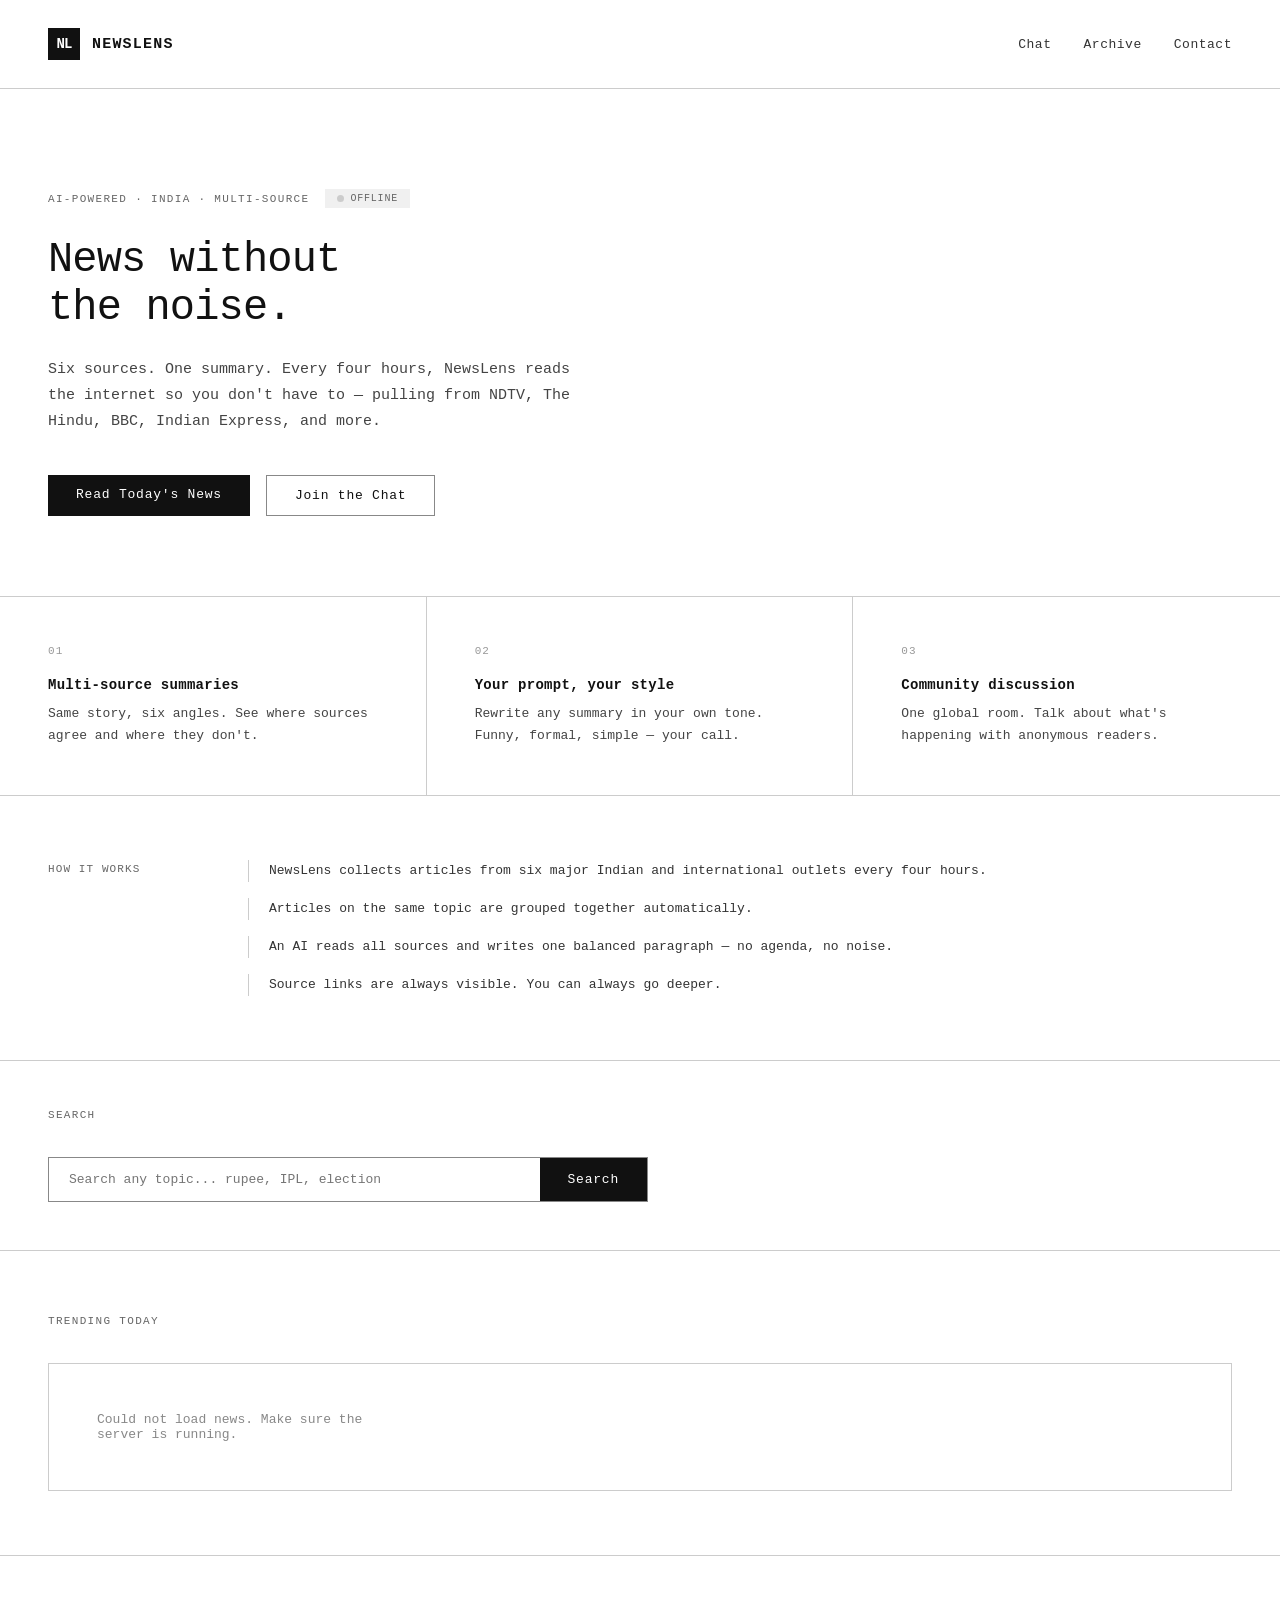
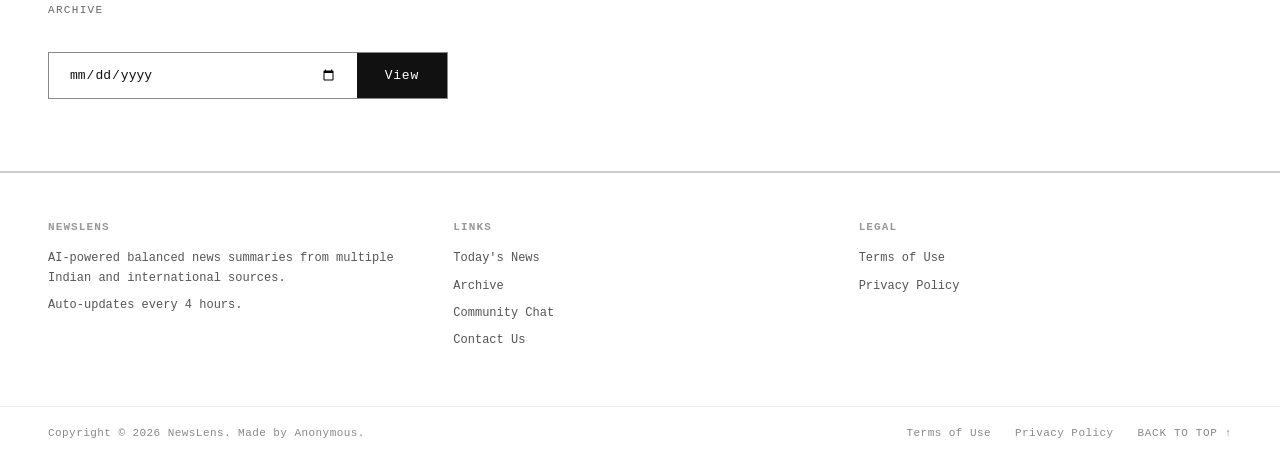
==== frontend/index.html @ 972cac2d "first commit" ====
<!DOCTYPE html>
<html lang="en">
<head>
    <meta charset="UTF-8">
    <meta name="viewport" content="width=device-width, initial-scale=1.0">
    <title>NewsLens</title>
    <style>
        * { margin: 0; padding: 0; box-sizing: border-box; }
        body { font-family: 'Courier New', monospace; background: #fff; color: #111; }
 
        #progressBar {
            position: fixed; top: 0; left: 0;
            height: 2px; background: #111; width: 0%;
            z-index: 9999; transition: width 0.1s linear;
        }
 
        .nav {
            position: sticky; top: 0;
            background: rgba(255,255,255,0.96);
            backdrop-filter: blur(8px);
            display: flex; justify-content: space-between; align-items: center;
            padding: 28px 48px;
            border-bottom: 0.5px solid #ccc;
            z-index: 100;
            transition: padding 0.3s ease;
        }
        .nav.scrolled { padding: 16px 48px; }
        .nav-logo { display: flex; align-items: center; gap: 12px; }
        .logo-mark {
            width: 32px; height: 32px; background: #111;
            display: flex; align-items: center; justify-content: center;
            font-size: 14px; color: #fff; font-weight: 700; letter-spacing: -1px;
            transition: transform 0.2s ease;
        }
        .nav-logo:hover .logo-mark { transform: rotate(6deg); }
        .nav-logo-text { font-size: 15px; letter-spacing: 0.08em; font-weight: 700; }
        .nav-links { display: flex; gap: 32px; align-items: center; }
        .nav-links a {
            font-size: 13px; color: #333; text-decoration: none; letter-spacing: 0.04em;
            position: relative;
        }
        .nav-links a::after {
            content: ''; position: absolute; bottom: -2px; left: 0;
            width: 0; height: 0.5px; background: #111; transition: width 0.2s ease;
        }
        .nav-links a:hover::after { width: 100%; }
        .nav-links a:hover { color: #111; }
 
        .hero { padding: 100px 48px 80px; max-width: 760px; }
        .hero-tag { font-size: 11px; letter-spacing: 0.12em; color: #666; text-transform: uppercase; margin-bottom: 28px; }
        .hero h1 {
            font-size: 42px; font-weight: 400; line-height: 1.15;
            letter-spacing: -0.02em; margin-bottom: 24px; color: #111;
            opacity: 0; transform: translateY(20px);
            animation: fadeUp 0.7s ease forwards 0.1s;
        }
        .hero p {
            font-size: 15px; color: #444; line-height: 1.75;
            max-width: 540px; margin-bottom: 40px;
            opacity: 0; transform: translateY(20px);
            animation: fadeUp 0.7s ease forwards 0.25s;
        }
        .hero-actions {
            display: flex; gap: 16px;
            opacity: 0; transform: translateY(20px);
            animation: fadeUp 0.7s ease forwards 0.4s;
        }
        @keyframes fadeUp { to { opacity: 1; transform: translateY(0); } }
 
        .btn-primary {
            font-family: 'Courier New', monospace; font-size: 13px; padding: 12px 28px;
            background: #111; color: #fff; border: none; cursor: pointer;
            letter-spacing: 0.06em; text-decoration: none; display: inline-block;
            transition: background 0.2s, transform 0.15s;
        }
        .btn-primary:hover { background: #333; transform: translateY(-1px); }
        .btn-primary:active { transform: translateY(0); }
        .btn-secondary {
            font-family: 'Courier New', monospace; font-size: 13px; padding: 12px 28px;
            background: transparent; color: #111; border: 0.5px solid #888; cursor: pointer;
            letter-spacing: 0.06em; text-decoration: none; display: inline-block;
            transition: border-color 0.2s, transform 0.15s;
        }
        .btn-secondary:hover { border-color: #111; transform: translateY(-1px); }
 
        .divider { width: 100%; height: 0.5px; background: #ccc; }
 
        .features { display: grid; grid-template-columns: repeat(3, 1fr); border-bottom: 0.5px solid #ccc; }
        .feature {
            padding: 48px; border-right: 0.5px solid #ccc;
            transition: background 0.2s;
            opacity: 0; transform: translateY(16px);
        }
        .feature.visible { animation: fadeUp 0.5s ease forwards; }
        .feature:nth-child(2).visible { animation-delay: 0.1s; }
        .feature:nth-child(3).visible { animation-delay: 0.2s; }
        .feature:last-child { border-right: none; }
        .feature:hover { background: #fafafa; }
        .feature-num { font-size: 11px; color: #999; letter-spacing: 0.1em; margin-bottom: 20px; }
        .feature h3 { font-size: 14px; font-weight: 700; margin-bottom: 10px; letter-spacing: 0.02em; color: #111; }
        .feature p { font-size: 13px; color: #444; line-height: 1.7; }
 
        .how { padding: 64px 48px; border-bottom: 0.5px solid #ccc; display: flex; gap: 80px; }
        .how-label { font-size: 11px; letter-spacing: 0.1em; color: #666; text-transform: uppercase; min-width: 120px; padding-top: 3px; }
        .how-list { display: flex; flex-direction: column; gap: 16px; }
        .how-item {
            font-size: 13px; color: #333; line-height: 1.7;
            border-left: 1px solid #ccc; padding-left: 20px;
            transition: border-color 0.2s, color 0.2s;
            opacity: 0; transform: translateX(-10px);
        }
        .how-item.visible { animation: fadeRight 0.5s ease forwards; }
        .how-item:nth-child(2).visible { animation-delay: 0.1s; }
        .how-item:nth-child(3).visible { animation-delay: 0.2s; }
        .how-item:nth-child(4).visible { animation-delay: 0.3s; }
        .how-item:hover { border-color: #111; color: #111; }
        @keyframes fadeRight { to { opacity: 1; transform: translateX(0); } }
 
        .search-section { padding: 48px; border-bottom: 0.5px solid #ccc; }
        .search-row {
            display: flex; gap: 0; max-width: 600px; border: 0.5px solid #888;
            transition: border-color 0.2s, box-shadow 0.2s;
        }
        .search-row:focus-within { border-color: #111; box-shadow: 3px 3px 0 #111; }
        .search-row input {
            flex: 1; padding: 14px 20px; border: none; outline: none;
            font-family: 'Courier New', monospace; font-size: 13px; color: #111; background: #fff;
        }
        .search-row button {
            padding: 14px 28px; background: #111; color: #fff; border: none; cursor: pointer;
            font-family: 'Courier New', monospace; font-size: 13px; letter-spacing: 0.06em;
            transition: background 0.2s;
        }
        .search-row button:hover { background: #333; }
 
        .section-label {
            font-size: 11px; letter-spacing: 0.12em; color: #666;
            text-transform: uppercase; margin-bottom: 36px;
            opacity: 0;
        }
        .section-label.visible { animation: fadeUp 0.4s ease forwards; }
 
        .news-section { padding: 64px 48px; border-bottom: 0.5px solid #ccc; }
        .cards-grid { display: grid; grid-template-columns: repeat(auto-fill, minmax(300px, 1fr)); gap: 0; border: 0.5px solid #ccc; }
        .card {
            padding: 32px; border-right: 0.5px solid #ccc; border-bottom: 0.5px solid #ccc;
            cursor: pointer; transition: background 0.15s, transform 0.2s, box-shadow 0.2s;
            opacity: 0; transform: translateY(12px);
        }
        .card.visible { animation: fadeUp 0.4s ease forwards; }
        .card:hover { background: #f9f9f9; transform: translateY(-2px); box-shadow: 0 4px 12px rgba(0,0,0,0.06); z-index: 1; position: relative; }
        .card h3 { font-size: 13px; font-weight: 700; margin-bottom: 12px; line-height: 1.5; color: #111; letter-spacing: 0.01em; }
        .card p { font-size: 12px; color: #444; line-height: 1.7; margin-bottom: 16px; display: -webkit-box; -webkit-line-clamp: 3; -webkit-box-orient: vertical; overflow: hidden; }
        .card-meta { display: flex; justify-content: space-between; }
        .sources-count { font-size: 11px; color: #666; letter-spacing: 0.04em; }
        .card-time { font-size: 11px; color: #888; }
 
        .archive-section { padding: 48px; border-bottom: 0.5px solid #ccc; }
        .archive-row {
            display: flex; gap: 0; max-width: 400px; border: 0.5px solid #888; margin-bottom: 24px;
            transition: border-color 0.2s, box-shadow 0.2s;
        }
        .archive-row:focus-within { border-color: #111; box-shadow: 3px 3px 0 #111; }
        .archive-row input {
            flex: 1; padding: 14px 20px; border: none; outline: none;
            font-family: 'Courier New', monospace; font-size: 13px; color: #111; background: #fff;
        }
        .archive-row button {
            padding: 14px 28px; background: #111; color: #fff; border: none; cursor: pointer;
            font-family: 'Courier New', monospace; font-size: 13px; letter-spacing: 0.06em;
            transition: background 0.2s;
        }
        .archive-row button:hover { background: #333; }
        #archiveResults .cards-grid { margin-top: 20px; }
 
        .modal-overlay {
            display: none; position: fixed; top: 0; left: 0;
            width: 100%; height: 100%; background: rgba(0,0,0,0.5);
            z-index: 1000; justify-content: center; align-items: flex-start;
            padding: 60px 20px; overflow-y: auto;
            opacity: 0; transition: opacity 0.2s;
        }
        .modal-overlay.active { display: flex; opacity: 1; }
        .modal {
            background: #fff; padding: 48px; max-width: 680px; width: 100%;
            position: relative; border: 0.5px solid #ccc;
            transform: translateY(20px); transition: transform 0.25s ease;
        }
        .modal-overlay.active .modal { transform: translateY(0); }
        .modal-close {
            position: absolute; top: 20px; right: 24px; font-size: 18px;
            cursor: pointer; color: #666; font-family: 'Courier New', monospace;
            transition: color 0.15s, transform 0.2s;
        }
        .modal-close:hover { color: #111; transform: rotate(90deg); }
        .modal h2 { font-size: 16px; font-weight: 700; margin-bottom: 20px; line-height: 1.5; padding-right: 30px; color: #111; }
        .modal .summary { font-size: 14px; line-height: 1.85; color: #333; margin-bottom: 32px; }
        .modal-label { font-size: 11px; letter-spacing: 0.1em; color: #666; text-transform: uppercase; margin-bottom: 12px; }
        .source-chips { display: flex; flex-wrap: wrap; gap: 8px; margin-bottom: 24px; }
        .source-chip {
            font-size: 11px; color: #333; border: 0.5px solid #bbb; padding: 5px 14px;
            letter-spacing: 0.04em; transition: border-color 0.15s, color 0.15s; cursor: default;
        }
        .source-chip:hover { border-color: #111; color: #111; }
        .links-list { display: flex; flex-direction: column; gap: 10px; }
        .links-list a { font-size: 13px; color: #111; text-decoration: underline; text-underline-offset: 3px; transition: opacity 0.15s; }
        .links-list a:hover { opacity: 0.6; }
 
        .custom-prompt-box { margin-bottom: 24px; border-top: 0.5px solid #eee; padding-top: 20px; }
        .prompt-toggle-btn {
            font-family: 'Courier New', monospace; font-size: 12px; letter-spacing: 0.06em;
            background: transparent; border: 0.5px solid #bbb; padding: 8px 18px;
            cursor: pointer; color: #333; transition: border-color 0.2s, color 0.2s;
        }
        .prompt-toggle-btn:hover { border-color: #111; color: #111; }
        .prompt-input-area { margin-top: 14px; display: none; }
        .prompt-input-area textarea {
            width: 100%; padding: 12px; font-family: 'Courier New', monospace;
            font-size: 12px; color: #111; border: 0.5px solid #bbb; resize: none;
            height: 70px; outline: none; transition: border-color 0.2s;
        }
        .prompt-input-area textarea:focus { border-color: #111; }
        .prompt-actions { display: flex; justify-content: space-between; align-items: center; margin-top: 8px; }
        .prompt-hint { font-size: 11px; color: #888; }
        .prompt-submit {
            font-family: 'Courier New', monospace; font-size: 12px; letter-spacing: 0.06em;
            background: #111; color: #fff; border: none; padding: 8px 18px; cursor: pointer;
            transition: background 0.2s;
        }
        .prompt-submit:hover { background: #333; }
 
        .footer {
            padding: 48px; border-top: 0.5px solid #ccc;
            display: grid; grid-template-columns: 1fr 1fr 1fr; gap: 32px;
        }
        .footer-col h4 { font-size: 11px; letter-spacing: 0.1em; text-transform: uppercase; color: #999; margin-bottom: 16px; }
        .footer-col a, .footer-col p { font-size: 12px; color: #555; text-decoration: none; display: block; margin-bottom: 8px; line-height: 1.6; transition: color 0.15s; }
        .footer-col a:hover { color: #111; }
        .footer-bottom {
            padding: 20px 48px; border-top: 0.5px solid #eee;
            display: flex; justify-content: space-between; align-items: center;
        }
        .footer-bottom p { font-size: 11px; color: #888; letter-spacing: 0.04em; }
        .footer-bottom a { font-size: 11px; color: #888; text-decoration: none; letter-spacing: 0.04em; transition: color 0.15s; }
        .footer-bottom a:hover { color: #111; }
        .back-to-top {
            font-size: 11px; color: #888; cursor: pointer; letter-spacing: 0.06em;
            text-transform: uppercase; background: none; border: none;
            font-family: 'Courier New', monospace; transition: color 0.15s, transform 0.2s;
        }
        .back-to-top:hover { color: #111; transform: translateY(-2px); }
 
        .loading { padding: 48px; font-size: 13px; color: #666; letter-spacing: 0.04em; display: flex; align-items: center; gap: 10px; }
        .loading-dots { display: flex; gap: 4px; align-items: center; }
        .loading-dots span {
            display: inline-block; width: 6px; height: 6px;
            background: #ccc; border-radius: 50%; 
            animation: dotPulse 1.2s ease-in-out infinite;
        }
        .loading-dots span:nth-child(2) { animation-delay: 0.2s; }
        .loading-dots span:nth-child(3) { animation-delay: 0.4s; }
        @keyframes dotPulse {
            0%,80%,100% { transform: scale(0.6); background: #ccc; }
            40% { transform: scale(1); background: #111; }
        }
        .no-results { padding: 48px; font-size: 13px; color: #888; }
 
        .terms-overlay {
            display: none; position: fixed; top: 0; left: 0;
            width: 100%; height: 100%; background: rgba(0,0,0,0.5);
            z-index: 2000; justify-content: center; align-items: flex-start;
            padding: 60px 20px; overflow-y: auto;
        }
        .terms-overlay.active { display: flex; }
        .terms-modal {
            background: #fff; padding: 48px; max-width: 680px; width: 100%;
            position: relative; border: 0.5px solid #ccc;
        }
        .terms-modal h2 { font-size: 16px; font-weight: 700; margin-bottom: 24px; letter-spacing: 0.04em; }
        .terms-modal h3 { font-size: 13px; font-weight: 700; margin: 20px 0 8px; letter-spacing: 0.04em; }
        .terms-modal p { font-size: 13px; color: #444; line-height: 1.75; margin-bottom: 12px; }
        .terms-close { position: absolute; top: 20px; right: 24px; font-size: 18px; cursor: pointer; color: #666; transition: color 0.15s, transform 0.2s; }
        .terms-close:hover { color: #111; transform: rotate(90deg); }
    </style>
</head>
<body>
 
<div id="progressBar"></div>
 
<nav class="nav" id="mainNav">
    <div class="nav-logo">
        <div class="logo-mark">NL</div>
        <span class="nav-logo-text">NEWSLENS</span>
    </div>
    <div class="nav-links">
        <a href="chat.html">Chat</a>
        <a href="#archive" onclick="document.getElementById('archive').scrollIntoView({behavior:'smooth'});return false;">Archive</a>
        <a href="contact.html">Contact</a>
    </div>
</nav>
 
<div class="hero">
    <div class="hero-tag" style="display:flex;align-items:center;gap:16px;opacity:0;animation:fadeUp 0.5s ease forwards;">
        <span>AI-Powered &middot; India &middot; Multi-Source</span>
        <span id="liveIndicator" style="display:flex;align-items:center;gap:6px;background:#f0f0f0;padding:4px 12px;font-size:10px;letter-spacing:0.08em;">
            <span id="liveDot" style="width:7px;height:7px;background:#ccc;border-radius:50%;display:inline-block;transition:background 0.3s;"></span>
            <span id="liveText">checking...</span>
        </span>
    </div>
    <div id="nextUpdateBar" style="font-size:11px;color:#888;margin-top:10px;letter-spacing:0.04em;display:none;">
        Next update at <strong id="nextUpdateTime"></strong>
    </div>
    <h1>News without<br>the noise.</h1>
    <p>Six sources. One summary. Every four hours, NewsLens reads the internet so you don't have to — pulling from NDTV, The Hindu, BBC, Indian Express, and more.</p>
    <div class="hero-actions">
        <a href="#news" class="btn-primary" onclick="document.getElementById('news').scrollIntoView({behavior:'smooth'});return false;">Read Today's News</a>
        <a href="chat.html" class="btn-secondary">Join the Chat</a>
    </div>
</div>
 
<div class="divider"></div>
 
<div class="features">
    <div class="feature">
        <div class="feature-num">01</div>
        <h3>Multi-source summaries</h3>
        <p>Same story, six angles. See where sources agree and where they don't.</p>
    </div>
    <div class="feature">
        <div class="feature-num">02</div>
        <h3>Your prompt, your style</h3>
        <p>Rewrite any summary in your own tone. Funny, formal, simple — your call.</p>
    </div>
    <div class="feature">
        <div class="feature-num">03</div>
        <h3>Community discussion</h3>
        <p>One global room. Talk about what's happening with anonymous readers.</p>
    </div>
</div>
 
<div class="how">
    <span class="how-label">How it works</span>
    <div class="how-list">
        <div class="how-item">NewsLens collects articles from six major Indian and international outlets every four hours.</div>
        <div class="how-item">Articles on the same topic are grouped together automatically.</div>
        <div class="how-item">An AI reads all sources and writes one balanced paragraph — no agenda, no noise.</div>
        <div class="how-item">Source links are always visible. You can always go deeper.</div>
    </div>
</div>
 
<div class="search-section">
    <div class="section-label">Search</div>
    <div class="search-row">
        <input type="text" id="searchInput" placeholder="Search any topic... rupee, IPL, election" />
        <button onclick="searchNews()">Search</button>
    </div>
</div>
 
<div class="news-section" id="news">
    <div style="display:flex;justify-content:space-between;align-items:center;margin-bottom:36px;">
        <div class="section-label" style="margin-bottom:0;" id="sectionLabel">Trending Today</div>
        <span id="lastUpdatedLabel" style="font-size:11px;color:#888;letter-spacing:0.04em;"></span>
    </div>
    <div id="cardsGrid" class="cards-grid">
        <div class="loading">Loading <div class="loading-dots"><span></span><span></span><span></span></div></div>
    </div>
</div>
 
<div class="archive-section" id="archive">
    <div class="section-label">Archive</div>
    <div class="archive-row">
        <input type="date" id="archiveDate" />
        <button onclick="loadArchive()">View</button>
    </div>
    <div id="archiveResults"></div>
</div>
 
<footer class="footer">
    <div class="footer-col">
        <h4>NewsLens</h4>
        <p>AI-powered balanced news summaries from multiple Indian and international sources.</p>
        <p>Auto-updates every 4 hours.</p>
    </div>
    <div class="footer-col">
        <h4>Links</h4>
        <a href="#news" onclick="document.getElementById('news').scrollIntoView({behavior:'smooth'});return false;">Today's News</a>
        <a href="#archive" onclick="document.getElementById('archive').scrollIntoView({behavior:'smooth'});return false;">Archive</a>
        <a href="chat.html">Community Chat</a>
        <a href="contact.html">Contact Us</a>
    </div>
    <div class="footer-col">
        <h4>Legal</h4>
        <a href="#" onclick="openTerms('terms');return false;">Terms of Use</a>
        <a href="#" onclick="openTerms('privacy');return false;">Privacy Policy</a>
    </div>
</footer>
 
<div class="footer-bottom">
    <p>Copyright &copy; 2026 NewsLens. Made by Anonymous.</p>
    <div style="display:flex;gap:24px;align-items:center;">
        <a href="#" onclick="openTerms('terms');return false;">Terms of Use</a>
        <a href="#" onclick="openTerms('privacy');return false;">Privacy Policy</a>
        <button class="back-to-top" onclick="window.scrollTo({top:0,behavior:'smooth'})">Back to Top ↑</button>
    </div>
</div>
 
<div class="modal-overlay" id="modalOverlay" onclick="closeModal(event)">
    <div class="modal" id="modal">
        <span class="modal-close" onclick="closeModalDirect()">&#x2715;</span>
        <h2 id="modalTopic"></h2>
        <div class="summary" id="modalSummary"></div>
        <div class="custom-prompt-box" id="customPromptBox">
            <button class="prompt-toggle-btn" onclick="togglePromptInput()">Set Your Prompt</button>
            <div class="prompt-input-area" id="promptInputArea">
                <textarea id="customPromptText" maxlength="200" placeholder="e.g. explain like a cricket commentator, summarize like a whatsapp forward..."></textarea>
                <div class="prompt-actions">
                    <span class="prompt-hint">1 free use &middot; resets after</span>
                    <button class="prompt-submit" onclick="applyCustomPrompt()">Apply</button>
                </div>
            </div>
        </div>
        <div class="modal-label">Sources Used</div>
        <div class="source-chips" id="modalSources"></div>
        <div class="modal-label">Original Articles</div>
        <div class="links-list" id="modalLinks"></div>
    </div>
</div>
 
<div class="terms-overlay" id="termsOverlay" onclick="closeTerms(event)">
    <div class="terms-modal" id="termsModal">
        <span class="terms-close" onclick="closeTermsDirect()">&#x2715;</span>
        <h2 id="termsTitle"></h2>
        <div id="termsContent"></div>
    </div>
</div>
 
<script>
    const API = 'http://localhost:5000';
 
    window.addEventListener('scroll', () => {
        const scrollTop = window.scrollY;
        const docHeight = document.body.scrollHeight - window.innerHeight;
        document.getElementById('progressBar').style.width = (scrollTop / docHeight * 100) + '%';
        const nav = document.getElementById('mainNav');
        scrollTop > 50 ? nav.classList.add('scrolled') : nav.classList.remove('scrolled');
    });
 
    const observer = new IntersectionObserver((entries) => {
        entries.forEach(entry => {
            if (entry.isIntersecting) {
                setTimeout(() => entry.target.classList.add('visible'), parseInt(entry.target.dataset.delay) || 0);
                observer.unobserve(entry.target);
            }
        });
    }, { threshold: 0.15 });
 
    document.querySelectorAll('.feature, .how-item, .section-label').forEach((el, i) => {
        el.dataset.delay = i * 80;
        observer.observe(el);
    });
 
    function animateCards(targetId) {
        document.querySelectorAll(`#${targetId} .card`).forEach((card, i) => {
            setTimeout(() => card.classList.add('visible'), i * 60);
        });
    }
 
    const TERMS_CONTENT = {
        terms: {
            title: 'Terms of Use',
            body: `<h3>1. What NewsLens is</h3><p>NewsLens is an AI-powered news aggregator. We collect publicly available news from multiple sources and generate summarized versions using a local AI model. We are not a news publisher.</p><h3>2. Content accuracy</h3><p>Summaries are generated automatically and may contain errors. Always refer to original source links for full reporting.</p><h3>3. Community chat</h3><p>The chat is open and anonymous. You are responsible for what you post. Do not share personal information, hateful content, or misinformation.</p><h3>4. Custom prompts</h3><p>One free use is provided. Misuse to generate harmful content is not permitted.</p><h3>5. No warranties</h3><p>NewsLens is provided as-is with no guarantees about uptime or accuracy.</p>`
        },
        privacy: {
            title: 'Privacy Policy',
            body: `<h3>1. What we collect</h3><p>We do not collect personal information. The chat is fully anonymous.</p><h3>2. IP addresses</h3><p>Your IP is used temporarily for rate limiting chat only. Not stored permanently.</p><h3>3. Local storage</h3><p>Used only to remember if you've used your free custom prompt.</p><h3>4. Third party sources</h3><p>We fetch articles via public RSS feeds and always link back to originals.</p><h3>5. No tracking</h3><p>No analytics, cookies, or tracking tools of any kind.</p>`
        }
    };
 
    function openTerms(type) {
        document.getElementById('termsTitle').textContent = TERMS_CONTENT[type].title;
        document.getElementById('termsContent').innerHTML = TERMS_CONTENT[type].body;
        document.getElementById('termsOverlay').classList.add('active');
    }
    function closeTerms(e) { if (e.target === document.getElementById('termsOverlay')) closeTermsDirect(); }
    function closeTermsDirect() { document.getElementById('termsOverlay').classList.remove('active'); }
 
    async function loadTrending() {
        try {
            const res = await fetch(`${API}/api/trending`);
            const data = await res.json();
            renderCards(data, 'cardsGrid');
            if (data.length > 0) {
                const latest = new Date(data[0].created_at);
                document.getElementById('lastUpdatedLabel').textContent = 'Last updated ' + latest.toLocaleTimeString('en-IN', {hour:'2-digit', minute:'2-digit'});
            }
            setTimeout(() => animateCards('cardsGrid'), 100);
        } catch(e) {
            document.getElementById('cardsGrid').innerHTML = '<div class="no-results">Could not load news. Make sure the server is running.</div>';
        }
    }
 
    async function searchNews() {
        const query = document.getElementById('searchInput').value.trim();
        if (!query) { loadTrending(); return; }
        document.getElementById('sectionLabel').textContent = `Results for "${query}"`;
        document.getElementById('cardsGrid').innerHTML = '<div class="loading">Searching <div class="loading-dots"><span></span><span></span><span></span></div></div>';
        const res = await fetch(`${API}/api/search?q=${encodeURIComponent(query)}`);
        const data = await res.json();
        if (data.length === 0) {
            document.getElementById('cardsGrid').innerHTML = '<div class="no-results">No results found.</div>';
        } else {
            renderCards(data, 'cardsGrid');
            setTimeout(() => animateCards('cardsGrid'), 100);
        }
    }
 
    async function loadArchive() {
        const date = document.getElementById('archiveDate').value;
        if (!date) return;
        document.getElementById('archiveResults').innerHTML = '<div class="loading">Loading <div class="loading-dots"><span></span><span></span><span></span></div></div>';
        const res = await fetch(`${API}/api/archive?date=${date}`);
        const data = await res.json();
        if (data.length === 0) {
            document.getElementById('archiveResults').innerHTML = '<div class="no-results">No summaries found for that date.</div>';
        } else {
            document.getElementById('archiveResults').innerHTML = '<div id="archiveGrid" class="cards-grid"></div>';
            renderCards(data, 'archiveGrid');
            setTimeout(() => animateCards('archiveGrid'), 100);
        }
    }
 
    function renderCards(data, targetId) {
        if (data.length === 0) {
            document.getElementById(targetId).innerHTML = '<div class="no-results">No news available.</div>';
            return;
        }
        document.getElementById(targetId).innerHTML = data.map(item => `
            <div class="card" onclick="openModal(${item.id})">
                <h3>${item.topic}</h3>
                <p>${item.summary}</p>
                <div class="card-meta">
                    <span class="sources-count">${item.sources.length} source${item.sources.length > 1 ? 's' : ''}</span>
                    <span class="card-time">${new Date(item.created_at).toLocaleTimeString('en-IN', {hour:'2-digit', minute:'2-digit'})}</span>
                </div>
            </div>
        `).join('');
    }
 
    async function openModal(id) {
        const overlay = document.getElementById('modalOverlay');
        const res = await fetch(`${API}/api/summary/${id}`);
        const item = await res.json();
        document.getElementById('modal').dataset.summaryId = id;
        document.getElementById('modalTopic').textContent = item.topic;
        document.getElementById('modalSummary').textContent = item.summary;
        document.getElementById('modalSources').innerHTML = item.sources.map(s => `<span class="source-chip">${s}</span>`).join('');
        document.getElementById('modalLinks').innerHTML = item.links.map((l, i) => `<a href="${l}" target="_blank">Article ${i + 1} — ${item.sources[i] || 'Source'}</a>`).join('');
        overlay.style.display = 'flex';
        requestAnimationFrame(() => overlay.classList.add('active'));
    }
 
    function closeModal(e) { if (e.target === document.getElementById('modalOverlay')) closeModalDirect(); }
    function closeModalDirect() {
        const overlay = document.getElementById('modalOverlay');
        overlay.classList.remove('active');
        setTimeout(() => overlay.style.display = 'none', 200);
    }
 
    function togglePromptInput() {
        const area = document.getElementById('promptInputArea');
        area.style.display = area.style.display === 'none' || area.style.display === '' ? 'block' : 'none';
    }
 
    async function applyCustomPrompt() {
        const used = localStorage.getItem('customPromptUsed');
        if (used) { alert('Free usage done. Payment coming soon to unlock more.'); return; }
        const instruction = document.getElementById('customPromptText').value.trim();
        if (!instruction) { alert('Write something first'); return; }
        const summaryId = document.getElementById('modal').dataset.summaryId;
        if (!summaryId) return;
        document.getElementById('modalSummary').innerHTML = 'Generating <span style="display:inline-flex;gap:4px;margin-left:4px;vertical-align:middle;"><span style="width:5px;height:5px;background:#ccc;border-radius:50%;display:inline-block;animation:dotPulse 1.2s infinite;"></span><span style="width:5px;height:5px;background:#ccc;border-radius:50%;display:inline-block;animation:dotPulse 1.2s infinite 0.2s;"></span><span style="width:5px;height:5px;background:#ccc;border-radius:50%;display:inline-block;animation:dotPulse 1.2s infinite 0.4s;"></span></span>';
        const res = await fetch(`${API}/api/summarize/custom`, {
            method: 'POST',
            headers: { 'Content-Type': 'application/json' },
            body: JSON.stringify({ summary_id: parseInt(summaryId), instruction })
        });
        const data = await res.json();
        document.getElementById('modalSummary').textContent = data.summary;
        localStorage.setItem('customPromptUsed', 'true');
        document.getElementById('promptInputArea').style.display = 'none';
    }
 
    document.getElementById('searchInput').addEventListener('keypress', e => { if (e.key === 'Enter') searchNews(); });
 
    async function checkStatus() {
        try {
            const res = await fetch(`${API}/api/status`);
            const data = await res.json();
            const dot = document.getElementById('liveDot');
            const text = document.getElementById('liveText');
            const bar = document.getElementById('nextUpdateBar');
            const nextTime = document.getElementById('nextUpdateTime');
            dot.style.background = '#111';
            dot.style.boxShadow = '0 0 0 2px rgba(0,0,0,0.15)';
            text.textContent = 'LIVE';
            if (data.next_update) { bar.style.display = 'block'; nextTime.textContent = data.next_update; }
        } catch(e) { document.getElementById('liveText').textContent = 'offline'; }
    }
 
    checkStatus();
    loadTrending();
</script>
</body>
</html>
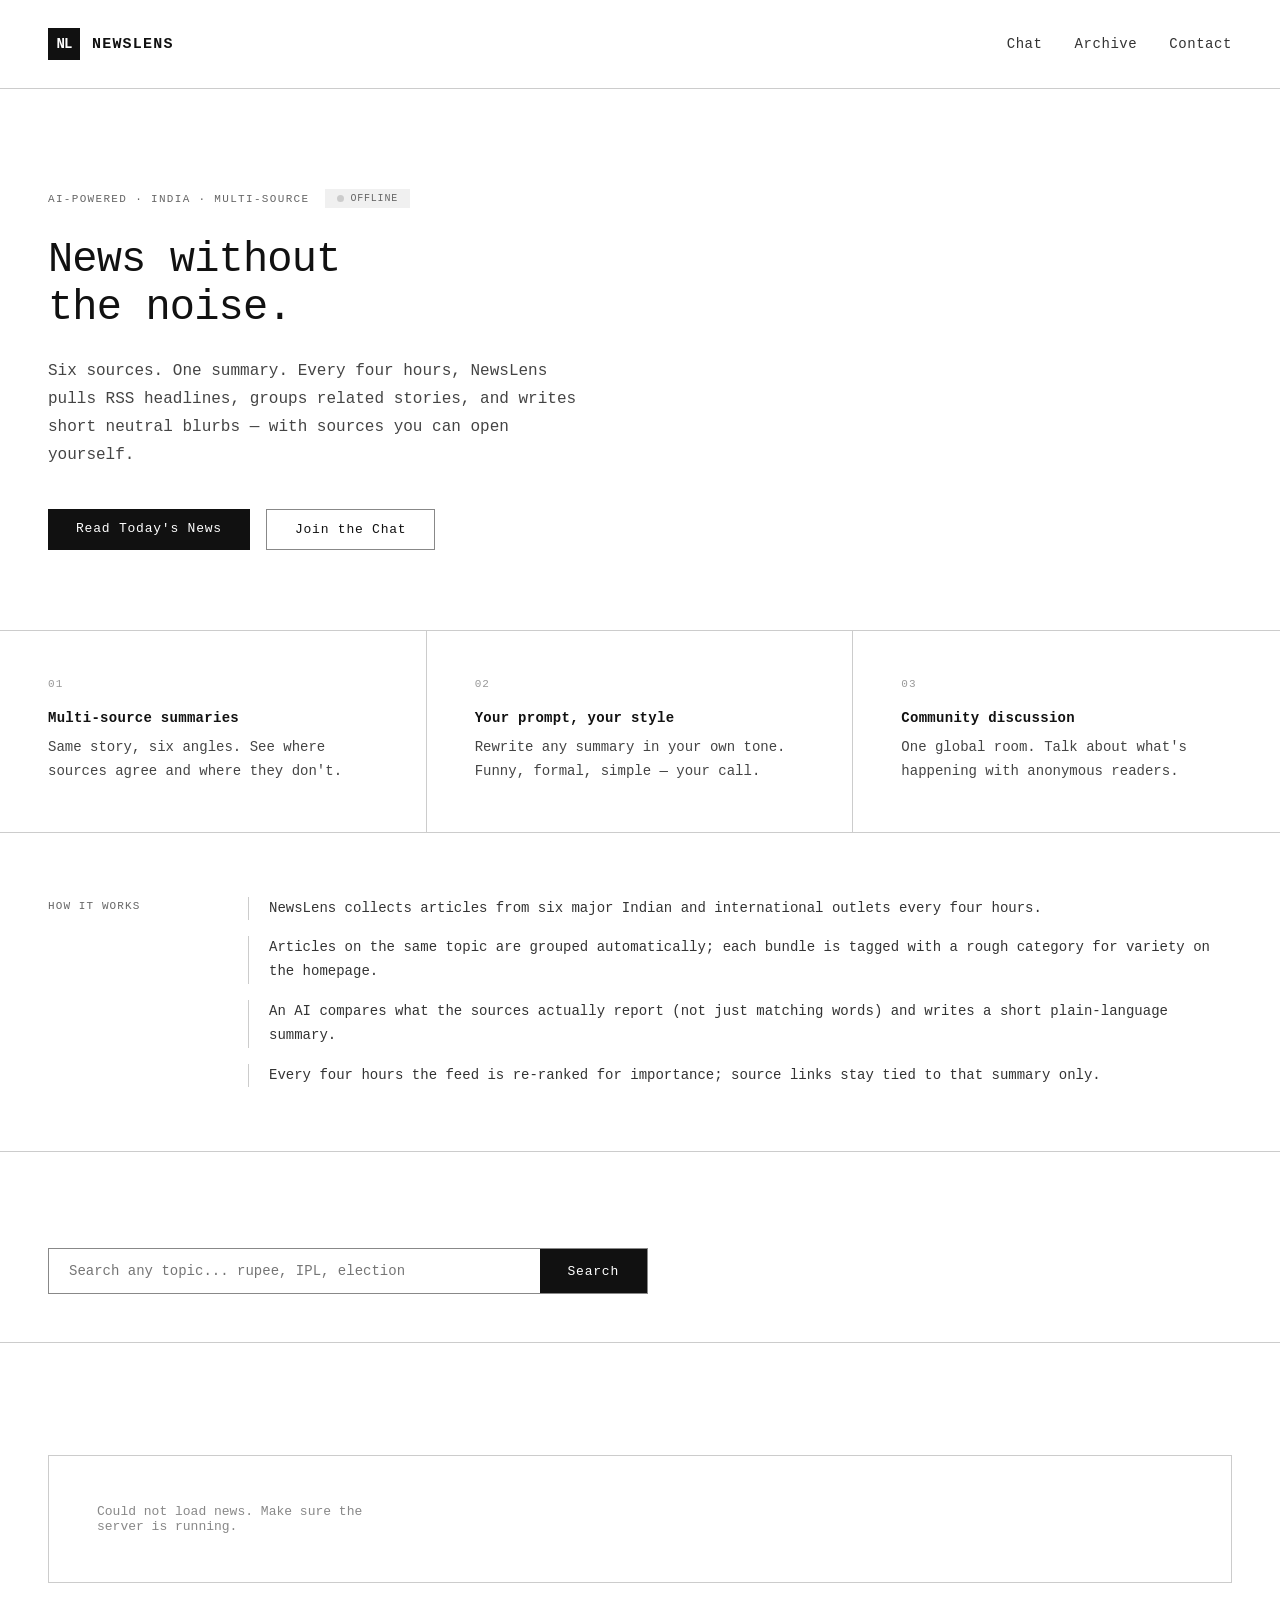
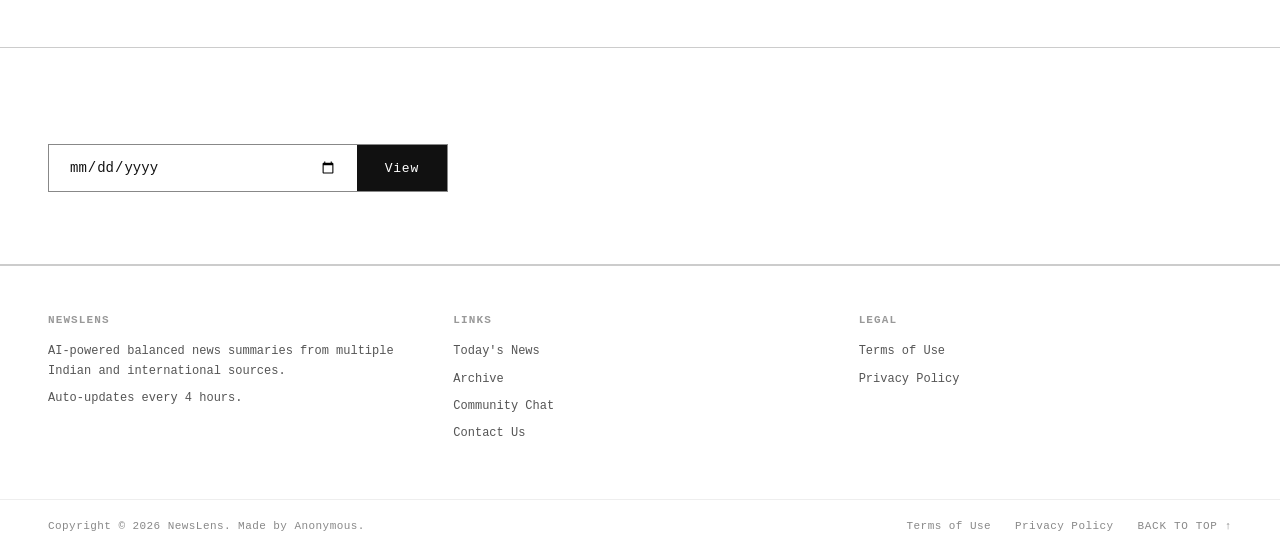
==== commit cb81bdfe: "Pipeline, admin UI, robust text coercion for LLM/RSS outputs Made-with: Cursor" ====
--- a/frontend/index.html
+++ b/frontend/index.html
@@ -6,7 +6,7 @@
     <title>NewsLens</title>
     <style>
         * { margin: 0; padding: 0; box-sizing: border-box; }
-        body { font-family: 'Courier New', monospace; background: #fff; color: #111; }
+        body { font-family: 'Courier New', monospace; background: #fff; color: #111; font-size: 15px; }
  
         #progressBar {
             position: fixed; top: 0; left: 0;
@@ -36,8 +36,43 @@
         .nav-logo-text { font-size: 15px; letter-spacing: 0.08em; font-weight: 700; }
         .nav-links { display: flex; gap: 32px; align-items: center; }
         .nav-links a {
-            font-size: 13px; color: #333; text-decoration: none; letter-spacing: 0.04em;
+            font-size: 14px; color: #333; text-decoration: none; letter-spacing: 0.04em;
             position: relative;
+        }
+        .ticker {
+            position: sticky;
+            top: 74px;
+            z-index: 99;
+            background: #b00020;
+            color: #fff;
+            border-bottom: 0.5px solid rgba(0,0,0,0.15);
+            overflow: hidden;
+        }
+        .ticker-inner {
+            display: flex;
+            align-items: center;
+            gap: 14px;
+            padding: 10px 48px;
+            white-space: nowrap;
+        }
+        .ticker-label {
+            font-size: 11px;
+            letter-spacing: 0.12em;
+            text-transform: uppercase;
+            opacity: 0.9;
+            flex-shrink: 0;
+        }
+        .ticker-track { overflow: hidden; flex: 1; }
+        .ticker-run {
+            display: inline-block;
+            padding-left: 100%;
+            animation: tickerMove 70s linear infinite;
+            font-size: 13px;
+            letter-spacing: 0.02em;
+        }
+        @keyframes tickerMove {
+            0% { transform: translateX(0); }
+            100% { transform: translateX(-100%); }
         }
         .nav-links a::after {
             content: ''; position: absolute; bottom: -2px; left: 0;
@@ -55,7 +90,7 @@
             animation: fadeUp 0.7s ease forwards 0.1s;
         }
         .hero p {
-            font-size: 15px; color: #444; line-height: 1.75;
+            font-size: 16px; color: #444; line-height: 1.75;
             max-width: 540px; margin-bottom: 40px;
             opacity: 0; transform: translateY(20px);
             animation: fadeUp 0.7s ease forwards 0.25s;
@@ -98,13 +133,13 @@
         .feature:hover { background: #fafafa; }
         .feature-num { font-size: 11px; color: #999; letter-spacing: 0.1em; margin-bottom: 20px; }
         .feature h3 { font-size: 14px; font-weight: 700; margin-bottom: 10px; letter-spacing: 0.02em; color: #111; }
-        .feature p { font-size: 13px; color: #444; line-height: 1.7; }
+        .feature p { font-size: 14px; color: #444; line-height: 1.7; }
  
         .how { padding: 64px 48px; border-bottom: 0.5px solid #ccc; display: flex; gap: 80px; }
         .how-label { font-size: 11px; letter-spacing: 0.1em; color: #666; text-transform: uppercase; min-width: 120px; padding-top: 3px; }
         .how-list { display: flex; flex-direction: column; gap: 16px; }
         .how-item {
-            font-size: 13px; color: #333; line-height: 1.7;
+            font-size: 14px; color: #333; line-height: 1.7;
             border-left: 1px solid #ccc; padding-left: 20px;
             transition: border-color 0.2s, color 0.2s;
             opacity: 0; transform: translateX(-10px);
@@ -124,7 +159,7 @@
         .search-row:focus-within { border-color: #111; box-shadow: 3px 3px 0 #111; }
         .search-row input {
             flex: 1; padding: 14px 20px; border: none; outline: none;
-            font-family: 'Courier New', monospace; font-size: 13px; color: #111; background: #fff;
+            font-family: 'Courier New', monospace; font-size: 14px; color: #111; background: #fff;
         }
         .search-row button {
             padding: 14px 28px; background: #111; color: #fff; border: none; cursor: pointer;
@@ -150,7 +185,7 @@
         .card.visible { animation: fadeUp 0.4s ease forwards; }
         .card:hover { background: #f9f9f9; transform: translateY(-2px); box-shadow: 0 4px 12px rgba(0,0,0,0.06); z-index: 1; position: relative; }
         .card h3 { font-size: 13px; font-weight: 700; margin-bottom: 12px; line-height: 1.5; color: #111; letter-spacing: 0.01em; }
-        .card p { font-size: 12px; color: #444; line-height: 1.7; margin-bottom: 16px; display: -webkit-box; -webkit-line-clamp: 3; -webkit-box-orient: vertical; overflow: hidden; }
+        .card p { font-size: 13px; color: #444; line-height: 1.75; margin-bottom: 16px; display: -webkit-box; -webkit-line-clamp: 3; line-clamp: 3; -webkit-box-orient: vertical; overflow: hidden; }
         .card-meta { display: flex; justify-content: space-between; }
         .sources-count { font-size: 11px; color: #666; letter-spacing: 0.04em; }
         .card-time { font-size: 11px; color: #888; }
@@ -163,7 +198,7 @@
         .archive-row:focus-within { border-color: #111; box-shadow: 3px 3px 0 #111; }
         .archive-row input {
             flex: 1; padding: 14px 20px; border: none; outline: none;
-            font-family: 'Courier New', monospace; font-size: 13px; color: #111; background: #fff;
+            font-family: 'Courier New', monospace; font-size: 14px; color: #111; background: #fff;
         }
         .archive-row button {
             padding: 14px 28px; background: #111; color: #fff; border: none; cursor: pointer;
@@ -194,7 +229,7 @@
         }
         .modal-close:hover { color: #111; transform: rotate(90deg); }
         .modal h2 { font-size: 16px; font-weight: 700; margin-bottom: 20px; line-height: 1.5; padding-right: 30px; color: #111; }
-        .modal .summary { font-size: 14px; line-height: 1.85; color: #333; margin-bottom: 32px; }
+        .modal .summary { font-size: 15px; line-height: 1.9; color: #333; margin-bottom: 32px; }
         .modal-label { font-size: 11px; letter-spacing: 0.1em; color: #666; text-transform: uppercase; margin-bottom: 12px; }
         .source-chips { display: flex; flex-wrap: wrap; gap: 8px; margin-bottom: 24px; }
         .source-chip {
@@ -203,7 +238,7 @@
         }
         .source-chip:hover { border-color: #111; color: #111; }
         .links-list { display: flex; flex-direction: column; gap: 10px; }
-        .links-list a { font-size: 13px; color: #111; text-decoration: underline; text-underline-offset: 3px; transition: opacity 0.15s; }
+        .links-list a { font-size: 14px; color: #111; text-decoration: underline; text-underline-offset: 3px; transition: opacity 0.15s; }
         .links-list a:hover { opacity: 0.6; }
  
         .custom-prompt-box { margin-bottom: 24px; border-top: 0.5px solid #eee; padding-top: 20px; }
@@ -298,6 +333,15 @@
         <a href="contact.html">Contact</a>
     </div>
 </nav>
+
+<div class="ticker" id="ticker" style="display:none;">
+    <div class="ticker-inner">
+        <span class="ticker-label">Latest</span>
+        <div class="ticker-track">
+            <div class="ticker-run" id="tickerRun">Loading…</div>
+        </div>
+    </div>
+</div>
  
 <div class="hero">
     <div class="hero-tag" style="display:flex;align-items:center;gap:16px;opacity:0;animation:fadeUp 0.5s ease forwards;">
@@ -311,7 +355,7 @@
         Next update at <strong id="nextUpdateTime"></strong>
     </div>
     <h1>News without<br>the noise.</h1>
-    <p>Six sources. One summary. Every four hours, NewsLens reads the internet so you don't have to — pulling from NDTV, The Hindu, BBC, Indian Express, and more.</p>
+    <p>Six sources. One summary. Every four hours, NewsLens pulls RSS headlines, groups related stories, and writes short neutral blurbs — with sources you can open yourself.</p>
     <div class="hero-actions">
         <a href="#news" class="btn-primary" onclick="document.getElementById('news').scrollIntoView({behavior:'smooth'});return false;">Read Today's News</a>
         <a href="chat.html" class="btn-secondary">Join the Chat</a>
@@ -342,9 +386,9 @@
     <span class="how-label">How it works</span>
     <div class="how-list">
         <div class="how-item">NewsLens collects articles from six major Indian and international outlets every four hours.</div>
-        <div class="how-item">Articles on the same topic are grouped together automatically.</div>
-        <div class="how-item">An AI reads all sources and writes one balanced paragraph — no agenda, no noise.</div>
-        <div class="how-item">Source links are always visible. You can always go deeper.</div>
+        <div class="how-item">Articles on the same topic are grouped automatically; each bundle is tagged with a rough category for variety on the homepage.</div>
+        <div class="how-item">An AI compares what the sources actually report (not just matching words) and writes a short plain-language summary.</div>
+        <div class="how-item">Every four hours the feed is re-ranked for importance; source links stay tied to that summary only.</div>
     </div>
 </div>
  
@@ -435,7 +479,7 @@
 </div>
  
 <script>
-    const API = 'http://localhost:5000';
+    const API = localStorage.getItem('API_BASE') || '';
  
     window.addEventListener('scroll', () => {
         const scrollTop = window.scrollY;
@@ -468,11 +512,11 @@
     const TERMS_CONTENT = {
         terms: {
             title: 'Terms of Use',
-            body: `<h3>1. What NewsLens is</h3><p>NewsLens is an AI-powered news aggregator. We collect publicly available news from multiple sources and generate summarized versions using a local AI model. We are not a news publisher.</p><h3>2. Content accuracy</h3><p>Summaries are generated automatically and may contain errors. Always refer to original source links for full reporting.</p><h3>3. Community chat</h3><p>The chat is open and anonymous. You are responsible for what you post. Do not share personal information, hateful content, or misinformation.</p><h3>4. Custom prompts</h3><p>One free use is provided. Misuse to generate harmful content is not permitted.</p><h3>5. No warranties</h3><p>NewsLens is provided as-is with no guarantees about uptime or accuracy.</p>`
+            body: `<p><em>Last updated: April 2026</em></p><h3>1. Agreement</h3><p>By using NewsLens (the site, APIs, chat, and related pages), you agree to these Terms. If you do not agree, do not use the service.</p><h3>2. What NewsLens is</h3><p>NewsLens aggregates publicly available headlines and descriptions from third-party RSS feeds, groups related items, and uses an external AI provider to generate short summaries and rankings. We are not a news organisation, editor, or broadcaster. Headlines and summaries are automated and informational only.</p><h3>3. Accuracy and reliance</h3><p>Summaries may be incomplete, outdated, or wrong. Stories are ranked automatically and can miss context. Always read the original articles via the provided links before forming conclusions or taking action.</p><h3>4. Third-party content</h3><p>All article text, trademarks, and opinions belong to their respective publishers. Links are provided for reference; we do not control third-party sites or their terms.</p><h3>5. Community chat</h3><p>Chat messages are largely anonymous. You are solely responsible for what you post. No harassment, illegal content, spam, personal data of others, or attempts to compromise the service. We may delete messages or restrict access without notice.</p><h3>6. Custom prompts</h3><p>Regenerated summaries use AI under your short instruction, subject to daily limits. You must not use this to produce unlawful, abusive, or misleading content. We may refuse or throttle usage.</p><h3>7. Admin tools</h3><p>Server operators may use password-protected admin features (export, purge, manual pipeline runs). Those actions affect stored data on that deployment only.</p><h3>8. Acceptable use</h3><p>Do not scrape or overload the service, probe for vulnerabilities, or use NewsLens in violation of applicable law.</p><h3>9. Disclaimer of warranties</h3><p>The service is provided “as is” without warranties of any kind, including merchantability, fitness for a purpose, or non-infringement.</p><h3>10. Limitation of liability</h3><p>To the fullest extent permitted by law, NewsLens and its operators are not liable for indirect, incidental, or consequential damages, or for losses arising from reliance on summaries or third-party content.</p><h3>11. Changes</h3><p>We may update these Terms by posting a revised version on the site. Continued use after changes means you accept the update.</p><h3>12. Contact</h3><p>For questions, use the Contact page linked in the site footer.</p>`
         },
         privacy: {
             title: 'Privacy Policy',
-            body: `<h3>1. What we collect</h3><p>We do not collect personal information. The chat is fully anonymous.</p><h3>2. IP addresses</h3><p>Your IP is used temporarily for rate limiting chat only. Not stored permanently.</p><h3>3. Local storage</h3><p>Used only to remember if you've used your free custom prompt.</p><h3>4. Third party sources</h3><p>We fetch articles via public RSS feeds and always link back to originals.</p><h3>5. No tracking</h3><p>No analytics, cookies, or tracking tools of any kind.</p>`
+            body: `<p><em>Last updated: April 2026</em></p><h3>1. Overview</h3><p>This policy describes how NewsLens handles information in connection with the public site, APIs, chat, optional admin sign-in, and AI-powered summarisation.</p><h3>2. What we process</h3><p><strong>RSS and summaries:</strong> We fetch publicly available feed entries and store derived summaries, source lists, and URLs needed to show the product.</p><p><strong>Chat:</strong> Messages you send are stored so the shared chat works. They are not tied to a named account.</p><p><strong>Custom prompt feature:</strong> We store a daily usage flag per approximate client identifier so the free limit can be enforced.</p><p><strong>Optional admin session:</strong> If enabled, a signed session cookie may be set after you enter a server secret so admin pages can call protected APIs. It is not used for normal reading.</p><p><strong>Browser storage:</strong> The frontend may store an optional API base URL in <code>localStorage</code> for development; we do not require accounts.</p><h3>3. AI providers</h3><p>Summaries, rankings, and optional custom rewrites are generated using third-party AI APIs (e.g. Groq). Prompts include article text or existing summaries from our database. Do not paste sensitive personal data into the chat or custom prompt fields.</p><h3>4. Logs and security</h3><p>Server operators may keep standard technical logs (e.g. IP, timestamps, errors) for security and debugging. Retention depends on hosting configuration.</p><h3>5. Cookies and similar technologies</h3><p>We do not use advertising or analytics cookies on the public reader experience. A session cookie may be used only for admin login where configured.</p><h3>6. Retention and deletion</h3><p>Operators can purge stored articles, summaries, and chat via admin tools. There is no guarantee of indefinite retention.</p><h3>7. Children</h3><p>NewsLens is not directed at children under 13, and we do not knowingly collect personal information from them.</p><h3>8. International users</h3><p>Data may be processed wherever the server and AI providers are located. By using the service you understand your information may cross borders.</p><h3>9. Your choices</h3><p>Avoid submitting personal data in chat or prompts. You can clear <code>localStorage</code> in your browser. Admin users can log out to clear the session cookie.</p><h3>10. Changes</h3><p>We may update this policy from time to time. The “Last updated” date will change when we do.</p><h3>11. Contact</h3><p>Questions about privacy can be sent via the Contact page.</p>`
         }
     };
  
@@ -494,14 +538,36 @@
                 document.getElementById('lastUpdatedLabel').textContent = 'Last updated ' + latest.toLocaleTimeString('en-IN', {hour:'2-digit', minute:'2-digit'});
             }
             setTimeout(() => animateCards('cardsGrid'), 100);
+            // Keep ticker in sync with newest summaries
+            loadTicker();
         } catch(e) {
             document.getElementById('cardsGrid').innerHTML = '<div class="no-results">Could not load news. Make sure the server is running.</div>';
         }
     }
+
+    async function loadTicker() {
+        try {
+            const res = await fetch(`${API}/api/titles`);
+            const data = await res.json();
+            if (!data || !data.length) return;
+            const titles = data.map(x => (x.headline || x.topic)).filter(Boolean).slice(0, 10);
+            if (!titles.length) return;
+            const run = document.getElementById('tickerRun');
+            const text = titles.join('  •  ');
+            run.textContent = `${text}  •  ${text}`;
+            document.getElementById('ticker').style.display = 'block';
+        } catch (e) {
+            // silent
+        }
+    }
  
     async function searchNews() {
         const query = document.getElementById('searchInput').value.trim();
-        if (!query) { loadTrending(); return; }
+        if (!query) {
+            document.getElementById('sectionLabel').textContent = 'Trending Today';
+            loadTrending();
+            return;
+        }
         document.getElementById('sectionLabel').textContent = `Results for "${query}"`;
         document.getElementById('cardsGrid').innerHTML = '<div class="loading">Searching <div class="loading-dots"><span></span><span></span><span></span></div></div>';
         const res = await fetch(`${API}/api/search?q=${encodeURIComponent(query)}`);
@@ -530,20 +596,43 @@
     }
  
     function renderCards(data, targetId) {
-        if (data.length === 0) {
-            document.getElementById(targetId).innerHTML = '<div class="no-results">No news available.</div>';
+        const target = document.getElementById(targetId);
+        if (!data || data.length === 0) {
+            target.innerHTML = '<div class="no-results">No news available.</div>';
             return;
         }
-        document.getElementById(targetId).innerHTML = data.map(item => `
-            <div class="card" onclick="openModal(${item.id})">
-                <h3>${item.topic}</h3>
-                <p>${item.summary}</p>
-                <div class="card-meta">
-                    <span class="sources-count">${item.sources.length} source${item.sources.length > 1 ? 's' : ''}</span>
-                    <span class="card-time">${new Date(item.created_at).toLocaleTimeString('en-IN', {hour:'2-digit', minute:'2-digit'})}</span>
-                </div>
-            </div>
-        `).join('');
+        target.innerHTML = '';
+        data.forEach(item => {
+            const card = document.createElement('div');
+            card.className = 'card';
+            card.onclick = () => openModal(item.id);
+
+            const h3 = document.createElement('h3');
+            h3.textContent = item.headline || item.topic || '';
+
+            const p = document.createElement('p');
+            p.textContent = item.summary || '';
+
+            const meta = document.createElement('div');
+            meta.className = 'card-meta';
+
+            const sourcesCount = document.createElement('span');
+            sourcesCount.className = 'sources-count';
+            const sc = (item.sources || []).length;
+            sourcesCount.textContent = `${sc} source${sc === 1 ? '' : 's'}`;
+
+            const time = document.createElement('span');
+            time.className = 'card-time';
+            time.textContent = new Date(item.created_at).toLocaleTimeString('en-IN', {hour:'2-digit', minute:'2-digit'});
+
+            meta.appendChild(sourcesCount);
+            meta.appendChild(time);
+
+            card.appendChild(h3);
+            card.appendChild(p);
+            card.appendChild(meta);
+            target.appendChild(card);
+        });
     }
  
     async function openModal(id) {
@@ -551,10 +640,36 @@
         const res = await fetch(`${API}/api/summary/${id}`);
         const item = await res.json();
         document.getElementById('modal').dataset.summaryId = id;
-        document.getElementById('modalTopic').textContent = item.topic;
+        document.getElementById('modalTopic').textContent = item.headline || item.topic;
         document.getElementById('modalSummary').textContent = item.summary;
-        document.getElementById('modalSources').innerHTML = item.sources.map(s => `<span class="source-chip">${s}</span>`).join('');
-        document.getElementById('modalLinks').innerHTML = item.links.map((l, i) => `<a href="${l}" target="_blank">Article ${i + 1} — ${item.sources[i] || 'Source'}</a>`).join('');
+
+        const sourcesEl = document.getElementById('modalSources');
+        sourcesEl.innerHTML = '';
+        (item.sources || []).forEach(s => {
+            const chip = document.createElement('span');
+            chip.className = 'source-chip';
+            chip.textContent = s;
+            sourcesEl.appendChild(chip);
+        });
+
+        const linksEl = document.getElementById('modalLinks');
+        linksEl.innerHTML = '';
+        (item.links || []).forEach((entry, i) => {
+            const url = typeof entry === 'string' ? entry : (entry && entry.link);
+            if (!url) return;
+            const a = document.createElement('a');
+            a.href = url;
+            a.target = '_blank';
+            a.rel = 'noopener noreferrer';
+            let src = 'Source';
+            if (entry && typeof entry === 'object' && entry.source) {
+                src = entry.source;
+            } else if (item.sources && item.sources[i]) {
+                src = item.sources[i];
+            }
+            a.textContent = `Article ${i + 1} — ${src}`;
+            linksEl.appendChild(a);
+        });
         overlay.style.display = 'flex';
         requestAnimationFrame(() => overlay.classList.add('active'));
     }
@@ -608,7 +723,13 @@
     }
  
     checkStatus();
+    loadTicker();
     loadTrending();
+    // Refresh headline tape and trending cards periodically
+    setInterval(loadTicker, 5 * 60 * 1000);
+    setInterval(loadTrending, 5 * 60 * 1000);
+    // Keep “next update” in sync with fixed 4-hour slots (server clock)
+    setInterval(checkStatus, 60 * 1000);
 </script>
 </body>
 </html>
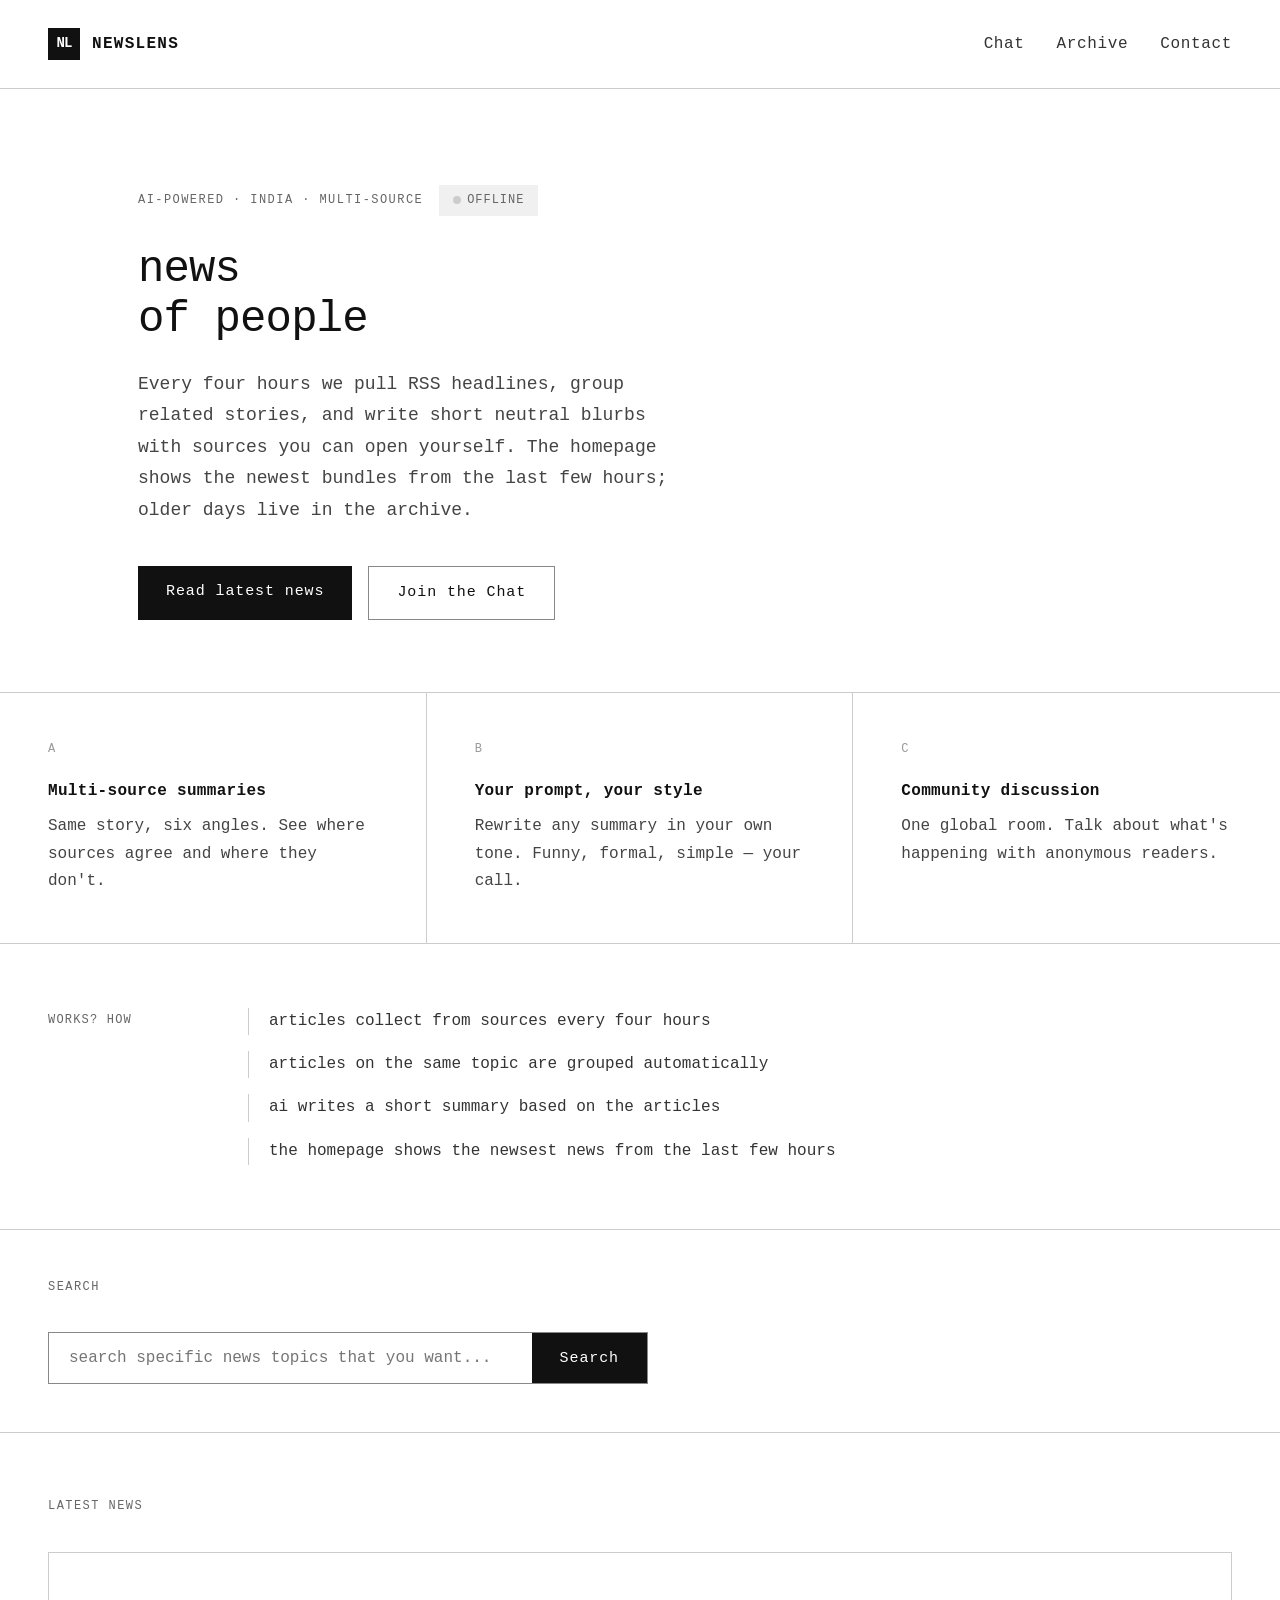
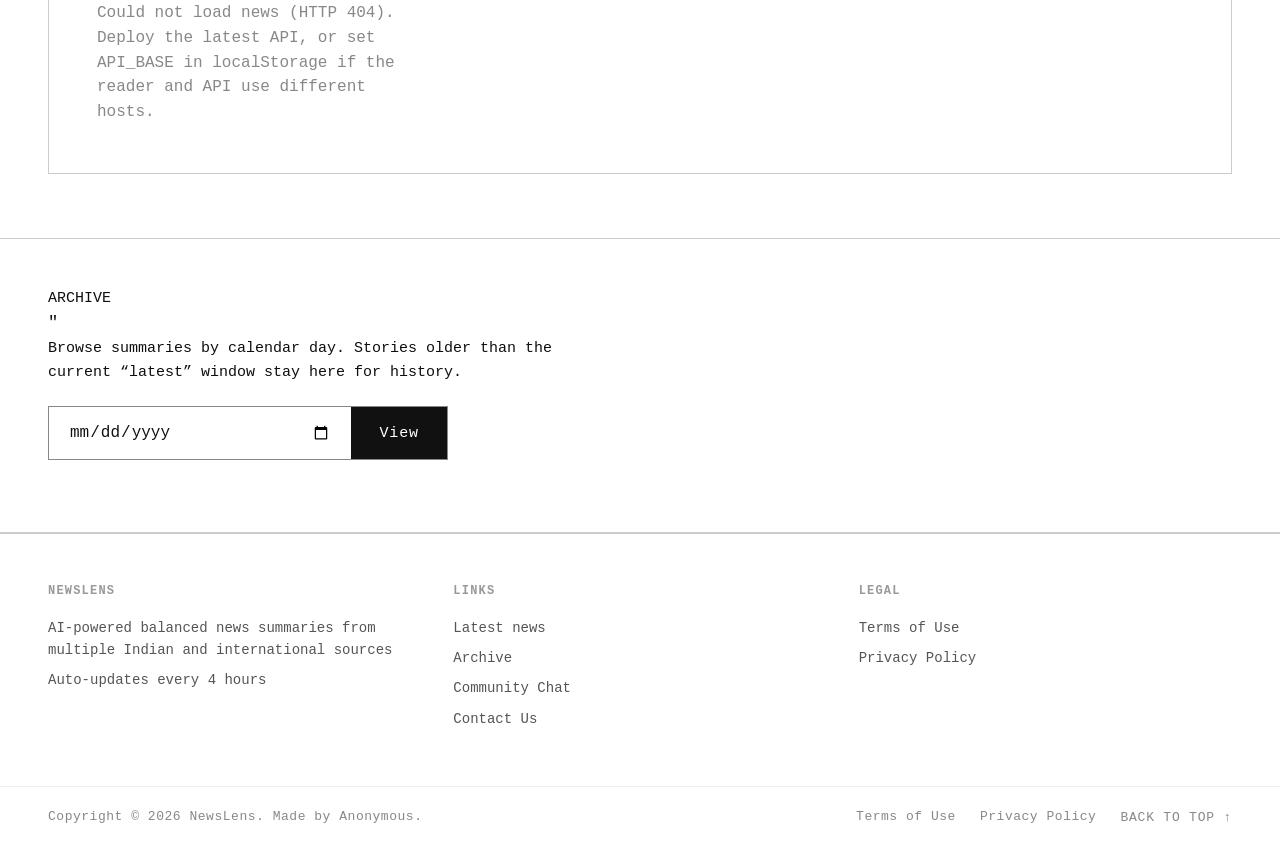
==== commit 5792236f: "your commit message" ====
--- a/frontend/index.html
+++ b/frontend/index.html
@@ -6,7 +6,7 @@
     <title>NewsLens</title>
     <style>
         * { margin: 0; padding: 0; box-sizing: border-box; }
-        body { font-family: 'Courier New', monospace; background: #fff; color: #111; font-size: 15px; }
+        body { font-family: 'Courier New', monospace; background: #fff; color: #111; font-size: 17px; line-height: 1.55; }
  
         #progressBar {
             position: fixed; top: 0; left: 0;
@@ -33,10 +33,10 @@
             transition: transform 0.2s ease;
         }
         .nav-logo:hover .logo-mark { transform: rotate(6deg); }
-        .nav-logo-text { font-size: 15px; letter-spacing: 0.08em; font-weight: 700; }
+        .nav-logo-text { font-size: 16px; letter-spacing: 0.08em; font-weight: 700; }
         .nav-links { display: flex; gap: 32px; align-items: center; }
         .nav-links a {
-            font-size: 14px; color: #333; text-decoration: none; letter-spacing: 0.04em;
+            font-size: 16px; color: #333; text-decoration: none; letter-spacing: 0.04em;
             position: relative;
         }
         .ticker {
@@ -67,7 +67,7 @@
             display: inline-block;
             padding-left: 100%;
             animation: tickerMove 70s linear infinite;
-            font-size: 13px;
+            font-size: 15px;
             letter-spacing: 0.02em;
         }
         @keyframes tickerMove {
@@ -81,29 +81,50 @@
         .nav-links a:hover::after { width: 100%; }
         .nav-links a:hover { color: #111; }
  
-        .hero { padding: 100px 48px 80px; max-width: 760px; }
-        .hero-tag { font-size: 11px; letter-spacing: 0.12em; color: #666; text-transform: uppercase; margin-bottom: 28px; }
-        .hero h1 {
-            font-size: 42px; font-weight: 400; line-height: 1.15;
+        .hero-row {
+            display: grid;
+            grid-template-columns: 1fr minmax(260px, 340px);
+            gap: 56px;
+            align-items: center;
+            max-width: 1100px;
+            margin: 0 auto;
+            padding: 96px 48px 72px;
+        }
+        .hero-copy { max-width: 620px; }
+        .hero-tag { font-size: 12px; letter-spacing: 0.12em; color: #666; text-transform: uppercase; margin-bottom: 28px; }
+        .hero-row h1 {
+            font-size: clamp(28px, 4vw, 44px); font-weight: 400; line-height: 1.15;
             letter-spacing: -0.02em; margin-bottom: 24px; color: #111;
             opacity: 0; transform: translateY(20px);
             animation: fadeUp 0.7s ease forwards 0.1s;
         }
-        .hero p {
-            font-size: 16px; color: #444; line-height: 1.75;
-            max-width: 540px; margin-bottom: 40px;
+        .hero-row p {
+            font-size: 18px; color: #444; line-height: 1.75;
+            max-width: 560px; margin-bottom: 40px;
             opacity: 0; transform: translateY(20px);
             animation: fadeUp 0.7s ease forwards 0.25s;
         }
         .hero-actions {
-            display: flex; gap: 16px;
+            display: flex; gap: 16px; flex-wrap: wrap;
             opacity: 0; transform: translateY(20px);
             animation: fadeUp 0.7s ease forwards 0.4s;
         }
+        .hero-art {
+            width: 100%;
+            max-width: 340px;
+            margin: 0 auto;
+            opacity: 0;
+            animation: fadeUp 0.8s ease forwards 0.35s;
+        }
+        .hero-art svg { width: 100%; height: auto; display: block; }
+        @media (max-width: 900px) {
+            .hero-row { grid-template-columns: 1fr; padding: 80px 32px 56px; gap: 40px; }
+            .hero-art { order: -1; max-width: 280px; }
+        }
         @keyframes fadeUp { to { opacity: 1; transform: translateY(0); } }
  
         .btn-primary {
-            font-family: 'Courier New', monospace; font-size: 13px; padding: 12px 28px;
+            font-family: 'Courier New', monospace; font-size: 15px; padding: 14px 28px;
             background: #111; color: #fff; border: none; cursor: pointer;
             letter-spacing: 0.06em; text-decoration: none; display: inline-block;
             transition: background 0.2s, transform 0.15s;
@@ -111,7 +132,7 @@
         .btn-primary:hover { background: #333; transform: translateY(-1px); }
         .btn-primary:active { transform: translateY(0); }
         .btn-secondary {
-            font-family: 'Courier New', monospace; font-size: 13px; padding: 12px 28px;
+            font-family: 'Courier New', monospace; font-size: 15px; padding: 14px 28px;
             background: transparent; color: #111; border: 0.5px solid #888; cursor: pointer;
             letter-spacing: 0.06em; text-decoration: none; display: inline-block;
             transition: border-color 0.2s, transform 0.15s;
@@ -131,15 +152,15 @@
         .feature:nth-child(3).visible { animation-delay: 0.2s; }
         .feature:last-child { border-right: none; }
         .feature:hover { background: #fafafa; }
-        .feature-num { font-size: 11px; color: #999; letter-spacing: 0.1em; margin-bottom: 20px; }
-        .feature h3 { font-size: 14px; font-weight: 700; margin-bottom: 10px; letter-spacing: 0.02em; color: #111; }
-        .feature p { font-size: 14px; color: #444; line-height: 1.7; }
+        .feature-num { font-size: 12px; color: #999; letter-spacing: 0.1em; margin-bottom: 20px; }
+        .feature h3 { font-size: 16px; font-weight: 700; margin-bottom: 10px; letter-spacing: 0.02em; color: #111; }
+        .feature p { font-size: 16px; color: #444; line-height: 1.7; }
  
         .how { padding: 64px 48px; border-bottom: 0.5px solid #ccc; display: flex; gap: 80px; }
-        .how-label { font-size: 11px; letter-spacing: 0.1em; color: #666; text-transform: uppercase; min-width: 120px; padding-top: 3px; }
+        .how-label { font-size: 12px; letter-spacing: 0.1em; color: #666; text-transform: uppercase; min-width: 120px; padding-top: 3px; }
         .how-list { display: flex; flex-direction: column; gap: 16px; }
         .how-item {
-            font-size: 14px; color: #333; line-height: 1.7;
+            font-size: 16px; color: #333; line-height: 1.7;
             border-left: 1px solid #ccc; padding-left: 20px;
             transition: border-color 0.2s, color 0.2s;
             opacity: 0; transform: translateX(-10px);
@@ -158,18 +179,18 @@
         }
         .search-row:focus-within { border-color: #111; box-shadow: 3px 3px 0 #111; }
         .search-row input {
-            flex: 1; padding: 14px 20px; border: none; outline: none;
-            font-family: 'Courier New', monospace; font-size: 14px; color: #111; background: #fff;
+            flex: 1; padding: 16px 20px; border: none; outline: none;
+            font-family: 'Courier New', monospace; font-size: 16px; color: #111; background: #fff;
         }
         .search-row button {
-            padding: 14px 28px; background: #111; color: #fff; border: none; cursor: pointer;
-            font-family: 'Courier New', monospace; font-size: 13px; letter-spacing: 0.06em;
+            padding: 16px 28px; background: #111; color: #fff; border: none; cursor: pointer;
+            font-family: 'Courier New', monospace; font-size: 15px; letter-spacing: 0.06em;
             transition: background 0.2s;
         }
         .search-row button:hover { background: #333; }
  
         .section-label {
-            font-size: 11px; letter-spacing: 0.12em; color: #666;
+            font-size: 12px; letter-spacing: 0.12em; color: #666;
             text-transform: uppercase; margin-bottom: 36px;
             opacity: 0;
         }
@@ -184,11 +205,22 @@
         }
         .card.visible { animation: fadeUp 0.4s ease forwards; }
         .card:hover { background: #f9f9f9; transform: translateY(-2px); box-shadow: 0 4px 12px rgba(0,0,0,0.06); z-index: 1; position: relative; }
-        .card h3 { font-size: 13px; font-weight: 700; margin-bottom: 12px; line-height: 1.5; color: #111; letter-spacing: 0.01em; }
-        .card p { font-size: 13px; color: #444; line-height: 1.75; margin-bottom: 16px; display: -webkit-box; -webkit-line-clamp: 3; line-clamp: 3; -webkit-box-orient: vertical; overflow: hidden; }
+        .card h3 { font-size: 17px; font-weight: 700; margin-bottom: 12px; line-height: 1.45; color: #111; letter-spacing: 0.01em; }
+        .card p { font-size: 16px; color: #444; line-height: 1.75; margin-bottom: 16px; display: -webkit-box; -webkit-line-clamp: 4; line-clamp: 4; -webkit-box-orient: vertical; overflow: hidden; }
         .card-meta { display: flex; justify-content: space-between; }
-        .sources-count { font-size: 11px; color: #666; letter-spacing: 0.04em; }
-        .card-time { font-size: 11px; color: #888; }
+        .sources-count { font-size: 13px; color: #666; letter-spacing: 0.04em; }
+        .card-time { font-size: 13px; color: #888; }
+
+        .articles-section { padding: 48px 48px 64px; border-bottom: 0.5px solid #ccc; }
+        .articles-feed { border: 0.5px solid #ccc; background: #fff; }
+        .article-row {
+            display: block; padding: 16px 20px; border-bottom: 0.5px solid #eee;
+            text-decoration: none; color: inherit; transition: background 0.15s;
+        }
+        .article-row:hover { background: #fafafa; }
+        .article-row:last-child { border-bottom: none; }
+        .article-title { font-size: 16px; font-weight: 700; line-height: 1.45; margin-bottom: 8px; color: #111; }
+        .article-meta { font-size: 15px; color: #666; letter-spacing: 0.02em; }
  
         .archive-section { padding: 48px; border-bottom: 0.5px solid #ccc; }
         .archive-row {
@@ -197,12 +229,12 @@
         }
         .archive-row:focus-within { border-color: #111; box-shadow: 3px 3px 0 #111; }
         .archive-row input {
-            flex: 1; padding: 14px 20px; border: none; outline: none;
-            font-family: 'Courier New', monospace; font-size: 14px; color: #111; background: #fff;
+            flex: 1; padding: 16px 20px; border: none; outline: none;
+            font-family: 'Courier New', monospace; font-size: 16px; color: #111; background: #fff;
         }
         .archive-row button {
-            padding: 14px 28px; background: #111; color: #fff; border: none; cursor: pointer;
-            font-family: 'Courier New', monospace; font-size: 13px; letter-spacing: 0.06em;
+            padding: 16px 28px; background: #111; color: #fff; border: none; cursor: pointer;
+            font-family: 'Courier New', monospace; font-size: 15px; letter-spacing: 0.06em;
             transition: background 0.2s;
         }
         .archive-row button:hover { background: #333; }
@@ -228,17 +260,17 @@
             transition: color 0.15s, transform 0.2s;
         }
         .modal-close:hover { color: #111; transform: rotate(90deg); }
-        .modal h2 { font-size: 16px; font-weight: 700; margin-bottom: 20px; line-height: 1.5; padding-right: 30px; color: #111; }
-        .modal .summary { font-size: 15px; line-height: 1.9; color: #333; margin-bottom: 32px; }
-        .modal-label { font-size: 11px; letter-spacing: 0.1em; color: #666; text-transform: uppercase; margin-bottom: 12px; }
+        .modal h2 { font-size: 19px; font-weight: 700; margin-bottom: 20px; line-height: 1.45; padding-right: 30px; color: #111; }
+        .modal .summary { font-size: 17px; line-height: 1.9; color: #333; margin-bottom: 32px; }
+        .modal-label { font-size: 12px; letter-spacing: 0.1em; color: #666; text-transform: uppercase; margin-bottom: 12px; }
         .source-chips { display: flex; flex-wrap: wrap; gap: 8px; margin-bottom: 24px; }
         .source-chip {
-            font-size: 11px; color: #333; border: 0.5px solid #bbb; padding: 5px 14px;
+            font-size: 13px; color: #333; border: 0.5px solid #bbb; padding: 6px 14px;
             letter-spacing: 0.04em; transition: border-color 0.15s, color 0.15s; cursor: default;
         }
         .source-chip:hover { border-color: #111; color: #111; }
         .links-list { display: flex; flex-direction: column; gap: 10px; }
-        .links-list a { font-size: 14px; color: #111; text-decoration: underline; text-underline-offset: 3px; transition: opacity 0.15s; }
+        .links-list a { font-size: 16px; color: #111; text-decoration: underline; text-underline-offset: 3px; transition: opacity 0.15s; }
         .links-list a:hover { opacity: 0.6; }
  
         .custom-prompt-box { margin-bottom: 24px; border-top: 0.5px solid #eee; padding-top: 20px; }
@@ -268,24 +300,24 @@
             padding: 48px; border-top: 0.5px solid #ccc;
             display: grid; grid-template-columns: 1fr 1fr 1fr; gap: 32px;
         }
-        .footer-col h4 { font-size: 11px; letter-spacing: 0.1em; text-transform: uppercase; color: #999; margin-bottom: 16px; }
-        .footer-col a, .footer-col p { font-size: 12px; color: #555; text-decoration: none; display: block; margin-bottom: 8px; line-height: 1.6; transition: color 0.15s; }
+        .footer-col h4 { font-size: 12px; letter-spacing: 0.1em; text-transform: uppercase; color: #999; margin-bottom: 16px; }
+        .footer-col a, .footer-col p { font-size: 14px; color: #555; text-decoration: none; display: block; margin-bottom: 8px; line-height: 1.6; transition: color 0.15s; }
         .footer-col a:hover { color: #111; }
         .footer-bottom {
             padding: 20px 48px; border-top: 0.5px solid #eee;
             display: flex; justify-content: space-between; align-items: center;
         }
-        .footer-bottom p { font-size: 11px; color: #888; letter-spacing: 0.04em; }
-        .footer-bottom a { font-size: 11px; color: #888; text-decoration: none; letter-spacing: 0.04em; transition: color 0.15s; }
+        .footer-bottom p { font-size: 13px; color: #888; letter-spacing: 0.04em; }
+        .footer-bottom a { font-size: 13px; color: #888; text-decoration: none; letter-spacing: 0.04em; transition: color 0.15s; }
         .footer-bottom a:hover { color: #111; }
         .back-to-top {
-            font-size: 11px; color: #888; cursor: pointer; letter-spacing: 0.06em;
+            font-size: 13px; color: #888; cursor: pointer; letter-spacing: 0.06em;
             text-transform: uppercase; background: none; border: none;
             font-family: 'Courier New', monospace; transition: color 0.15s, transform 0.2s;
         }
         .back-to-top:hover { color: #111; transform: translateY(-2px); }
  
-        .loading { padding: 48px; font-size: 13px; color: #666; letter-spacing: 0.04em; display: flex; align-items: center; gap: 10px; }
+        .loading { padding: 48px; font-size: 16px; color: #666; letter-spacing: 0.04em; display: flex; align-items: center; gap: 10px; }
         .loading-dots { display: flex; gap: 4px; align-items: center; }
         .loading-dots span {
             display: inline-block; width: 6px; height: 6px;
@@ -298,7 +330,7 @@
             0%,80%,100% { transform: scale(0.6); background: #ccc; }
             40% { transform: scale(1); background: #111; }
         }
-        .no-results { padding: 48px; font-size: 13px; color: #888; }
+        .no-results { padding: 48px; font-size: 16px; color: #888; }
  
         .terms-overlay {
             display: none; position: fixed; top: 0; left: 0;
@@ -311,9 +343,9 @@
             background: #fff; padding: 48px; max-width: 680px; width: 100%;
             position: relative; border: 0.5px solid #ccc;
         }
-        .terms-modal h2 { font-size: 16px; font-weight: 700; margin-bottom: 24px; letter-spacing: 0.04em; }
-        .terms-modal h3 { font-size: 13px; font-weight: 700; margin: 20px 0 8px; letter-spacing: 0.04em; }
-        .terms-modal p { font-size: 13px; color: #444; line-height: 1.75; margin-bottom: 12px; }
+        .terms-modal h2 { font-size: 19px; font-weight: 700; margin-bottom: 24px; letter-spacing: 0.04em; }
+        .terms-modal h3 { font-size: 15px; font-weight: 700; margin: 20px 0 8px; letter-spacing: 0.04em; }
+        .terms-modal p { font-size: 16px; color: #444; line-height: 1.75; margin-bottom: 12px; }
         .terms-close { position: absolute; top: 20px; right: 24px; font-size: 18px; cursor: pointer; color: #666; transition: color 0.15s, transform 0.2s; }
         .terms-close:hover { color: #111; transform: rotate(90deg); }
     </style>
@@ -343,67 +375,70 @@
     </div>
 </div>
  
-<div class="hero">
-    <div class="hero-tag" style="display:flex;align-items:center;gap:16px;opacity:0;animation:fadeUp 0.5s ease forwards;">
-        <span>AI-Powered &middot; India &middot; Multi-Source</span>
-        <span id="liveIndicator" style="display:flex;align-items:center;gap:6px;background:#f0f0f0;padding:4px 12px;font-size:10px;letter-spacing:0.08em;">
-            <span id="liveDot" style="width:7px;height:7px;background:#ccc;border-radius:50%;display:inline-block;transition:background 0.3s;"></span>
-            <span id="liveText">checking...</span>
-        </span>
-    </div>
-    <div id="nextUpdateBar" style="font-size:11px;color:#888;margin-top:10px;letter-spacing:0.04em;display:none;">
-        Next update at <strong id="nextUpdateTime"></strong>
-    </div>
-    <h1>News without<br>the noise.</h1>
-    <p>Six sources. One summary. Every four hours, NewsLens pulls RSS headlines, groups related stories, and writes short neutral blurbs — with sources you can open yourself.</p>
-    <div class="hero-actions">
-        <a href="#news" class="btn-primary" onclick="document.getElementById('news').scrollIntoView({behavior:'smooth'});return false;">Read Today's News</a>
-        <a href="chat.html" class="btn-secondary">Join the Chat</a>
-    </div>
+<div class="hero-row">
+    <div class="hero-copy">
+        <div class="hero-tag" style="display:flex;align-items:center;gap:16px;opacity:0;animation:fadeUp 0.5s ease forwards;">
+            <span>AI-Powered &middot; India &middot; Multi-Source</span>
+            <span id="liveIndicator" style="display:flex;align-items:center;gap:6px;background:#f0f0f0;padding:6px 14px;font-size:12px;letter-spacing:0.08em;">
+                <span id="liveDot" style="width:8px;height:8px;background:#ccc;border-radius:50%;display:inline-block;transition:background 0.3s;"></span>
+                <span id="liveText">checking...</span>
+            </span>
+        </div>
+        <div id="nextUpdateBar" style="font-size:13px;color:#888;margin-top:10px;letter-spacing:0.04em;display:none;">
+            Next news at <strong id="nextUpdateTime"></strong>
+        </div>
+        <h1>news <br>of people</h1>
+        <p>Every four hours we pull RSS headlines, group related stories, and write short neutral blurbs with sources you can open yourself. The homepage shows the newest bundles from the last few hours; older days live in the archive.</p>
+        <div class="hero-actions">
+            <a href="#news" class="btn-primary" onclick="document.getElementById('news').scrollIntoView({behavior:'smooth'});return false;">Read latest news</a>
+            <a href="chat.html" class="btn-secondary">Join the Chat</a>
+        </div>
+    </div>
+    
 </div>
  
 <div class="divider"></div>
  
 <div class="features">
     <div class="feature">
-        <div class="feature-num">01</div>
+        <div class="feature-num">A</div>
         <h3>Multi-source summaries</h3>
         <p>Same story, six angles. See where sources agree and where they don't.</p>
     </div>
     <div class="feature">
-        <div class="feature-num">02</div>
+        <div class="feature-num">B</div>
         <h3>Your prompt, your style</h3>
         <p>Rewrite any summary in your own tone. Funny, formal, simple — your call.</p>
     </div>
     <div class="feature">
-        <div class="feature-num">03</div>
+        <div class="feature-num">C</div>
         <h3>Community discussion</h3>
         <p>One global room. Talk about what's happening with anonymous readers.</p>
     </div>
 </div>
  
 <div class="how">
-    <span class="how-label">How it works</span>
+    <span class="how-label">works? how</span>
     <div class="how-list">
-        <div class="how-item">NewsLens collects articles from six major Indian and international outlets every four hours.</div>
-        <div class="how-item">Articles on the same topic are grouped automatically; each bundle is tagged with a rough category for variety on the homepage.</div>
-        <div class="how-item">An AI compares what the sources actually report (not just matching words) and writes a short plain-language summary.</div>
-        <div class="how-item">Every four hours the feed is re-ranked for importance; source links stay tied to that summary only.</div>
+        <div class="how-item">articles collect from sources every four hours</div>
+        <div class="how-item">articles on the same topic are grouped automatically</div>
+        <div class="how-item">ai writes a short summary based on the articles</div>
+        <div class="how-item">the homepage shows the newsest news from the last few hours</div>
     </div>
 </div>
  
 <div class="search-section">
     <div class="section-label">Search</div>
     <div class="search-row">
-        <input type="text" id="searchInput" placeholder="Search any topic... rupee, IPL, election" />
+        <input type="text" id="searchInput" placeholder="search specific news topics that you want..." />
         <button onclick="searchNews()">Search</button>
     </div>
 </div>
  
 <div class="news-section" id="news">
     <div style="display:flex;justify-content:space-between;align-items:center;margin-bottom:36px;">
-        <div class="section-label" style="margin-bottom:0;" id="sectionLabel">Trending Today</div>
-        <span id="lastUpdatedLabel" style="font-size:11px;color:#888;letter-spacing:0.04em;"></span>
+        <div class="section-label" style="margin-bottom:0;" id="sectionLabel">Latest news</div>
+        <span id="lastUpdatedLabel" style="font-size:13px;color:#888;letter-spacing:0.04em;"></span>
     </div>
     <div id="cardsGrid" class="cards-grid">
         <div class="loading">Loading <div class="loading-dots"><span></span><span></span><span></span></div></div>
@@ -411,7 +446,9 @@
 </div>
  
 <div class="archive-section" id="archive">
-    <div class="section-label">Archive</div>
+    <p style="font-size:15px;color:#0f0f0f;">ARCHIVE</p>"
+    
+    <p style="font-size:15px;color:#0f0f0f;margin-bottom:20px;max-width:520px;line-height:1.65;">Browse summaries by calendar day. Stories older than the current “latest” window stay here for history.</p>
     <div class="archive-row">
         <input type="date" id="archiveDate" />
         <button onclick="loadArchive()">View</button>
@@ -422,12 +459,12 @@
 <footer class="footer">
     <div class="footer-col">
         <h4>NewsLens</h4>
-        <p>AI-powered balanced news summaries from multiple Indian and international sources.</p>
-        <p>Auto-updates every 4 hours.</p>
+        <p>AI-powered balanced news summaries from multiple Indian and international sources</p>
+        <p>Auto-updates every 4 hours</p>
     </div>
     <div class="footer-col">
         <h4>Links</h4>
-        <a href="#news" onclick="document.getElementById('news').scrollIntoView({behavior:'smooth'});return false;">Today's News</a>
+        <a href="#news" onclick="document.getElementById('news').scrollIntoView({behavior:'smooth'});return false;">Latest news</a>
         <a href="#archive" onclick="document.getElementById('archive').scrollIntoView({behavior:'smooth'});return false;">Archive</a>
         <a href="chat.html">Community Chat</a>
         <a href="contact.html">Contact Us</a>
@@ -479,7 +516,11 @@
 </div>
  
 <script>
-    const API = localStorage.getItem('API_BASE') || '';
+    function apiUrl(path) {
+        const base = (localStorage.getItem('API_BASE') || '').trim().replace(/\/$/, '');
+        if (!path.startsWith('/')) path = '/' + path;
+        return base ? base + path : path;
+    }
  
     window.addEventListener('scroll', () => {
         const scrollTop = window.scrollY;
@@ -512,11 +553,11 @@
     const TERMS_CONTENT = {
         terms: {
             title: 'Terms of Use',
-            body: `<p><em>Last updated: April 2026</em></p><h3>1. Agreement</h3><p>By using NewsLens (the site, APIs, chat, and related pages), you agree to these Terms. If you do not agree, do not use the service.</p><h3>2. What NewsLens is</h3><p>NewsLens aggregates publicly available headlines and descriptions from third-party RSS feeds, groups related items, and uses an external AI provider to generate short summaries and rankings. We are not a news organisation, editor, or broadcaster. Headlines and summaries are automated and informational only.</p><h3>3. Accuracy and reliance</h3><p>Summaries may be incomplete, outdated, or wrong. Stories are ranked automatically and can miss context. Always read the original articles via the provided links before forming conclusions or taking action.</p><h3>4. Third-party content</h3><p>All article text, trademarks, and opinions belong to their respective publishers. Links are provided for reference; we do not control third-party sites or their terms.</p><h3>5. Community chat</h3><p>Chat messages are largely anonymous. You are solely responsible for what you post. No harassment, illegal content, spam, personal data of others, or attempts to compromise the service. We may delete messages or restrict access without notice.</p><h3>6. Custom prompts</h3><p>Regenerated summaries use AI under your short instruction, subject to daily limits. You must not use this to produce unlawful, abusive, or misleading content. We may refuse or throttle usage.</p><h3>7. Admin tools</h3><p>Server operators may use password-protected admin features (export, purge, manual pipeline runs). Those actions affect stored data on that deployment only.</p><h3>8. Acceptable use</h3><p>Do not scrape or overload the service, probe for vulnerabilities, or use NewsLens in violation of applicable law.</p><h3>9. Disclaimer of warranties</h3><p>The service is provided “as is” without warranties of any kind, including merchantability, fitness for a purpose, or non-infringement.</p><h3>10. Limitation of liability</h3><p>To the fullest extent permitted by law, NewsLens and its operators are not liable for indirect, incidental, or consequential damages, or for losses arising from reliance on summaries or third-party content.</p><h3>11. Changes</h3><p>We may update these Terms by posting a revised version on the site. Continued use after changes means you accept the update.</p><h3>12. Contact</h3><p>For questions, use the Contact page linked in the site footer.</p>`
+            body: `<p><em>Last updated: April 2026</em></p><h3>1. Agreement</h3><p>By using NewsLens (the site, APIs, chat, and related pages), you agree to these Terms. If you do not agree, do not use the service.</p><h3>2. What NewsLens is</h3><p>NewsLens aggregates publicly available headlines and descriptions from third-party RSS feeds, groups related items, and uses an external AI provider to generate short summaries. We are not a news organisation, editor, or broadcaster. Headlines and summaries are automated and informational only.</p><h3>3. Accuracy and reliance</h3><p>Summaries may be incomplete, outdated, or wrong. The homepage shows the newest bundles first; context can still be missing. Always read the original articles via the provided links before forming conclusions or taking action.</p><h3>4. Third-party content</h3><p>All article text, trademarks, and opinions belong to their respective publishers. Links are provided for reference; we do not control third-party sites or their terms.</p><h3>5. Community chat</h3><p>Chat messages are largely anonymous. You are solely responsible for what you post. No harassment, illegal content, spam, personal data of others, or attempts to compromise the service. We may delete messages or restrict access without notice.</p><h3>6. Custom prompts</h3><p>Regenerated summaries use AI under your short instruction, subject to daily limits. You must not use this to produce unlawful, abusive, or misleading content. We may refuse or throttle usage.</p><h3>7. Admin tools</h3><p>Server operators may use password-protected admin features (export, purge, manual pipeline runs). Those actions affect stored data on that deployment only.</p><h3>8. Acceptable use</h3><p>Do not scrape or overload the service, probe for vulnerabilities, or use NewsLens in violation of applicable law.</p><h3>9. Disclaimer of warranties</h3><p>The service is provided “as is” without warranties of any kind, including merchantability, fitness for a purpose, or non-infringement.</p><h3>10. Limitation of liability</h3><p>To the fullest extent permitted by law, NewsLens and its operators are not liable for indirect, incidental, or consequential damages, or for losses arising from reliance on summaries or third-party content.</p><h3>11. Changes</h3><p>We may update these Terms by posting a revised version on the site. Continued use after changes means you accept the update.</p><h3>12. Contact</h3><p>For questions, use the Contact page linked in the site footer.</p>`
         },
         privacy: {
             title: 'Privacy Policy',
-            body: `<p><em>Last updated: April 2026</em></p><h3>1. Overview</h3><p>This policy describes how NewsLens handles information in connection with the public site, APIs, chat, optional admin sign-in, and AI-powered summarisation.</p><h3>2. What we process</h3><p><strong>RSS and summaries:</strong> We fetch publicly available feed entries and store derived summaries, source lists, and URLs needed to show the product.</p><p><strong>Chat:</strong> Messages you send are stored so the shared chat works. They are not tied to a named account.</p><p><strong>Custom prompt feature:</strong> We store a daily usage flag per approximate client identifier so the free limit can be enforced.</p><p><strong>Optional admin session:</strong> If enabled, a signed session cookie may be set after you enter a server secret so admin pages can call protected APIs. It is not used for normal reading.</p><p><strong>Browser storage:</strong> The frontend may store an optional API base URL in <code>localStorage</code> for development; we do not require accounts.</p><h3>3. AI providers</h3><p>Summaries, rankings, and optional custom rewrites are generated using third-party AI APIs (e.g. Groq). Prompts include article text or existing summaries from our database. Do not paste sensitive personal data into the chat or custom prompt fields.</p><h3>4. Logs and security</h3><p>Server operators may keep standard technical logs (e.g. IP, timestamps, errors) for security and debugging. Retention depends on hosting configuration.</p><h3>5. Cookies and similar technologies</h3><p>We do not use advertising or analytics cookies on the public reader experience. A session cookie may be used only for admin login where configured.</p><h3>6. Retention and deletion</h3><p>Operators can purge stored articles, summaries, and chat via admin tools. There is no guarantee of indefinite retention.</p><h3>7. Children</h3><p>NewsLens is not directed at children under 13, and we do not knowingly collect personal information from them.</p><h3>8. International users</h3><p>Data may be processed wherever the server and AI providers are located. By using the service you understand your information may cross borders.</p><h3>9. Your choices</h3><p>Avoid submitting personal data in chat or prompts. You can clear <code>localStorage</code> in your browser. Admin users can log out to clear the session cookie.</p><h3>10. Changes</h3><p>We may update this policy from time to time. The “Last updated” date will change when we do.</p><h3>11. Contact</h3><p>Questions about privacy can be sent via the Contact page.</p>`
+            body: `<p><em>Last updated: April 2026</em></p><h3>1. Overview</h3><p>This policy describes how NewsLens handles information in connection with the public site, APIs, chat, optional admin sign-in, and AI-powered summarisation.</p><h3>2. What we process</h3><p><strong>RSS and summaries:</strong> We fetch publicly available feed entries and store derived summaries, source lists, and URLs needed to show the product. The reader lists the newest bundles first; older material is available in the archive.</p><p><strong>Chat:</strong> Messages you send are stored so the shared chat works. They are not tied to a named account.</p><p><strong>Custom prompt feature:</strong> We store a daily usage flag per approximate client identifier so the free limit can be enforced.</p><p><strong>Optional admin session:</strong> If enabled, a signed session cookie may be set after you enter a server secret so admin pages can call protected APIs. It is not used for normal reading.</p><p><strong>Browser storage:</strong> The frontend may store an optional API base URL in <code>localStorage</code> for development; we do not require accounts.</p><h3>3. AI providers</h3><p>Summaries and optional custom rewrites are generated using third-party AI APIs (e.g. Groq). Prompts include article text or existing summaries from our database. Do not paste sensitive personal data into the chat or custom prompt fields.</p><h3>4. Logs and security</h3><p>Server operators may keep standard technical logs (e.g. IP, timestamps, errors) for security and debugging. Retention depends on hosting configuration.</p><h3>5. Cookies and similar technologies</h3><p>We do not use advertising or analytics cookies on the public reader experience. A session cookie may be used only for admin login where configured.</p><h3>6. Retention and deletion</h3><p>Operators can purge stored articles, summaries, and chat via admin tools. There is no guarantee of indefinite retention.</p><h3>7. Children</h3><p>NewsLens is not directed at children under 13, and we do not knowingly collect personal information from them.</p><h3>8. International users</h3><p>Data may be processed wherever the server and AI providers are located. By using the service you understand your information may cross borders.</p><h3>9. Your choices</h3><p>Avoid submitting personal data in chat or prompts. You can clear <code>localStorage</code> in your browser. Admin users can log out to clear the session cookie.</p><h3>10. Changes</h3><p>We may update this policy from time to time. The “Last updated” date will change when we do.</p><h3>11. Contact</h3><p>Questions about privacy can be sent via the Contact page.</p>`
         }
     };
  
@@ -528,26 +569,47 @@
     function closeTerms(e) { if (e.target === document.getElementById('termsOverlay')) closeTermsDirect(); }
     function closeTermsDirect() { document.getElementById('termsOverlay').classList.remove('active'); }
  
+    function formatArticleTime(published, fetched) {
+        const raw = published || fetched || '';
+        let d = Date.parse(raw);
+        if (Number.isNaN(d) && fetched) {
+            d = Date.parse(String(fetched).replace(/^(\d{4}-\d{2}-\d{2}) /, '$1T'));
+        }
+        if (!Number.isNaN(d)) {
+            return new Date(d).toLocaleString('en-IN', { day: '2-digit', month: 'short', hour: '2-digit', minute: '2-digit' });
+        }
+        return (fetched || '').replace('T', ' ').slice(0, 16) || '—';
+    }
+
     async function loadTrending() {
         try {
-            const res = await fetch(`${API}/api/trending`);
+            const res = await fetch(apiUrl('/api/trending'));
+            if (!res.ok) {
+                document.getElementById('cardsGrid').innerHTML = '<div class="no-results">Could not load news (HTTP ' + res.status + '). Deploy the latest API, or set <code>API_BASE</code> in localStorage if the reader and API use different hosts.</div>';
+                return;
+            }
             const data = await res.json();
+            if (!Array.isArray(data)) {
+                document.getElementById('cardsGrid').innerHTML = '<div class="no-results">Unexpected response from the server.</div>';
+                return;
+            }
             renderCards(data, 'cardsGrid');
             if (data.length > 0) {
                 const latest = new Date(data[0].created_at);
                 document.getElementById('lastUpdatedLabel').textContent = 'Last updated ' + latest.toLocaleTimeString('en-IN', {hour:'2-digit', minute:'2-digit'});
+            } else {
+                document.getElementById('lastUpdatedLabel').textContent = '';
             }
             setTimeout(() => animateCards('cardsGrid'), 100);
-            // Keep ticker in sync with newest summaries
             loadTicker();
         } catch(e) {
-            document.getElementById('cardsGrid').innerHTML = '<div class="no-results">Could not load news. Make sure the server is running.</div>';
+            document.getElementById('cardsGrid').innerHTML = '<div class="no-results">Could not load news. Check network, API URL, and that the server is running.</div>';
         }
     }
 
     async function loadTicker() {
         try {
-            const res = await fetch(`${API}/api/titles`);
+            const res = await fetch(apiUrl('/api/titles'));
             const data = await res.json();
             if (!data || !data.length) return;
             const titles = data.map(x => (x.headline || x.topic)).filter(Boolean).slice(0, 10);
@@ -564,13 +626,13 @@
     async function searchNews() {
         const query = document.getElementById('searchInput').value.trim();
         if (!query) {
-            document.getElementById('sectionLabel').textContent = 'Trending Today';
+            document.getElementById('sectionLabel').textContent = 'Latest news';
             loadTrending();
             return;
         }
         document.getElementById('sectionLabel').textContent = `Results for "${query}"`;
         document.getElementById('cardsGrid').innerHTML = '<div class="loading">Searching <div class="loading-dots"><span></span><span></span><span></span></div></div>';
-        const res = await fetch(`${API}/api/search?q=${encodeURIComponent(query)}`);
+        const res = await fetch(apiUrl('/api/search?q=' + encodeURIComponent(query)));
         const data = await res.json();
         if (data.length === 0) {
             document.getElementById('cardsGrid').innerHTML = '<div class="no-results">No results found.</div>';
@@ -584,7 +646,7 @@
         const date = document.getElementById('archiveDate').value;
         if (!date) return;
         document.getElementById('archiveResults').innerHTML = '<div class="loading">Loading <div class="loading-dots"><span></span><span></span><span></span></div></div>';
-        const res = await fetch(`${API}/api/archive?date=${date}`);
+        const res = await fetch(apiUrl('/api/archive?date=' + encodeURIComponent(date)));
         const data = await res.json();
         if (data.length === 0) {
             document.getElementById('archiveResults').innerHTML = '<div class="no-results">No summaries found for that date.</div>';
@@ -637,7 +699,7 @@
  
     async function openModal(id) {
         const overlay = document.getElementById('modalOverlay');
-        const res = await fetch(`${API}/api/summary/${id}`);
+        const res = await fetch(apiUrl('/api/summary/' + id));
         const item = await res.json();
         document.getElementById('modal').dataset.summaryId = id;
         document.getElementById('modalTopic').textContent = item.headline || item.topic;
@@ -694,7 +756,7 @@
         const summaryId = document.getElementById('modal').dataset.summaryId;
         if (!summaryId) return;
         document.getElementById('modalSummary').innerHTML = 'Generating <span style="display:inline-flex;gap:4px;margin-left:4px;vertical-align:middle;"><span style="width:5px;height:5px;background:#ccc;border-radius:50%;display:inline-block;animation:dotPulse 1.2s infinite;"></span><span style="width:5px;height:5px;background:#ccc;border-radius:50%;display:inline-block;animation:dotPulse 1.2s infinite 0.2s;"></span><span style="width:5px;height:5px;background:#ccc;border-radius:50%;display:inline-block;animation:dotPulse 1.2s infinite 0.4s;"></span></span>';
-        const res = await fetch(`${API}/api/summarize/custom`, {
+        const res = await fetch(apiUrl('/api/summarize/custom'), {
             method: 'POST',
             headers: { 'Content-Type': 'application/json' },
             body: JSON.stringify({ summary_id: parseInt(summaryId), instruction })
@@ -709,7 +771,7 @@
  
     async function checkStatus() {
         try {
-            const res = await fetch(`${API}/api/status`);
+            const res = await fetch(apiUrl('/api/status'));
             const data = await res.json();
             const dot = document.getElementById('liveDot');
             const text = document.getElementById('liveText');
@@ -725,9 +787,10 @@
     checkStatus();
     loadTicker();
     loadTrending();
-    // Refresh headline tape and trending cards periodically
+    loadRecentArticles();
     setInterval(loadTicker, 5 * 60 * 1000);
     setInterval(loadTrending, 5 * 60 * 1000);
+    setInterval(loadRecentArticles, 5 * 60 * 1000);
     // Keep “next update” in sync with fixed 4-hour slots (server clock)
     setInterval(checkStatus, 60 * 1000);
 </script>
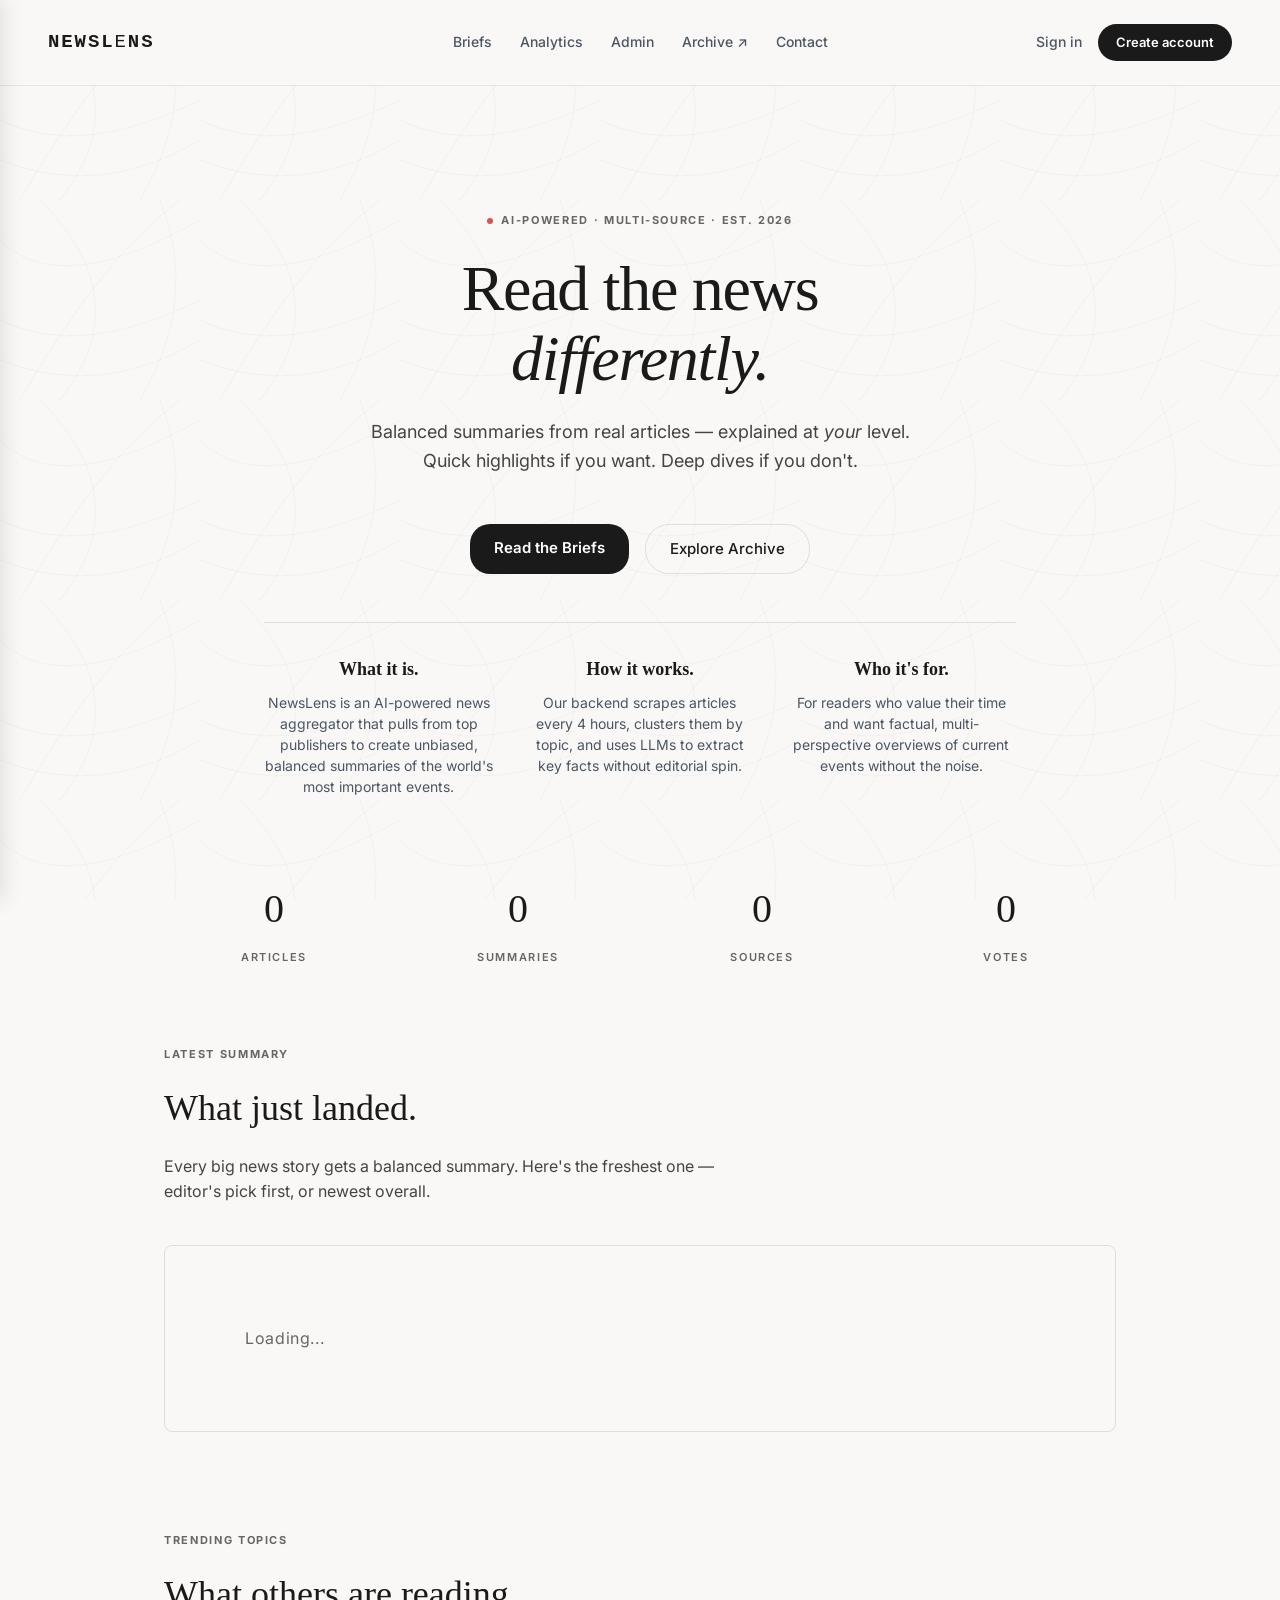
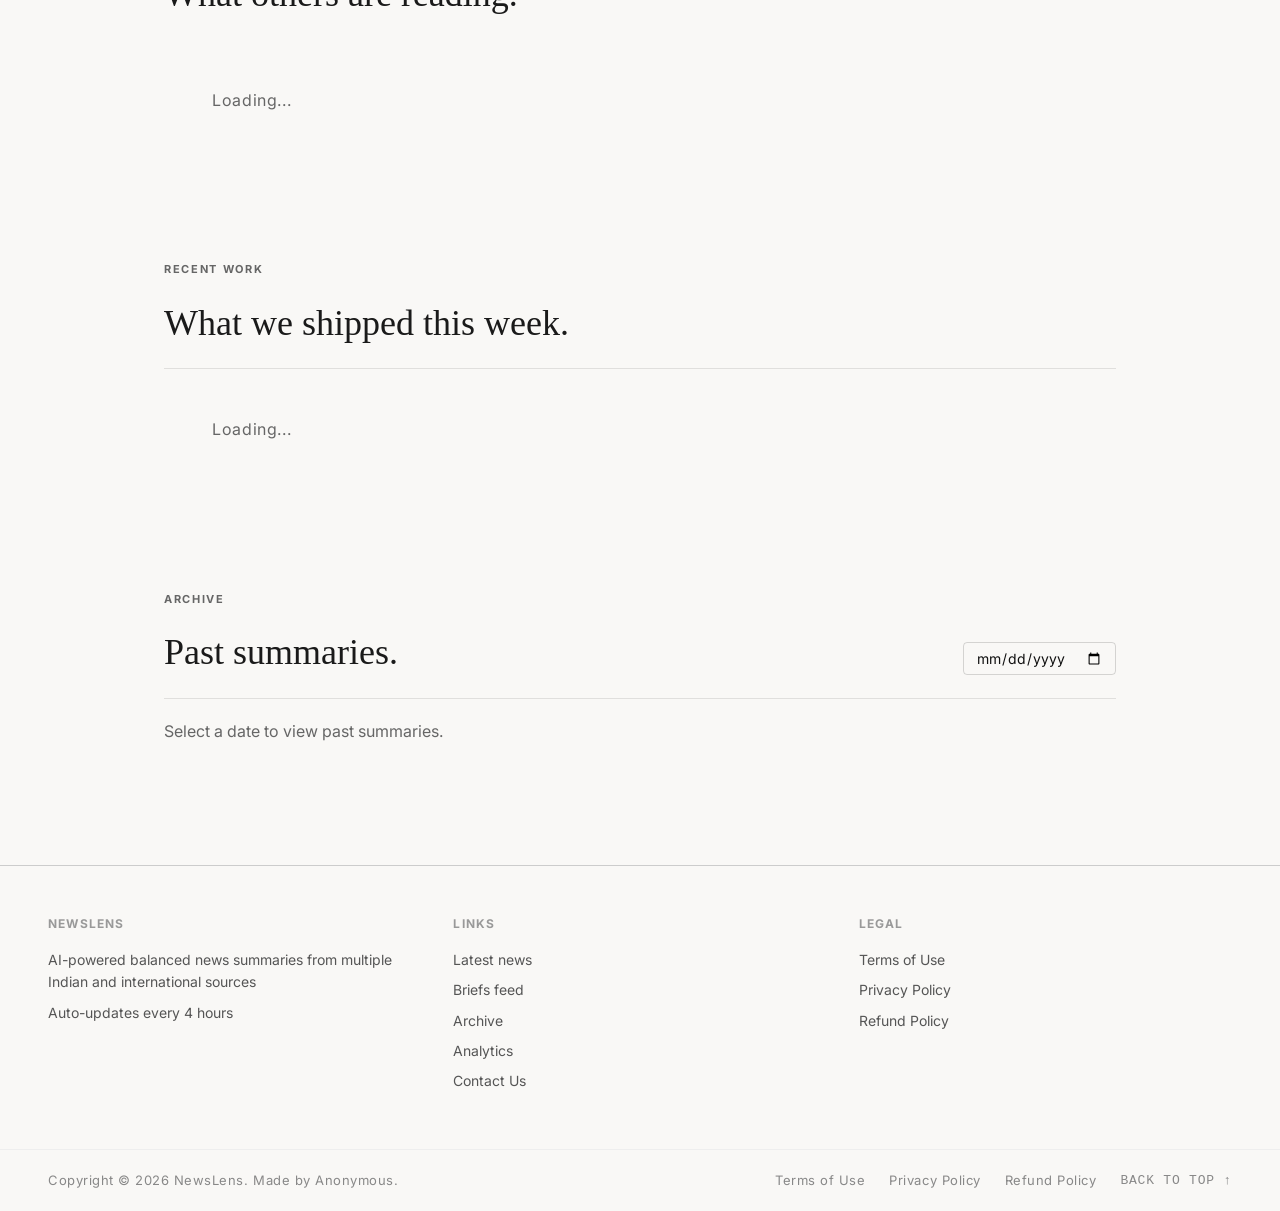
==== commit 9d958a72: "replace project files" ====
--- a/frontend/index.html
+++ b/frontend/index.html
@@ -5,47 +5,126 @@
     <meta name="viewport" content="width=device-width, initial-scale=1.0">
     <title>NewsLens</title>
     <style>
+        @import url('https://fonts.googleapis.com/css2?family=Inter:wght@400;500;600;700;800&display=swap');
         * { margin: 0; padding: 0; box-sizing: border-box; }
-        body { font-family: 'Courier New', monospace; background: #fff; color: #111; font-size: 17px; line-height: 1.55; }
+        body { 
+            font-family: 'Inter', sans-serif; background-color: #f9f8f6; color: #1a1a1a; font-size: 16px; line-height: 1.6; 
+            background-image: url("data:image/svg+xml,%3Csvg xmlns='http://www.w3.org/2000/svg' width='200' height='200' viewBox='0 0 100 100'%3E%3Cg stroke='rgba(0,0,0,0.04)' stroke-width='0.4' fill='none'%3E%3Cpath d='M0 20 Q 30 50, 100 10' /%3E%3Cpath d='M10 100 Q 50 30, 90 0' /%3E%3Cpath d='M0 60 Q 40 80, 100 50' /%3E%3Cpath d='M20 0 Q 70 50, 30 100' /%3E%3Cpath d='M0 80 Q 50 100, 100 70' /%3E%3Cpath d='M80 0 Q 100 50, 70 100' /%3E%3C/g%3E%3C/svg%3E");
+            background-attachment: fixed;
+            animation: bgDrift 60s linear infinite;
+        }
+        @keyframes bgDrift {
+            0% { background-position: 0 0; }
+            100% { background-position: -400px 400px; }
+        }
  
         #progressBar {
             position: fixed; top: 0; left: 0;
-            height: 2px; background: #111; width: 0%;
+            height: 3px; background: #1a1a1a; width: 0%;
             z-index: 9999; transition: width 0.1s linear;
         }
  
         .nav {
             position: sticky; top: 0;
-            background: rgba(255,255,255,0.96);
-            backdrop-filter: blur(8px);
+            background: #f9f8f6;
             display: flex; justify-content: space-between; align-items: center;
-            padding: 28px 48px;
-            border-bottom: 0.5px solid #ccc;
+            padding: 24px 48px;
+            border-bottom: 1px solid rgba(0,0,0,0.08);
             z-index: 100;
             transition: padding 0.3s ease;
         }
         .nav.scrolled { padding: 16px 48px; }
-        .nav-logo { display: flex; align-items: center; gap: 12px; }
-        .logo-mark {
-            width: 32px; height: 32px; background: #111;
-            display: flex; align-items: center; justify-content: center;
-            font-size: 14px; color: #fff; font-weight: 700; letter-spacing: -1px;
-            transition: transform 0.2s ease;
-        }
-        .nav-logo:hover .logo-mark { transform: rotate(6deg); }
-        .nav-logo-text { font-size: 16px; letter-spacing: 0.08em; font-weight: 700; }
-        .nav-links { display: flex; gap: 32px; align-items: center; }
+        .nav-logo { display: flex; align-items: center; gap: 8px; text-decoration: none; }
+        .nav-logo-text { 
+            font-size: 19px; letter-spacing: 0.1em; font-weight: 700; color: #1a1a1a; 
+            font-family: monospace; text-transform: uppercase;
+        }
+        .nav-logo-text span { font-weight: 400; }
+        
+        .nav-links { display: flex; gap: 28px; align-items: center; position: absolute; left: 50%; transform: translateX(-50%); }
         .nav-links a {
-            font-size: 16px; color: #333; text-decoration: none; letter-spacing: 0.04em;
-            position: relative;
-        }
+            font-size: 14px; font-weight: 500; color: #4b5563; text-decoration: none; 
+            transition: color 0.2s;
+        }
+        .nav-links a:hover { color: #1a1a1a; }
+        
+        .nav-right { display: flex; align-items: center; gap: 16px; }
+        .btn-signin { font-size: 14px; font-weight: 500; color: #4b5563; text-decoration: none; transition: color 0.2s; }
+        .btn-signin:hover { color: #1a1a1a; }
+        .btn-create-account {
+            background: #1a1a1a; color: #fff; border: none; border-radius: 20px;
+            padding: 8px 18px; font-size: 13px; font-weight: 600; cursor: pointer; transition: background 0.2s;
+            text-decoration: none;
+        }
+        .btn-create-account:hover { background: #333; }
+
+        /* Burger Menu & Mobile Nav Drawer */
+        .burger-btn { 
+            display: flex; flex-direction: column; justify-content: center; align-items: center; gap: 5px;
+            width: 32px; height: 32px; background: none; border: none; cursor: pointer; z-index: 1001; 
+        }
+        .burger-btn span {
+            display: block; width: 24px; height: 2px; background: #111; border-radius: 2px;
+            transition: transform 0.3s ease, opacity 0.3s ease;
+        }
+        .burger-btn.open span:nth-child(1) { transform: translateY(7px) rotate(45deg); }
+        .burger-btn.open span:nth-child(2) { opacity: 0; }
+        .burger-btn.open span:nth-child(3) { transform: translateY(-7px) rotate(-45deg); }
+        .mobile-nav-overlay {
+            position: fixed; top: 0; left: 0; right: 0; bottom: 0;
+            background: rgba(0,0,0,0.5); z-index: 999;
+            opacity: 0; pointer-events: none; transition: opacity 0.3s ease;
+        }
+        .mobile-nav-overlay.open { opacity: 1; pointer-events: auto; }
+        
+        .mobile-nav { 
+            position: fixed; top: 0; left: -280px; bottom: 0; width: 280px;
+            background: #fff; padding: 30px 24px; z-index: 1000;
+            display: flex; flex-direction: column; gap: 24px;
+            box-shadow: 4px 0 20px rgba(0,0,0,0.1);
+            transition: left 0.3s ease;
+            overflow-y: auto;
+        }
+        .mobile-nav.open { left: 0; }
+        .mobile-nav .nav-brand { font-size: 20px; font-weight: 800; color: #111; margin-bottom: 12px; }
+        .mobile-nav .close-btn { position: absolute; top: 20px; right: 20px; font-size: 28px; background: none; border: none; cursor: pointer; color: #6b7280; }
+        .mobile-nav a { font-size: 16px; font-weight: 600; color: #374151; text-decoration: none; padding: 8px 0; border-bottom: 1px solid #f3f4f6; }
+        .mobile-nav a:hover { color: #111; }
+        
+        .ag-date-picker {
+            font-family: 'Inter', sans-serif; font-size: 14px; padding: 6px 12px;
+            border: 1px solid rgba(0,0,0,0.15); border-radius: 4px;
+            background: transparent; color: #111; outline: none; cursor: pointer;
+        }
+        .ag-date-picker:focus { border-color: #111; }
+        
+        /* User Profile Dropdown */
+        .user-profile { position: relative; display: flex; align-items: center; gap: 10px; cursor: pointer; }
+        .user-avatar { width: 36px; height: 36px; border-radius: 50%; object-fit: cover; border: 1px solid #e5e7eb; }
+        .user-dropdown {
+            position: absolute; top: 120%; right: 0; background: #fff; border: 1px solid #e5e7eb;
+            border-radius: 12px; padding: 16px; box-shadow: 0 10px 25px rgba(0,0,0,0.1);
+            min-width: 200px; display: none; flex-direction: column; gap: 12px; z-index: 200;
+        }
+        .user-dropdown.open { display: flex; }
+        .user-dropdown-name { font-size: 14px; font-weight: 700; color: #111; }
+        .user-dropdown-email { font-size: 12px; color: #6b7280; margin-bottom: 8px; }
+        .user-dropdown hr { border: none; border-top: 1px solid #f3f4f6; margin: 4px 0; }
+        .btn-logout { background: #fef2f2; color: #ef4444; border: 1px solid #fee2e2; padding: 8px 12px; border-radius: 6px; font-size: 13px; font-weight: 600; cursor: pointer; text-align: center; transition: background 0.2s; }
+        .btn-logout:hover { background: #fee2e2; }
+
+        .burger-btn { display: none; }
+        @media (max-width: 900px) {
+            .nav-links { display: none; }
+            .burger-btn { display: flex; }
+        }
+
         .ticker {
             position: sticky;
             top: 74px;
             z-index: 99;
-            background: #b00020;
+            background: linear-gradient(90deg, #ef4444 0%, #991b1b 100%);
             color: #fff;
-            border-bottom: 0.5px solid rgba(0,0,0,0.15);
             overflow: hidden;
         }
         .ticker-inner {
@@ -56,10 +135,10 @@
             white-space: nowrap;
         }
         .ticker-label {
-            font-size: 11px;
-            letter-spacing: 0.12em;
+            font-size: 12px;
+            letter-spacing: 0.1em;
             text-transform: uppercase;
-            opacity: 0.9;
+            font-weight: 700;
             flex-shrink: 0;
         }
         .ticker-track { overflow: hidden; flex: 1; }
@@ -67,18 +146,13 @@
             display: inline-block;
             padding-left: 100%;
             animation: tickerMove 70s linear infinite;
-            font-size: 15px;
-            letter-spacing: 0.02em;
+            font-size: 14px;
+            font-weight: 500;
         }
         @keyframes tickerMove {
             0% { transform: translateX(0); }
             100% { transform: translateX(-100%); }
         }
-        .nav-links a::after {
-            content: ''; position: absolute; bottom: -2px; left: 0;
-            width: 0; height: 0.5px; background: #111; transition: width 0.2s ease;
-        }
-        .nav-links a:hover::after { width: 100%; }
         .nav-links a:hover { color: #111; }
  
         .hero-row {
@@ -91,15 +165,15 @@
             padding: 96px 48px 72px;
         }
         .hero-copy { max-width: 620px; }
-        .hero-tag { font-size: 12px; letter-spacing: 0.12em; color: #666; text-transform: uppercase; margin-bottom: 28px; }
+        .hero-tag { font-size: 13px; font-weight: 600; letter-spacing: 0.1em; color: #2563eb; text-transform: uppercase; margin-bottom: 24px; }
         .hero-row h1 {
-            font-size: clamp(28px, 4vw, 44px); font-weight: 400; line-height: 1.15;
-            letter-spacing: -0.02em; margin-bottom: 24px; color: #111;
+            font-size: clamp(36px, 4vw, 56px); font-weight: 800; line-height: 1.05;
+            letter-spacing: -0.03em; margin-bottom: 24px; color: #111;
             opacity: 0; transform: translateY(20px);
             animation: fadeUp 0.7s ease forwards 0.1s;
         }
         .hero-row p {
-            font-size: 18px; color: #444; line-height: 1.75;
+            font-size: 19px; color: #4b5563; line-height: 1.6;
             max-width: 560px; margin-bottom: 40px;
             opacity: 0; transform: translateY(20px);
             animation: fadeUp 0.7s ease forwards 0.25s;
@@ -124,20 +198,22 @@
         @keyframes fadeUp { to { opacity: 1; transform: translateY(0); } }
  
         .btn-primary {
-            font-family: 'Courier New', monospace; font-size: 15px; padding: 14px 28px;
-            background: #111; color: #fff; border: none; cursor: pointer;
-            letter-spacing: 0.06em; text-decoration: none; display: inline-block;
-            transition: background 0.2s, transform 0.15s;
-        }
-        .btn-primary:hover { background: #333; transform: translateY(-1px); }
+            font-family: 'Inter', sans-serif; font-size: 15px; font-weight: 600; padding: 14px 28px;
+            background: #111; color: #fff; border: none; cursor: pointer; border-radius: 8px;
+            letter-spacing: 0.02em; text-decoration: none; display: inline-block;
+            transition: background 0.2s, transform 0.15s, box-shadow 0.2s;
+            box-shadow: 0 4px 14px rgba(0,0,0,0.1);
+        }
+        .btn-primary:hover { background: #2563eb; transform: translateY(-2px); box-shadow: 0 6px 20px rgba(37,99,235,0.2); }
         .btn-primary:active { transform: translateY(0); }
         .btn-secondary {
-            font-family: 'Courier New', monospace; font-size: 15px; padding: 14px 28px;
-            background: transparent; color: #111; border: 0.5px solid #888; cursor: pointer;
-            letter-spacing: 0.06em; text-decoration: none; display: inline-block;
-            transition: border-color 0.2s, transform 0.15s;
-        }
-        .btn-secondary:hover { border-color: #111; transform: translateY(-1px); }
+            font-family: 'Inter', sans-serif; font-size: 15px; font-weight: 600; padding: 14px 28px;
+            background: #fff; color: #111; border: 1px solid #d1d5db; cursor: pointer; border-radius: 8px;
+            letter-spacing: 0.02em; text-decoration: none; display: inline-block;
+            transition: border-color 0.2s, transform 0.15s, background 0.2s;
+        }
+        .btn-secondary:hover { border-color: #111; background: #f9fafb; transform: translateY(-2px); }
+
  
         .divider { width: 100%; height: 0.5px; background: #ccc; }
  
@@ -172,72 +248,73 @@
         .how-item:hover { border-color: #111; color: #111; }
         @keyframes fadeRight { to { opacity: 1; transform: translateX(0); } }
  
-        .search-section { padding: 48px; border-bottom: 0.5px solid #ccc; }
+        .search-section { padding: 64px 48px; border-bottom: 1px solid #e5e7eb; background: #fff; }
         .search-row {
-            display: flex; gap: 0; max-width: 600px; border: 0.5px solid #888;
+            display: flex; gap: 0; max-width: 600px; border: 1px solid #d1d5db; border-radius: 8px; overflow: hidden;
             transition: border-color 0.2s, box-shadow 0.2s;
         }
-        .search-row:focus-within { border-color: #111; box-shadow: 3px 3px 0 #111; }
+        .search-row:focus-within { border-color: #2563eb; box-shadow: 0 0 0 3px rgba(37,99,235,0.1); }
         .search-row input {
             flex: 1; padding: 16px 20px; border: none; outline: none;
-            font-family: 'Courier New', monospace; font-size: 16px; color: #111; background: #fff;
+            font-family: 'Inter', sans-serif; font-size: 16px; color: #111; background: #fff;
         }
         .search-row button {
             padding: 16px 28px; background: #111; color: #fff; border: none; cursor: pointer;
-            font-family: 'Courier New', monospace; font-size: 15px; letter-spacing: 0.06em;
+            font-family: 'Inter', sans-serif; font-size: 15px; font-weight: 600; letter-spacing: 0.02em;
             transition: background 0.2s;
         }
-        .search-row button:hover { background: #333; }
+        .search-row button:hover { background: #2563eb; }
  
         .section-label {
-            font-size: 12px; letter-spacing: 0.12em; color: #666;
+            font-size: 13px; font-weight: 700; letter-spacing: 0.1em; color: #6b7280;
             text-transform: uppercase; margin-bottom: 36px;
             opacity: 0;
         }
         .section-label.visible { animation: fadeUp 0.4s ease forwards; }
  
-        .news-section { padding: 64px 48px; border-bottom: 0.5px solid #ccc; }
-        .cards-grid { display: grid; grid-template-columns: repeat(auto-fill, minmax(300px, 1fr)); gap: 0; border: 0.5px solid #ccc; }
+        .news-section { padding: 80px 48px; }
+        .cards-grid { display: grid; grid-template-columns: repeat(auto-fill, minmax(320px, 1fr)); gap: 24px; }
         .card {
-            padding: 32px; border-right: 0.5px solid #ccc; border-bottom: 0.5px solid #ccc;
-            cursor: pointer; transition: background 0.15s, transform 0.2s, box-shadow 0.2s;
-            opacity: 0; transform: translateY(12px);
+            padding: 32px; border: 1px solid #e5e7eb; border-radius: 12px; background: #fff;
+            cursor: pointer; transition: transform 0.2s, box-shadow 0.2s, border-color 0.2s;
+            opacity: 0; transform: translateY(16px);
+            box-shadow: 0 4px 6px rgba(0,0,0,0.02);
+            display: flex; flex-direction: column;
         }
         .card.visible { animation: fadeUp 0.4s ease forwards; }
-        .card:hover { background: #f9f9f9; transform: translateY(-2px); box-shadow: 0 4px 12px rgba(0,0,0,0.06); z-index: 1; position: relative; }
-        .card h3 { font-size: 17px; font-weight: 700; margin-bottom: 12px; line-height: 1.45; color: #111; letter-spacing: 0.01em; }
-        .card p { font-size: 16px; color: #444; line-height: 1.75; margin-bottom: 16px; display: -webkit-box; -webkit-line-clamp: 4; line-clamp: 4; -webkit-box-orient: vertical; overflow: hidden; }
-        .card-meta { display: flex; justify-content: space-between; }
-        .sources-count { font-size: 13px; color: #666; letter-spacing: 0.04em; }
-        .card-time { font-size: 13px; color: #888; }
-
-        .articles-section { padding: 48px 48px 64px; border-bottom: 0.5px solid #ccc; }
-        .articles-feed { border: 0.5px solid #ccc; background: #fff; }
-        .article-row {
-            display: block; padding: 16px 20px; border-bottom: 0.5px solid #eee;
-            text-decoration: none; color: inherit; transition: background 0.15s;
-        }
-        .article-row:hover { background: #fafafa; }
-        .article-row:last-child { border-bottom: none; }
-        .article-title { font-size: 16px; font-weight: 700; line-height: 1.45; margin-bottom: 8px; color: #111; }
-        .article-meta { font-size: 15px; color: #666; letter-spacing: 0.02em; }
- 
-        .archive-section { padding: 48px; border-bottom: 0.5px solid #ccc; }
+        .card:hover { transform: translateY(-4px); box-shadow: 0 12px 24px rgba(0,0,0,0.06); border-color: #d1d5db; z-index: 1; }
+        .card h3 { font-size: 20px; font-weight: 700; margin-bottom: 14px; line-height: 1.4; color: #111; letter-spacing: -0.01em; }
+        .card p { font-size: 16px; color: #4b5563; line-height: 1.6; margin-bottom: 24px; display: -webkit-box; -webkit-line-clamp: 4; line-clamp: 4; -webkit-box-orient: vertical; overflow: hidden; flex: 1; }
+        .card-meta { display: flex; justify-content: space-between; align-items: center; }
+        .card-top { display: flex; justify-content: space-between; align-items: center; margin-bottom: 16px; gap: 8px; }
+        .cat-pill { font-size: 12px; font-weight: 600; letter-spacing: 0.05em; text-transform: uppercase; border: 1px solid #e5e7eb; color: #2563eb; padding: 4px 10px; border-radius: 6px; }
+        .read-pill { font-size: 12px; font-weight: 500; letter-spacing: 0.02em; color: #15803d; background: #dcfce7; padding: 4px 10px; border-radius: 6px; }
+        .vote-strip { display: flex; gap: 8px; align-items: center; margin-top: 20px; padding-top: 16px; border-top: 1px solid #f3f4f6; }
+        .vote-btn {
+            border: 1px solid #d1d5db; background: #fff; padding: 6px 12px; cursor: pointer; border-radius: 6px;
+            font-family: 'Inter', sans-serif; font-size: 13px; font-weight: 500; color: #4b5563; transition: all 0.2s;
+        }
+        .vote-btn:hover { background: #f3f4f6; color: #111; }
+        .vote-btn.active { border-color: #2563eb; background: #2563eb; color: #fff; }
+        .sources-count { font-size: 13px; font-weight: 500; color: #6b7280; }
+        .card-time { font-size: 13px; color: #9ca3af; }
+
+        .archive-section { padding: 64px 48px; border-top: 1px solid #e5e7eb; background: #fff; }
         .archive-row {
-            display: flex; gap: 0; max-width: 400px; border: 0.5px solid #888; margin-bottom: 24px;
+            display: flex; gap: 0; max-width: 400px; border: 1px solid #d1d5db; margin-bottom: 32px; border-radius: 8px; overflow: hidden;
             transition: border-color 0.2s, box-shadow 0.2s;
         }
-        .archive-row:focus-within { border-color: #111; box-shadow: 3px 3px 0 #111; }
+        .archive-row:focus-within { border-color: #2563eb; box-shadow: 0 0 0 3px rgba(37,99,235,0.1); }
         .archive-row input {
             flex: 1; padding: 16px 20px; border: none; outline: none;
-            font-family: 'Courier New', monospace; font-size: 16px; color: #111; background: #fff;
+            font-family: 'Inter', sans-serif; font-size: 16px; color: #111; background: #fff;
         }
         .archive-row button {
             padding: 16px 28px; background: #111; color: #fff; border: none; cursor: pointer;
-            font-family: 'Courier New', monospace; font-size: 15px; letter-spacing: 0.06em;
+            font-family: 'Inter', sans-serif; font-size: 15px; font-weight: 600; letter-spacing: 0.02em;
             transition: background 0.2s;
         }
-        .archive-row button:hover { background: #333; }
+        .archive-row button:hover { background: #2563eb; }
         #archiveResults .cards-grid { margin-top: 20px; }
  
         .modal-overlay {
@@ -273,28 +350,29 @@
         .links-list a { font-size: 16px; color: #111; text-decoration: underline; text-underline-offset: 3px; transition: opacity 0.15s; }
         .links-list a:hover { opacity: 0.6; }
  
-        .custom-prompt-box { margin-bottom: 24px; border-top: 0.5px solid #eee; padding-top: 20px; }
+        .custom-prompt-box { margin-bottom: 24px; border-top: 1px solid #f3f4f6; padding-top: 20px; }
         .prompt-toggle-btn {
-            font-family: 'Courier New', monospace; font-size: 12px; letter-spacing: 0.06em;
-            background: transparent; border: 0.5px solid #bbb; padding: 8px 18px;
-            cursor: pointer; color: #333; transition: border-color 0.2s, color 0.2s;
-        }
-        .prompt-toggle-btn:hover { border-color: #111; color: #111; }
-        .prompt-input-area { margin-top: 14px; display: none; }
+            background: rgba(37, 99, 235, 0.05); border: 1px solid rgba(37, 99, 235, 0.15); border-radius: 12px; 
+            padding: 14px 16px; width: 100%; display: flex; justify-content: space-between; align-items: center;
+            font-size: 14px; font-weight: 600; color: #2563eb; cursor: pointer; transition: all 0.2s;
+        }
+        .prompt-toggle-btn::after { content: "✨"; font-size: 16px; }
+        .prompt-toggle-btn:hover { background: rgba(37, 99, 235, 0.1); transform: translateY(-1px); }
+        .prompt-input-area { margin-top: 12px; display: none; background: #fff; padding: 16px; border-radius: 12px; box-shadow: 0 4px 20px rgba(0,0,0,0.05); border: 1px solid #f3f4f6; }
         .prompt-input-area textarea {
-            width: 100%; padding: 12px; font-family: 'Courier New', monospace;
-            font-size: 12px; color: #111; border: 0.5px solid #bbb; resize: none;
-            height: 70px; outline: none; transition: border-color 0.2s;
-        }
-        .prompt-input-area textarea:focus { border-color: #111; }
-        .prompt-actions { display: flex; justify-content: space-between; align-items: center; margin-top: 8px; }
-        .prompt-hint { font-size: 11px; color: #888; }
+            width: 100%; height: 70px; resize: none; border: 1px solid #e5e7eb; border-radius: 8px;
+            padding: 10px; font-family: inherit; font-size: 13px; color: #111; background: #f9fafb;
+            transition: border 0.2s; outline: none;
+        }
+        .prompt-input-area textarea:focus { border-color: #2563eb; background: #fff; box-shadow: 0 0 0 3px rgba(37,99,235,0.1); }
+        .prompt-actions { display: flex; justify-content: space-between; align-items: center; margin-top: 12px; }
+        .prompt-hint { font-size: 12px; color: #6b7280; font-weight: 500; }
         .prompt-submit {
-            font-family: 'Courier New', monospace; font-size: 12px; letter-spacing: 0.06em;
-            background: #111; color: #fff; border: none; padding: 8px 18px; cursor: pointer;
-            transition: background 0.2s;
-        }
-        .prompt-submit:hover { background: #333; }
+            background: #2563eb; color: #fff; border: none; padding: 8px 16px; border-radius: 8px;
+            font-size: 13px; font-weight: 700; cursor: pointer; transition: background 0.2s, transform 0.2s;
+            box-shadow: 0 4px 12px rgba(37,99,235,0.2);
+        }
+        .prompt-submit:hover { background: #1d4ed8; transform: translateY(-1px); }
  
         .footer {
             padding: 48px; border-top: 0.5px solid #ccc;
@@ -348,6 +426,127 @@
         .terms-modal p { font-size: 16px; color: #444; line-height: 1.75; margin-bottom: 12px; }
         .terms-close { position: absolute; top: 20px; right: 24px; font-size: 18px; cursor: pointer; color: #666; transition: color 0.15s, transform 0.2s; }
         .terms-close:hover { color: #111; transform: rotate(90deg); }
+        /* AG Hero */
+        .ag-hero {
+            max-width: 800px; margin: 0 auto; padding: 120px 24px 80px; text-align: center;
+        }
+        .ag-hero-badge {
+            display: inline-flex; align-items: center; gap: 8px; font-size: 11px;
+            font-weight: 700; letter-spacing: 0.15em; color: #666; margin-bottom: 24px;
+        }
+        .ag-dot { width: 6px; height: 6px; background: #d9534f; border-radius: 50%; }
+        .ag-hero-title {
+            font-size: clamp(48px, 6vw, 64px); font-weight: 400; font-family: 'Times New Roman', serif;
+            letter-spacing: -0.02em; color: #1a1a1a; margin-bottom: 24px; line-height: 1.1;
+        }
+        .ag-hero-title em { font-style: italic; }
+        .ag-hero-subtitle {
+            font-size: 18px; color: #444; line-height: 1.6; max-width: 600px; margin: 0 auto 48px;
+        }
+        .ag-search-container { max-width: 640px; margin: 0 auto; position: relative; }
+        .ag-search-box {
+            display: flex; align-items: center; background: transparent; border: 1px solid rgba(0,0,0,0.15);
+            border-radius: 40px; padding: 6px 6px 6px 20px; transition: border-color 0.2s;
+        }
+        .ag-search-box:focus-within { border-color: #1a1a1a; }
+        .ag-search-icon { color: #888; margin-right: 12px; }
+        .ag-search-box input {
+            flex: 1; border: none; background: transparent; font-family: 'Inter', sans-serif;
+            font-size: 16px; color: #1a1a1a; outline: none; padding: 8px 0;
+        }
+        .ag-ask-btn {
+            background: #888; color: #fff; border: none; border-radius: 30px;
+            padding: 10px 24px; font-size: 14px; font-weight: 600; cursor: pointer; transition: background 0.2s;
+        }
+        .ag-ask-btn:hover { background: #666; }
+        .ag-level-toggle {
+            display: flex; justify-content: center; align-items: center; gap: 8px; margin-top: 24px;
+        }
+        .ag-level-label { font-size: 10px; font-weight: 700; letter-spacing: 0.15em; color: #888; margin-right: 8px; }
+        .ag-level-btn {
+            background: transparent; border: 1px solid rgba(0,0,0,0.1); border-radius: 20px;
+            padding: 6px 16px; font-size: 12px; font-weight: 500; color: #666; cursor: pointer; transition: all 0.2s;
+        }
+        .ag-level-btn:hover { border-color: #1a1a1a; color: #1a1a1a; }
+        .ag-level-btn.active { background: #1a1a1a; color: #fff; border-color: #1a1a1a; }
+        .ag-free-plan {
+            display: inline-block; margin-top: 24px; font-size: 10px; font-weight: 700;
+            letter-spacing: 0.1em; color: #888; border: 1px solid rgba(0,0,0,0.1);
+            border-radius: 20px; padding: 8px 20px;
+        }
+
+        /* AG Stats */
+        .ag-stats-container {
+            display: grid; grid-template-columns: repeat(4, 1fr); max-width: 1000px; margin: 0 auto 80px;
+            text-align: center; gap: 24px; padding: 0 24px;
+        }
+        .ag-stat-num { font-size: 40px; font-weight: 400; font-family: 'Times New Roman', serif; color: #1a1a1a; margin-bottom: 8px; }
+        .ag-stat-label { font-size: 11px; font-weight: 600; letter-spacing: 0.15em; color: #666; text-transform: uppercase; }
+        @media(max-width: 768px) { .ag-stats-container { grid-template-columns: repeat(2, 1fr); gap: 40px; } }
+
+        /* AG Sections */
+        .ag-section {
+            max-width: 1000px; margin: 0 auto 100px; padding: 0 24px;
+        }
+        .ag-section-header {
+            font-size: 11px; font-weight: 700; letter-spacing: 0.15em; color: #666; margin-bottom: 16px;
+        }
+        .ag-section-title {
+            font-size: 36px; font-weight: 400; font-family: 'Times New Roman', serif; color: #1a1a1a; margin-bottom: 16px;
+        }
+        .ag-section-desc {
+            font-size: 16px; color: #444; line-height: 1.6; max-width: 600px; margin-bottom: 40px;
+        }
+        .ag-link-arrow {
+            font-size: 13px; font-family: monospace; color: #1a1a1a; text-decoration: none; display: inline-flex; align-items: center; gap: 4px;
+        }
+        .ag-link-arrow:hover { text-decoration: underline; }
+
+        /* Featured Card */
+        .ag-featured-card {
+            background: transparent; border: 1px solid rgba(0,0,0,0.1); border-radius: 8px; padding: 32px;
+        }
+        .ag-cat-dot { display: inline-flex; align-items: center; gap: 8px; font-size: 11px; font-weight: 700; letter-spacing: 0.1em; color: #1a1a1a; margin-bottom: 16px; }
+        .ag-cat-dot::before { content: ""; display: block; width: 6px; height: 6px; background: #d9534f; border-radius: 50%; }
+        .ag-feat-title { font-size: 28px; font-weight: 700; color: #1a1a1a; margin-bottom: 12px; }
+        .ag-feat-authors { font-size: 14px; color: #666; margin-bottom: 24px; }
+        .ag-feat-highlights {
+            background: rgba(217, 83, 79, 0.05); border: 1px solid rgba(217, 83, 79, 0.2); border-radius: 8px; padding: 24px;
+        }
+        .ag-feat-highlights-label {
+            font-size: 10px; font-weight: 700; letter-spacing: 0.15em; color: #1a1a1a; margin-bottom: 12px; display: block;
+        }
+        .ag-feat-highlights-text { font-size: 15px; color: #333; line-height: 1.7; }
+        .ag-feat-footer { display: flex; justify-content: space-between; margin-top: 24px; font-size: 12px; font-family: monospace; color: #888; }
+
+        /* Trending Grid */
+        .ag-trending-grid {
+            display: grid; grid-template-columns: 1fr 1fr; gap: 24px;
+        }
+        @media(max-width: 768px) { .ag-trending-grid { grid-template-columns: 1fr; } }
+        .ag-trending-card {
+            background: transparent; border: 1px solid rgba(0,0,0,0.1); border-radius: 8px; padding: 24px;
+            display: flex; flex-direction: column; justify-content: space-between; min-height: 160px;
+            transition: background 0.2s; cursor: pointer; text-decoration: none;
+        }
+        .ag-trending-card:hover { background: rgba(0,0,0,0.02); }
+        .ag-trending-title { font-size: 18px; font-weight: 400; font-family: 'Times New Roman', serif; color: #1a1a1a; line-height: 1.4; margin-bottom: 24px; }
+        .ag-trending-footer {
+            display: flex; justify-content: space-between; align-items: center; border-top: 1px solid rgba(0,0,0,0.1); padding-top: 16px;
+        }
+        .ag-trending-views { font-size: 11px; font-family: monospace; color: #888; letter-spacing: 0.05em; }
+        .ag-trending-link { font-size: 12px; font-family: monospace; color: #444; }
+
+        /* Recent List */
+        .ag-recent-list { border-top: 1px solid rgba(0,0,0,0.1); }
+        .ag-recent-item {
+            padding: 24px 0; border-bottom: 1px solid rgba(0,0,0,0.1); display: flex; justify-content: space-between; align-items: center; cursor: pointer; transition: background 0.2s; text-decoration: none;
+        }
+        .ag-recent-item:hover { background: rgba(0,0,0,0.02); }
+        .ag-recent-meta { font-size: 12px; font-family: monospace; color: #888; margin-bottom: 8px; }
+        .ag-recent-title { font-size: 18px; font-weight: 600; color: #1a1a1a; margin-bottom: 8px; }
+        .ag-recent-authors { font-size: 13px; color: #666; }
+        .ag-recent-arrow { color: #888; font-size: 18px; }
     </style>
 </head>
 <body>
@@ -355,16 +554,47 @@
 <div id="progressBar"></div>
  
 <nav class="nav" id="mainNav">
-    <div class="nav-logo">
-        <div class="logo-mark">NL</div>
-        <span class="nav-logo-text">NEWSLENS</span>
-    </div>
+    <a href="/" class="nav-logo">
+        <span class="nav-logo-text">NEWSL<span>E</span>NS</span>
+    </a>
     <div class="nav-links">
-        <a href="chat.html">Chat</a>
-        <a href="#archive" onclick="document.getElementById('archive').scrollIntoView({behavior:'smooth'});return false;">Archive</a>
-        <a href="contact.html">Contact</a>
+        <a href="/briefs">Briefs</a>
+        <a href="/analytics">Analytics</a>
+        <a href="/overlord">Admin</a>
+        <a href="#archive" onclick="document.getElementById('archive').scrollIntoView({behavior:'smooth'}); return false;">Archive ↗</a>
+        <a href="/contact">Contact</a>
+    </div>
+    <div class="nav-right">
+        <a href="#" id="authBtn" class="btn-signin" onclick="startGoogleLogin();return false;">Sign in</a>
+        <a href="#" class="btn-create-account" onclick="startGoogleLogin();return false;" id="createAccBtn">Create account</a>
+        
+        <div class="user-profile" id="userProfile" style="display:none;" onclick="toggleUserMenu()">
+            <img class="user-avatar" id="userAvatar" src="" alt="User" />
+            <div class="user-dropdown" id="userDropdown">
+                <div class="user-dropdown-name" id="userName"></div>
+                <div class="user-dropdown-email" id="userEmail"></div>
+                <hr>
+                <div class="btn-logout" onclick="logoutUser(event)">Sign Out</div>
+            </div>
+        </div>
+        <button class="burger-btn" id="burgerBtn" onclick="toggleMobileMenu()">
+            <span></span>
+            <span></span>
+            <span></span>
+        </button>
     </div>
 </nav>
+
+<div class="mobile-nav-overlay" id="mobileNavOverlay" onclick="toggleMobileMenu()"></div>
+<div class="mobile-nav" id="mobileNav">
+    <button class="close-btn" onclick="toggleMobileMenu()">&times;</button>
+    <div class="nav-brand">Menu</div>
+    <a href="/briefs">Briefs</a>
+    <a href="/analytics">Analytics</a>
+    <a href="/overlord">Admin</a>
+    <a href="#archive" onclick="document.getElementById('archive').scrollIntoView({behavior:'smooth'}); toggleMobileMenu(); return false;">Archive</a>
+    <a href="/contact">Contact</a>
+</div>
 
 <div class="ticker" id="ticker" style="display:none;">
     <div class="ticker-inner">
@@ -375,85 +605,76 @@
     </div>
 </div>
  
-<div class="hero-row">
-    <div class="hero-copy">
-        <div class="hero-tag" style="display:flex;align-items:center;gap:16px;opacity:0;animation:fadeUp 0.5s ease forwards;">
-            <span>AI-Powered &middot; India &middot; Multi-Source</span>
-            <span id="liveIndicator" style="display:flex;align-items:center;gap:6px;background:#f0f0f0;padding:6px 14px;font-size:12px;letter-spacing:0.08em;">
-                <span id="liveDot" style="width:8px;height:8px;background:#ccc;border-radius:50%;display:inline-block;transition:background 0.3s;"></span>
-                <span id="liveText">checking...</span>
-            </span>
+<div class="ag-hero">
+    <div class="ag-hero-badge"><span class="ag-dot"></span> AI-POWERED &middot; MULTI-SOURCE &middot; EST. 2026</div>
+    <h1 class="ag-hero-title">Read the news<br><em>differently.</em></h1>
+    <p class="ag-hero-subtitle">Balanced summaries from real articles &mdash; explained at <em>your</em> level.<br>Quick highlights if you want. Deep dives if you don't.</p>
+    <div style="margin-top: 32px; display: flex; justify-content: center; gap: 16px;">
+        <a href="/briefs" class="btn-create-account" style="padding: 12px 24px; font-size: 15px;">Read the Briefs</a>
+        <a href="#archive" onclick="document.getElementById('archive').scrollIntoView({behavior:'smooth'}); return false;" class="btn-signin" style="border: 1px solid rgba(0,0,0,0.1); padding: 12px 24px; border-radius: 24px; font-size: 15px; display: flex; align-items: center; justify-content: center; color: #1a1a1a;">Explore Archive</a>
+    </div>
+    <div class="ag-info-grid" style="margin-top: 48px; display: grid; grid-template-columns: repeat(auto-fit, minmax(200px, 1fr)); gap: 32px; border-top: 1px solid rgba(0,0,0,0.1); padding-top: 32px;">
+        <div>
+            <h3 style="font-family: 'Times New Roman', serif; font-size: 18px; margin-bottom: 8px;">What it is.</h3>
+            <p style="font-size: 14px; color: #4b5563; line-height: 1.5;">NewsLens is an AI-powered news aggregator that pulls from top publishers to create unbiased, balanced summaries of the world's most important events.</p>
         </div>
-        <div id="nextUpdateBar" style="font-size:13px;color:#888;margin-top:10px;letter-spacing:0.04em;display:none;">
-            Next news at <strong id="nextUpdateTime"></strong>
+        <div>
+            <h3 style="font-family: 'Times New Roman', serif; font-size: 18px; margin-bottom: 8px;">How it works.</h3>
+            <p style="font-size: 14px; color: #4b5563; line-height: 1.5;">Our backend scrapes articles every 4 hours, clusters them by topic, and uses LLMs to extract key facts without editorial spin.</p>
         </div>
-        <h1>news <br>of people</h1>
-        <p>Every four hours we pull RSS headlines, group related stories, and write short neutral blurbs with sources you can open yourself. The homepage shows the newest bundles from the last few hours; older days live in the archive.</p>
-        <div class="hero-actions">
-            <a href="#news" class="btn-primary" onclick="document.getElementById('news').scrollIntoView({behavior:'smooth'});return false;">Read latest news</a>
-            <a href="chat.html" class="btn-secondary">Join the Chat</a>
+        <div>
+            <h3 style="font-family: 'Times New Roman', serif; font-size: 18px; margin-bottom: 8px;">Who it's for.</h3>
+            <p style="font-size: 14px; color: #4b5563; line-height: 1.5;">For readers who value their time and want factual, multi-perspective overviews of current events without the noise.</p>
         </div>
     </div>
+</div>
+
+<div class="ag-stats-container" id="agStats">
+    <div class="ag-stat"><div class="ag-stat-num" id="statArticles">0</div><div class="ag-stat-label">ARTICLES</div></div>
+    <div class="ag-stat"><div class="ag-stat-num" id="statSummaries">0</div><div class="ag-stat-label">SUMMARIES</div></div>
+    <div class="ag-stat"><div class="ag-stat-num" id="statSources">0</div><div class="ag-stat-label">SOURCES</div></div>
+    <div class="ag-stat"><div class="ag-stat-num" id="statVotes">0</div><div class="ag-stat-label">VOTES</div></div>
+</div>
+
+<div id="news" class="ag-section ag-latest">
+    <div class="ag-section-header">LATEST SUMMARY</div>
+    <h2 class="ag-section-title">What just landed.</h2>
+    <p class="ag-section-desc">Every big news story gets a balanced summary. Here's the freshest one &mdash; editor's pick first, or newest overall.</p>
     
+    <div class="ag-featured-card" id="agFeaturedCard">
+        <div class="loading">Loading...</div>
+    </div>
 </div>
- 
-<div class="divider"></div>
- 
-<div class="features">
-    <div class="feature">
-        <div class="feature-num">A</div>
-        <h3>Multi-source summaries</h3>
-        <p>Same story, six angles. See where sources agree and where they don't.</p>
-    </div>
-    <div class="feature">
-        <div class="feature-num">B</div>
-        <h3>Your prompt, your style</h3>
-        <p>Rewrite any summary in your own tone. Funny, formal, simple — your call.</p>
-    </div>
-    <div class="feature">
-        <div class="feature-num">C</div>
-        <h3>Community discussion</h3>
-        <p>One global room. Talk about what's happening with anonymous readers.</p>
+
+<div class="ag-section ag-trending">
+    <div class="ag-section-header">TRENDING TOPICS</div>
+    <div style="display:flex; justify-content:space-between; align-items:baseline;">
+        <h2 class="ag-section-title">What others are reading.</h2>
+    </div>
+    <div class="ag-trending-grid" id="agTrendingGrid">
+        <div class="loading">Loading...</div>
     </div>
 </div>
- 
-<div class="how">
-    <span class="how-label">works? how</span>
-    <div class="how-list">
-        <div class="how-item">articles collect from sources every four hours</div>
-        <div class="how-item">articles on the same topic are grouped automatically</div>
-        <div class="how-item">ai writes a short summary based on the articles</div>
-        <div class="how-item">the homepage shows the newsest news from the last few hours</div>
+
+<div class="ag-section ag-recent">
+    <div class="ag-section-header">RECENT WORK</div>
+    <div style="display:flex; justify-content:space-between; align-items:baseline;">
+        <h2 class="ag-section-title">What we shipped this week.</h2>
+    </div>
+    <div class="ag-recent-list" id="agRecentList">
+        <div class="loading">Loading...</div>
     </div>
 </div>
- 
-<div class="search-section">
-    <div class="section-label">Search</div>
-    <div class="search-row">
-        <input type="text" id="searchInput" placeholder="search specific news topics that you want..." />
-        <button onclick="searchNews()">Search</button>
-    </div>
-</div>
- 
-<div class="news-section" id="news">
-    <div style="display:flex;justify-content:space-between;align-items:center;margin-bottom:36px;">
-        <div class="section-label" style="margin-bottom:0;" id="sectionLabel">Latest news</div>
-        <span id="lastUpdatedLabel" style="font-size:13px;color:#888;letter-spacing:0.04em;"></span>
-    </div>
-    <div id="cardsGrid" class="cards-grid">
-        <div class="loading">Loading <div class="loading-dots"><span></span><span></span><span></span></div></div>
-    </div>
-</div>
- 
-<div class="archive-section" id="archive">
-    <p style="font-size:15px;color:#0f0f0f;">ARCHIVE</p>"
-    
-    <p style="font-size:15px;color:#0f0f0f;margin-bottom:20px;max-width:520px;line-height:1.65;">Browse summaries by calendar day. Stories older than the current “latest” window stay here for history.</p>
-    <div class="archive-row">
-        <input type="date" id="archiveDate" />
-        <button onclick="loadArchive()">View</button>
-    </div>
-    <div id="archiveResults"></div>
+
+<div id="archive" class="ag-section ag-recent">
+    <div class="ag-section-header">ARCHIVE</div>
+    <div style="display:flex; justify-content:space-between; align-items:baseline;">
+        <h2 class="ag-section-title">Past summaries.</h2>
+        <input type="date" id="archiveDate" class="ag-date-picker" onchange="loadArchive(this.value)" />
+    </div>
+    <div class="ag-recent-list" id="agArchiveList">
+        <div class="no-results" style="padding: 20px 0; color: #666;">Select a date to view past summaries.</div>
+    </div>
 </div>
  
 <footer class="footer">
@@ -465,14 +686,16 @@
     <div class="footer-col">
         <h4>Links</h4>
         <a href="#news" onclick="document.getElementById('news').scrollIntoView({behavior:'smooth'});return false;">Latest news</a>
+        <a href="/briefs">Briefs feed</a>
         <a href="#archive" onclick="document.getElementById('archive').scrollIntoView({behavior:'smooth'});return false;">Archive</a>
-        <a href="chat.html">Community Chat</a>
-        <a href="contact.html">Contact Us</a>
+        <a href="/analytics">Analytics</a>
+        <a href="/contact">Contact Us</a>
     </div>
     <div class="footer-col">
         <h4>Legal</h4>
         <a href="#" onclick="openTerms('terms');return false;">Terms of Use</a>
         <a href="#" onclick="openTerms('privacy');return false;">Privacy Policy</a>
+        <a href="#" onclick="openTerms('refund');return false;">Refund Policy</a>
     </div>
 </footer>
  
@@ -481,6 +704,7 @@
     <div style="display:flex;gap:24px;align-items:center;">
         <a href="#" onclick="openTerms('terms');return false;">Terms of Use</a>
         <a href="#" onclick="openTerms('privacy');return false;">Privacy Policy</a>
+        <a href="#" onclick="openTerms('refund');return false;">Refund Policy</a>
         <button class="back-to-top" onclick="window.scrollTo({top:0,behavior:'smooth'})">Back to Top ↑</button>
     </div>
 </div>
@@ -500,6 +724,10 @@
                 </div>
             </div>
         </div>
+        <div class="vote-strip">
+            <button class="vote-btn" onclick="sendVote(document.getElementById('modal').dataset.summaryId, 1)">&#x25B2; Upvote</button>
+            <button class="vote-btn" onclick="sendVote(document.getElementById('modal').dataset.summaryId, -1)">&#x25BC; Downvote</button>
+        </div>
         <div class="modal-label">Sources Used</div>
         <div class="source-chips" id="modalSources"></div>
         <div class="modal-label">Original Articles</div>
@@ -516,10 +744,119 @@
 </div>
  
 <script>
+    let currentUser = null;
+    let googleClientId = '';
+
     function apiUrl(path) {
         const base = (localStorage.getItem('API_BASE') || '').trim().replace(/\/$/, '');
         if (!path.startsWith('/')) path = '/' + path;
         return base ? base + path : path;
+    }
+
+    function toggleMobileMenu() {
+        const menu = document.getElementById('mobileNav');
+        const overlay = document.getElementById('mobileNavOverlay');
+        const btn = document.getElementById('burgerBtn');
+        menu.classList.toggle('open');
+        if(overlay) overlay.classList.toggle('open');
+        if(btn) btn.classList.toggle('open');
+    }
+
+    function toggleUserMenu() {
+        const dropdown = document.getElementById('userDropdown');
+        dropdown.classList.toggle('open');
+    }
+
+    async function logoutUser(e) {
+        if(e) e.stopPropagation();
+        try {
+            await fetch(apiUrl('/api/auth/logout'), { method: 'POST', credentials: 'same-origin' });
+        } catch(e) {}
+        currentUser = null;
+        if(document.getElementById('userDropdown')) document.getElementById('userDropdown').classList.remove('open');
+        await loadMe();
+    }
+
+    async function loadMe() {
+        try {
+            const res = await fetch(apiUrl('/api/auth/me'), { credentials: 'same-origin' });
+            const data = await res.json();
+            currentUser = data.user || null;
+            
+            const authBtn = document.getElementById('authBtn');
+            const userProfile = document.getElementById('userProfile');
+            
+            if (currentUser) {
+                if(authBtn) authBtn.style.display = 'none';
+                
+                if(userProfile) {
+                    userProfile.style.display = 'flex';
+                    document.getElementById('userAvatar').src = currentUser.avatar_url || 'https://via.placeholder.com/150';
+                    document.getElementById('userName').textContent = currentUser.name || 'User';
+                    document.getElementById('userEmail').textContent = currentUser.email || '';
+                }
+            } else {
+                if(authBtn) authBtn.style.display = 'block';
+                if(userProfile) userProfile.style.display = 'none';
+            }
+        } catch (e) {}
+    }
+
+    async function loadPublicConfig() {
+        try {
+            const res = await fetch(apiUrl('/api/config'));
+            const data = await res.json();
+            googleClientId = (data.google_client_id || '').trim();
+        } catch (e) {
+            googleClientId = '';
+        }
+    }
+
+    async function startGoogleLogin() {
+        if (!googleClientId) {
+            await loadPublicConfig();
+        }
+        const clientId = googleClientId;
+        if (!clientId) {
+            alert('Google login is not configured yet. Set GOOGLE_CLIENT_ID in backend env.');
+            return;
+        }
+        const isLocalhost = location.hostname === 'localhost' || location.hostname === '127.0.0.1';
+        if (!isLocalhost && location.protocol !== 'https:') {
+            alert('Google login requires HTTPS (except localhost). Open this app on https:// or localhost.');
+            return;
+        }
+        if (!window.google || !google.accounts || !google.accounts.id) {
+            alert('Google identity script not loaded.');
+            return;
+        }
+        google.accounts.id.initialize({
+            client_id: clientId,
+            callback: async (response) => {
+                const res = await fetch(apiUrl('/api/auth/google'), {
+                    method: 'POST',
+                    credentials: 'same-origin',
+                    headers: { 'Content-Type': 'application/json' },
+                    body: JSON.stringify({ credential: response.credential })
+                });
+                const data = await res.json();
+                if (!res.ok) {
+                    alert(data.error || 'Login failed');
+                    return;
+                }
+                await loadMe();
+                await loadTrending();
+            }
+        });
+        google.accounts.id.prompt((notification) => {
+            if (notification && notification.isNotDisplayed && notification.isNotDisplayed()) {
+                alert('Google login prompt not displayed: ' + (notification.getNotDisplayedReason?.() || 'unknown reason'));
+                return;
+            }
+            if (notification && notification.isSkippedMoment && notification.isSkippedMoment()) {
+                alert('Google login prompt was skipped: ' + (notification.getSkippedReason?.() || 'unknown reason'));
+            }
+        });
     }
  
     window.addEventListener('scroll', () => {
@@ -553,11 +890,15 @@
     const TERMS_CONTENT = {
         terms: {
             title: 'Terms of Use',
-            body: `<p><em>Last updated: April 2026</em></p><h3>1. Agreement</h3><p>By using NewsLens (the site, APIs, chat, and related pages), you agree to these Terms. If you do not agree, do not use the service.</p><h3>2. What NewsLens is</h3><p>NewsLens aggregates publicly available headlines and descriptions from third-party RSS feeds, groups related items, and uses an external AI provider to generate short summaries. We are not a news organisation, editor, or broadcaster. Headlines and summaries are automated and informational only.</p><h3>3. Accuracy and reliance</h3><p>Summaries may be incomplete, outdated, or wrong. The homepage shows the newest bundles first; context can still be missing. Always read the original articles via the provided links before forming conclusions or taking action.</p><h3>4. Third-party content</h3><p>All article text, trademarks, and opinions belong to their respective publishers. Links are provided for reference; we do not control third-party sites or their terms.</p><h3>5. Community chat</h3><p>Chat messages are largely anonymous. You are solely responsible for what you post. No harassment, illegal content, spam, personal data of others, or attempts to compromise the service. We may delete messages or restrict access without notice.</p><h3>6. Custom prompts</h3><p>Regenerated summaries use AI under your short instruction, subject to daily limits. You must not use this to produce unlawful, abusive, or misleading content. We may refuse or throttle usage.</p><h3>7. Admin tools</h3><p>Server operators may use password-protected admin features (export, purge, manual pipeline runs). Those actions affect stored data on that deployment only.</p><h3>8. Acceptable use</h3><p>Do not scrape or overload the service, probe for vulnerabilities, or use NewsLens in violation of applicable law.</p><h3>9. Disclaimer of warranties</h3><p>The service is provided “as is” without warranties of any kind, including merchantability, fitness for a purpose, or non-infringement.</p><h3>10. Limitation of liability</h3><p>To the fullest extent permitted by law, NewsLens and its operators are not liable for indirect, incidental, or consequential damages, or for losses arising from reliance on summaries or third-party content.</p><h3>11. Changes</h3><p>We may update these Terms by posting a revised version on the site. Continued use after changes means you accept the update.</p><h3>12. Contact</h3><p>For questions, use the Contact page linked in the site footer.</p>`
+            body: `<p><em>Last updated: April 2026</em></p><h3>1. Agreement</h3><p>By using NewsLens (site, APIs, and related pages), you agree to these Terms. If you do not agree, do not use the service.</p><h3>2. What NewsLens does</h3><p>NewsLens fetches public RSS headlines, groups related stories, and generates short summaries. NewsLens is an informational aggregator, not a publisher of original reporting.</p><h3>3. Freshness and coverage</h3><p>The pipeline targets recent stories (primarily same-day items). Availability depends on feed publishers and API services. Missing stories or delays can occur.</p><h3>4. User accounts and actions</h3><p>Users may sign in with Google and can vote or comment on stories. You are responsible for your activity. Abuse, spam, harassment, or unlawful use is prohibited.</p><h3>5. Content ownership</h3><p>Original articles, trademarks, and media belong to their respective publishers. NewsLens provides links for reference; users should verify details at the source.</p><h3>6. AI summaries</h3><p>Summaries are machine-generated and may contain errors. Do not rely on summaries alone for legal, medical, financial, or safety decisions.</p><h3>7. Admin and moderation</h3><p>Operators may run maintenance actions, exports, backups, or data purges. Misuse of admin routes is prohibited.</p><h3>8. Disclaimer</h3><p>The service is provided "as is" without warranties of any kind.</p><h3>9. Limitation of liability</h3><p>To the maximum extent allowed by law, NewsLens and its operators are not liable for indirect or consequential losses from use of the service.</p><h3>10. Changes</h3><p>These Terms may be updated by posting a revised version. Continued use means acceptance of the updated Terms.</p><h3>11. Contact</h3><p>Questions about these Terms can be sent via the Contact page.</p>`
         },
         privacy: {
             title: 'Privacy Policy',
-            body: `<p><em>Last updated: April 2026</em></p><h3>1. Overview</h3><p>This policy describes how NewsLens handles information in connection with the public site, APIs, chat, optional admin sign-in, and AI-powered summarisation.</p><h3>2. What we process</h3><p><strong>RSS and summaries:</strong> We fetch publicly available feed entries and store derived summaries, source lists, and URLs needed to show the product. The reader lists the newest bundles first; older material is available in the archive.</p><p><strong>Chat:</strong> Messages you send are stored so the shared chat works. They are not tied to a named account.</p><p><strong>Custom prompt feature:</strong> We store a daily usage flag per approximate client identifier so the free limit can be enforced.</p><p><strong>Optional admin session:</strong> If enabled, a signed session cookie may be set after you enter a server secret so admin pages can call protected APIs. It is not used for normal reading.</p><p><strong>Browser storage:</strong> The frontend may store an optional API base URL in <code>localStorage</code> for development; we do not require accounts.</p><h3>3. AI providers</h3><p>Summaries and optional custom rewrites are generated using third-party AI APIs (e.g. Groq). Prompts include article text or existing summaries from our database. Do not paste sensitive personal data into the chat or custom prompt fields.</p><h3>4. Logs and security</h3><p>Server operators may keep standard technical logs (e.g. IP, timestamps, errors) for security and debugging. Retention depends on hosting configuration.</p><h3>5. Cookies and similar technologies</h3><p>We do not use advertising or analytics cookies on the public reader experience. A session cookie may be used only for admin login where configured.</p><h3>6. Retention and deletion</h3><p>Operators can purge stored articles, summaries, and chat via admin tools. There is no guarantee of indefinite retention.</p><h3>7. Children</h3><p>NewsLens is not directed at children under 13, and we do not knowingly collect personal information from them.</p><h3>8. International users</h3><p>Data may be processed wherever the server and AI providers are located. By using the service you understand your information may cross borders.</p><h3>9. Your choices</h3><p>Avoid submitting personal data in chat or prompts. You can clear <code>localStorage</code> in your browser. Admin users can log out to clear the session cookie.</p><h3>10. Changes</h3><p>We may update this policy from time to time. The “Last updated” date will change when we do.</p><h3>11. Contact</h3><p>Questions about privacy can be sent via the Contact page.</p>`
+            body: `<p><em>Last updated: April 2026</em></p><h3>1. Overview</h3><p>This policy explains how NewsLens processes data for reading, Google login, voting, comments, admin operations, and AI summarization.</p><h3>2. Data we collect</h3><p><strong>News data:</strong> headlines, links, descriptions, and generated summaries from public RSS feeds.</p><p><strong>Account data:</strong> when you sign in with Google, we store basic profile fields (Google user id, email, name, avatar).</p><p><strong>Engagement data:</strong> votes and comments linked to your account.</p><p><strong>Technical data:</strong> standard server logs and error logs for security and reliability.</p><h3>3. Cookies and sessions</h3><p>Session cookies are used for authentication (user/admin). No advertising cookies are used by default.</p><h3>4. Third-party services</h3><p>Google is used for authentication. AI providers may be used for summary generation. Their independent policies also apply.</p><h3>5. Data retention</h3><p>Retention may vary by deployment. Admin users may export, back up, or purge stored data.</p><h3>6. Security</h3><p>We use token verification, session controls, and server-side checks. No system can guarantee absolute security.</p><h3>7. Your choices</h3><p>You may avoid sign-in, stop using the service, or request operator action for account/content concerns where feasible.</p><h3>8. Policy changes</h3><p>This policy may be updated over time. The latest version is published on this page.</p><h3>9. Contact</h3><p>For privacy questions, use the Contact page.</p>`
+        },
+        refund: {
+            title: 'Refund Policy',
+            body: `<p><em>Last updated: April 2026</em></p><h3>1. Scope</h3><p>This policy applies to any premium features or subscriptions offered by NewsLens.</p><h3>2. Standard Refunds</h3><p>If you are not satisfied with a premium feature, you may request a refund within 7 days of the transaction.</p><h3>3. Processing</h3><p>Refunds are processed back to the original payment method and may take 5-10 business days to appear on your statement.</p><h3>4. Exceptions</h3><p>We reserve the right to deny refund requests in cases of abuse or terms of service violations.</p><h3>5. Contact</h3><p>Please use the Contact page to initiate a refund request.</p>`
         }
     };
  
@@ -569,132 +910,172 @@
     function closeTerms(e) { if (e.target === document.getElementById('termsOverlay')) closeTermsDirect(); }
     function closeTermsDirect() { document.getElementById('termsOverlay').classList.remove('active'); }
  
-    function formatArticleTime(published, fetched) {
-        const raw = published || fetched || '';
-        let d = Date.parse(raw);
-        if (Number.isNaN(d) && fetched) {
-            d = Date.parse(String(fetched).replace(/^(\d{4}-\d{2}-\d{2}) /, '$1T'));
-        }
-        if (!Number.isNaN(d)) {
-            return new Date(d).toLocaleString('en-IN', { day: '2-digit', month: 'short', hour: '2-digit', minute: '2-digit' });
-        }
-        return (fetched || '').replace('T', ' ').slice(0, 16) || '—';
+    let currentLevel = 'Curious';
+    function setLevel(level, btnEl) {
+        currentLevel = level;
+        document.querySelectorAll('.ag-level-btn').forEach(b => b.classList.remove('active'));
+        btnEl.classList.add('active');
+    }
+
+    async function loadStats() {
+        try {
+            const res = await fetch(apiUrl('/api/stats'));
+            const data = await res.json();
+            document.getElementById('statArticles').textContent = data.articles.toLocaleString();
+            document.getElementById('statSummaries').textContent = data.summaries.toLocaleString();
+            document.getElementById('statSources').textContent = data.users.toLocaleString(); // Or mock subjects
+            document.getElementById('statVotes').textContent = data.votes.toLocaleString();
+        } catch(e) {}
+    }
+
+    function renderFeaturedCard(item) {
+        const title = item.headline || item.topic || 'Untitled';
+        const authors = (item.sources || []).join(', ') || 'Various Sources';
+        const dateStr = new Date(item.created_at).toLocaleDateString('en-GB', {day:'numeric', month:'short', year:'numeric'});
+        const idStr = `AG-2026.04-${String(item.id).padStart(3, '0')}`;
+        const views = (item.vote_score || item.score || 0) + ' VOTES';
+        
+        document.getElementById('agFeaturedCard').innerHTML = `
+            <div class="ag-cat-dot">${item.category || 'LATEST'}</div>
+            <div class="ag-feat-title">${title}</div>
+            <div class="ag-feat-authors">${authors}</div>
+            <div class="ag-feat-highlights">
+                <span class="ag-feat-highlights-label">HIGHLIGHTS</span>
+                <div class="ag-feat-highlights-text">${item.summary}</div>
+            </div>
+            <div class="ag-feat-footer" style="align-items: center;">
+                <span style="display:flex; gap:8px; align-items:center;">
+                    <button class="vote-btn" onclick="sendVote(${item.id}, 1)" style="padding: 2px 8px;">&#x25B2;</button> 
+                    ${views}
+                </span>
+                <span>${idStr}</span>
+                <span>${dateStr}</span>
+            </div>
+        `;
+    }
+
+    function renderTrendingGrid(items) {
+        if (!items || !items.length) {
+            document.getElementById('agTrendingGrid').innerHTML = '<div class="no-results">No trending topics.</div>';
+            return;
+        }
+        let html = '';
+        items.forEach(item => {
+            const title = item.headline || item.topic || 'Untitled';
+            const views = (item.vote_score || item.score || 0) + ' VOTES';
+            html += `
+                <div class="ag-trending-card" style="cursor: pointer;" onclick="openModal(${item.id})">
+                    <div class="ag-trending-title">${title}</div>
+                    <div class="ag-trending-footer" style="align-items: center;">
+                        <span class="ag-trending-views" style="display:flex; gap:8px; align-items:center;">
+                            <button class="vote-btn" onclick="event.stopPropagation(); sendVote(${item.id}, 1)" style="padding: 2px 8px;">&#x25B2;</button> 
+                            ${views}
+                        </span>
+                        <span class="ag-trending-link">Read summary &rarr;</span>
+                    </div>
+                </div>
+            `;
+        });
+        document.getElementById('agTrendingGrid').innerHTML = html;
+    }
+
+    function renderRecentList(items, targetId = 'agRecentList') {
+        if (!items || !items.length) {
+            document.getElementById(targetId).innerHTML = '<div class="no-results" style="padding: 20px 0; color: #666;">No summaries found.</div>';
+            return;
+        }
+        let html = '';
+        items.forEach(item => {
+            const title = item.headline || item.topic || 'Untitled';
+            const authors = (item.sources || []).join(', ') || 'Various Sources';
+            const dateStr = new Date(item.created_at).toLocaleDateString('en-GB', {month:'short', year:'numeric'});
+            const views = (item.vote_score || item.score || 0) + ' VOTES';
+            
+            html += `
+                <div class="ag-recent-item" style="cursor: pointer;" onclick="openModal(${item.id})">
+                    <div>
+                        <div class="ag-recent-meta">Summary &middot; ${dateStr}</div>
+                        <div class="ag-recent-title">${title}</div>
+                        <div class="ag-recent-authors">${authors}</div>
+                        <span class="ag-trending-views" style="display:inline-flex; gap:8px; align-items:center; margin-top:8px; font-size:11px;">
+                            <button class="vote-btn" onclick="event.stopPropagation(); sendVote(${item.id}, 1)" style="padding: 2px 8px;">&#x25B2;</button> 
+                            ${views}
+                        </span>
+                    </div>
+                    <div class="ag-recent-arrow">&rarr;</div>
+                </div>
+            `;
+        });
+        document.getElementById(targetId).innerHTML = html;
     }
 
     async function loadTrending() {
+        let latestNews = [];
         try {
-            const res = await fetch(apiUrl('/api/trending'));
-            if (!res.ok) {
-                document.getElementById('cardsGrid').innerHTML = '<div class="no-results">Could not load news (HTTP ' + res.status + '). Deploy the latest API, or set <code>API_BASE</code> in localStorage if the reader and API use different hosts.</div>';
-                return;
+            const recentRes = await fetch(apiUrl('/api/latest-news'));
+            if (recentRes.ok) {
+                latestNews = await recentRes.json();
+                if (latestNews.length > 0) {
+                    renderFeaturedCard(latestNews[0]); // The very newest summary
+                    renderRecentList(latestNews.slice(1, 6)); // Next 5 are recent
+                }
+            } else {
+                console.error("Failed to load recent news:", recentRes.status);
             }
-            const data = await res.json();
-            if (!Array.isArray(data)) {
-                document.getElementById('cardsGrid').innerHTML = '<div class="no-results">Unexpected response from the server.</div>';
-                return;
+        } catch (e) {
+            console.error("Error fetching recent news:", e);
+        }
+
+        try {
+            const trendRes = await fetch(apiUrl('/api/trending'));
+            if (trendRes.ok) {
+                const trendData = await trendRes.json();
+                // Filter out the featured item if it happens to be trending
+                const filteredTrending = trendData.filter(item => !latestNews[0] || item.id !== latestNews[0].id);
+                renderTrendingGrid(filteredTrending.slice(0, 6)); 
+            } else {
+                console.error("Failed to load trending data:", trendRes.status);
             }
-            renderCards(data, 'cardsGrid');
-            if (data.length > 0) {
-                const latest = new Date(data[0].created_at);
-                document.getElementById('lastUpdatedLabel').textContent = 'Last updated ' + latest.toLocaleTimeString('en-IN', {hour:'2-digit', minute:'2-digit'});
+        } catch (e) {
+            console.error("Error fetching trending data:", e);
+        }
+    }
+
+    async function loadArchive(date) {
+        if (!date) return;
+        document.getElementById('agArchiveList').innerHTML = '<div class="loading">Loading archive...</div>';
+        try {
+            const res = await fetch(apiUrl('/api/archive?date=' + encodeURIComponent(date)));
+            if (res.ok) {
+                const data = await res.json();
+                renderRecentList(data, 'agArchiveList');
             } else {
-                document.getElementById('lastUpdatedLabel').textContent = '';
+                document.getElementById('agArchiveList').innerHTML = '<div class="no-results" style="padding: 20px 0; color: #666;">Error loading archive.</div>';
             }
-            setTimeout(() => animateCards('cardsGrid'), 100);
-            loadTicker();
-        } catch(e) {
-            document.getElementById('cardsGrid').innerHTML = '<div class="no-results">Could not load news. Check network, API URL, and that the server is running.</div>';
-        }
-    }
-
-    async function loadTicker() {
-        try {
-            const res = await fetch(apiUrl('/api/titles'));
-            const data = await res.json();
-            if (!data || !data.length) return;
-            const titles = data.map(x => (x.headline || x.topic)).filter(Boolean).slice(0, 10);
-            if (!titles.length) return;
-            const run = document.getElementById('tickerRun');
-            const text = titles.join('  •  ');
-            run.textContent = `${text}  •  ${text}`;
-            document.getElementById('ticker').style.display = 'block';
         } catch (e) {
-            // silent
-        }
-    }
- 
-    async function searchNews() {
-        const query = document.getElementById('searchInput').value.trim();
-        if (!query) {
-            document.getElementById('sectionLabel').textContent = 'Latest news';
-            loadTrending();
+            document.getElementById('agArchiveList').innerHTML = '<div class="no-results" style="padding: 20px 0; color: #666;">Network error.</div>';
+        }
+    }
+
+
+
+    async function sendVote(summaryId, vote) {
+        if (!currentUser) {
+            alert('Please login with Google to vote.');
             return;
         }
-        document.getElementById('sectionLabel').textContent = `Results for "${query}"`;
-        document.getElementById('cardsGrid').innerHTML = '<div class="loading">Searching <div class="loading-dots"><span></span><span></span><span></span></div></div>';
-        const res = await fetch(apiUrl('/api/search?q=' + encodeURIComponent(query)));
+        const res = await fetch(apiUrl(`/api/news/${summaryId}/vote`), {
+            method: 'POST',
+            credentials: 'same-origin',
+            headers: { 'Content-Type': 'application/json' },
+            body: JSON.stringify({ vote })
+        });
         const data = await res.json();
-        if (data.length === 0) {
-            document.getElementById('cardsGrid').innerHTML = '<div class="no-results">No results found.</div>';
-        } else {
-            renderCards(data, 'cardsGrid');
-            setTimeout(() => animateCards('cardsGrid'), 100);
-        }
-    }
- 
-    async function loadArchive() {
-        const date = document.getElementById('archiveDate').value;
-        if (!date) return;
-        document.getElementById('archiveResults').innerHTML = '<div class="loading">Loading <div class="loading-dots"><span></span><span></span><span></span></div></div>';
-        const res = await fetch(apiUrl('/api/archive?date=' + encodeURIComponent(date)));
-        const data = await res.json();
-        if (data.length === 0) {
-            document.getElementById('archiveResults').innerHTML = '<div class="no-results">No summaries found for that date.</div>';
-        } else {
-            document.getElementById('archiveResults').innerHTML = '<div id="archiveGrid" class="cards-grid"></div>';
-            renderCards(data, 'archiveGrid');
-            setTimeout(() => animateCards('archiveGrid'), 100);
-        }
-    }
- 
-    function renderCards(data, targetId) {
-        const target = document.getElementById(targetId);
-        if (!data || data.length === 0) {
-            target.innerHTML = '<div class="no-results">No news available.</div>';
+        if (!res.ok) {
+            alert(data.error || 'Vote failed');
             return;
         }
-        target.innerHTML = '';
-        data.forEach(item => {
-            const card = document.createElement('div');
-            card.className = 'card';
-            card.onclick = () => openModal(item.id);
-
-            const h3 = document.createElement('h3');
-            h3.textContent = item.headline || item.topic || '';
-
-            const p = document.createElement('p');
-            p.textContent = item.summary || '';
-
-            const meta = document.createElement('div');
-            meta.className = 'card-meta';
-
-            const sourcesCount = document.createElement('span');
-            sourcesCount.className = 'sources-count';
-            const sc = (item.sources || []).length;
-            sourcesCount.textContent = `${sc} source${sc === 1 ? '' : 's'}`;
-
-            const time = document.createElement('span');
-            time.className = 'card-time';
-            time.textContent = new Date(item.created_at).toLocaleTimeString('en-IN', {hour:'2-digit', minute:'2-digit'});
-
-            meta.appendChild(sourcesCount);
-            meta.appendChild(time);
-
-            card.appendChild(h3);
-            card.appendChild(p);
-            card.appendChild(meta);
-            target.appendChild(card);
-        });
+        await loadTrending();
     }
  
     async function openModal(id) {
@@ -766,9 +1147,7 @@
         localStorage.setItem('customPromptUsed', 'true');
         document.getElementById('promptInputArea').style.display = 'none';
     }
- 
-    document.getElementById('searchInput').addEventListener('keypress', e => { if (e.key === 'Enter') searchNews(); });
- 
+
     async function checkStatus() {
         try {
             const res = await fetch(apiUrl('/api/status'));
@@ -777,22 +1156,28 @@
             const text = document.getElementById('liveText');
             const bar = document.getElementById('nextUpdateBar');
             const nextTime = document.getElementById('nextUpdateTime');
-            dot.style.background = '#111';
-            dot.style.boxShadow = '0 0 0 2px rgba(0,0,0,0.15)';
-            text.textContent = 'LIVE';
-            if (data.next_update) { bar.style.display = 'block'; nextTime.textContent = data.next_update; }
-        } catch(e) { document.getElementById('liveText').textContent = 'offline'; }
+            if (dot) {
+                dot.style.background = '#111';
+                dot.style.boxShadow = '0 0 0 2px rgba(0,0,0,0.15)';
+            }
+            if (text) text.textContent = 'LIVE';
+            if (data.next_update && bar && nextTime) { bar.style.display = 'block'; nextTime.textContent = data.next_update; }
+        } catch(e) {
+            const text = document.getElementById('liveText');
+            if (text) text.textContent = 'offline';
+        }
     }
  
     checkStatus();
-    loadTicker();
+    loadPublicConfig();
+    loadMe();
+    loadStats();
     loadTrending();
-    loadRecentArticles();
-    setInterval(loadTicker, 5 * 60 * 1000);
+    setInterval(loadStats, 5 * 60 * 1000);
     setInterval(loadTrending, 5 * 60 * 1000);
-    setInterval(loadRecentArticles, 5 * 60 * 1000);
     // Keep “next update” in sync with fixed 4-hour slots (server clock)
     setInterval(checkStatus, 60 * 1000);
 </script>
+<script src="https://accounts.google.com/gsi/client" async defer></script>
 </body>
 </html>
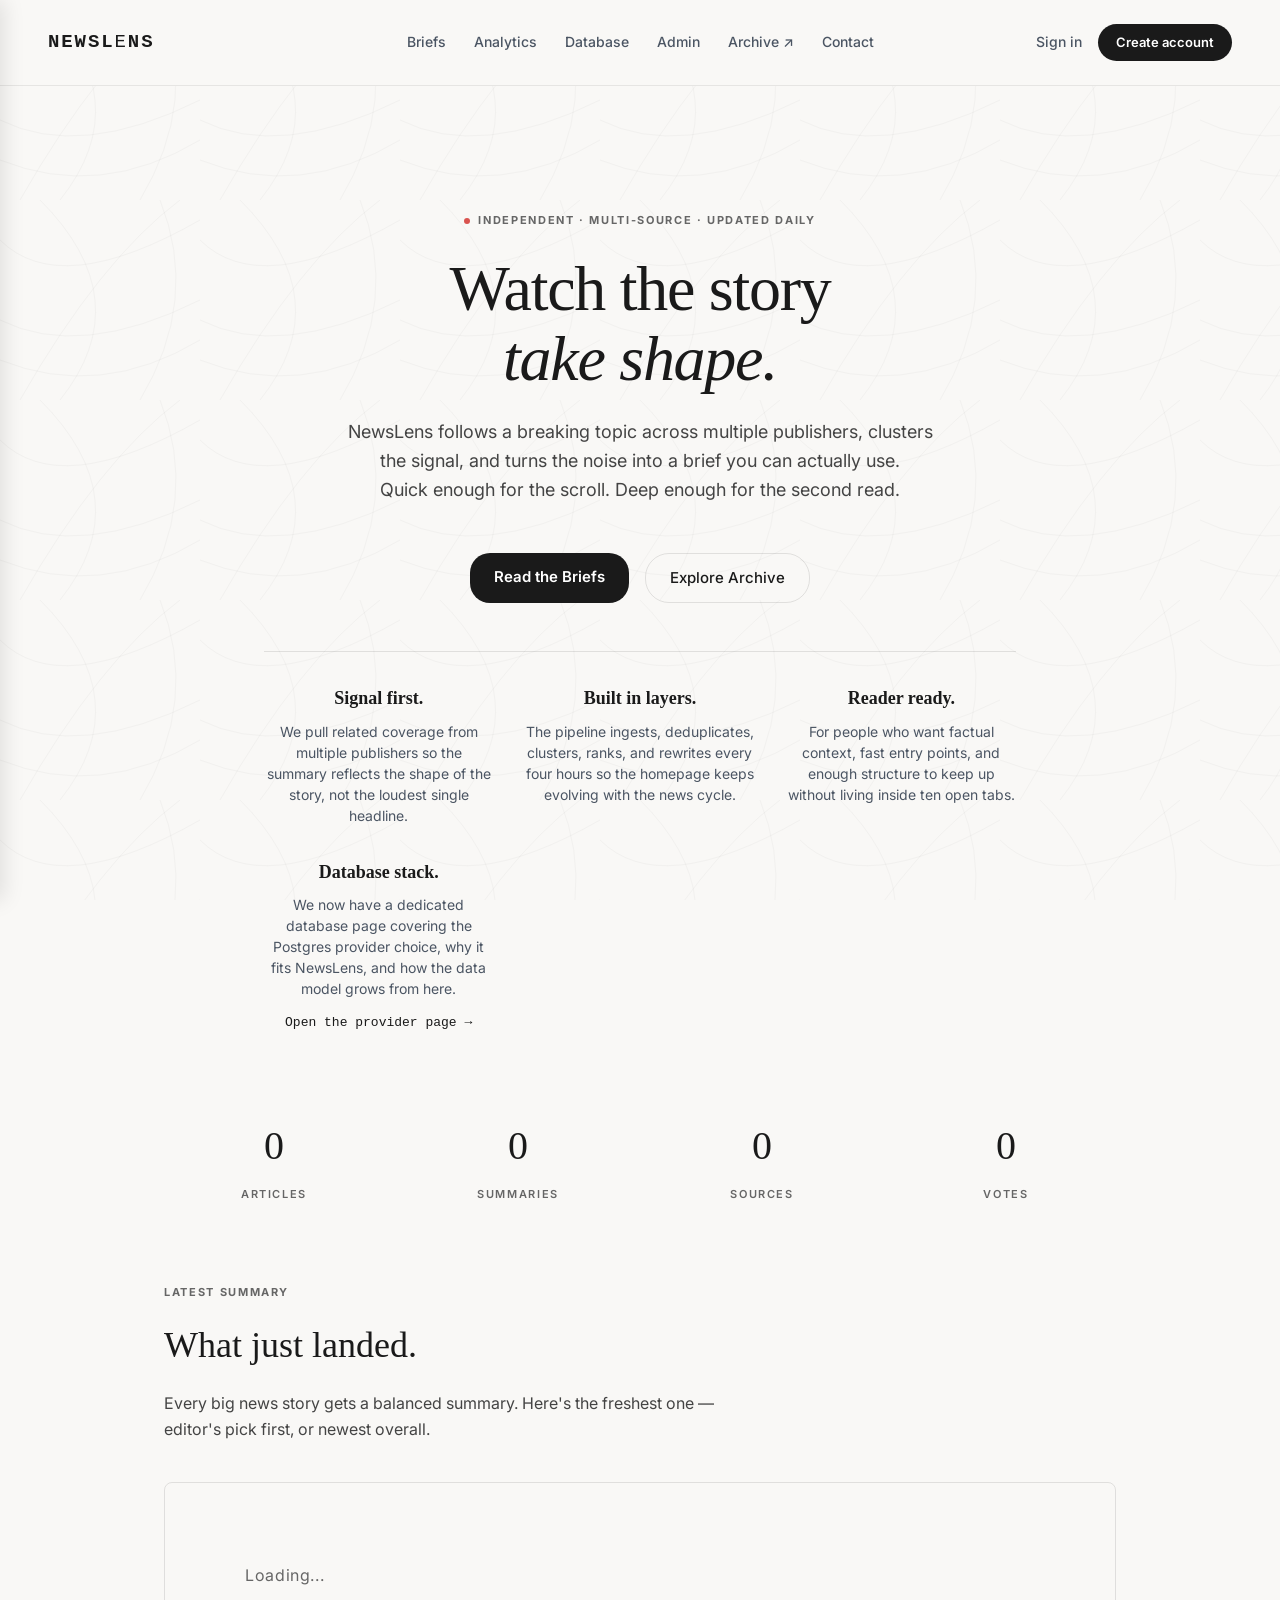
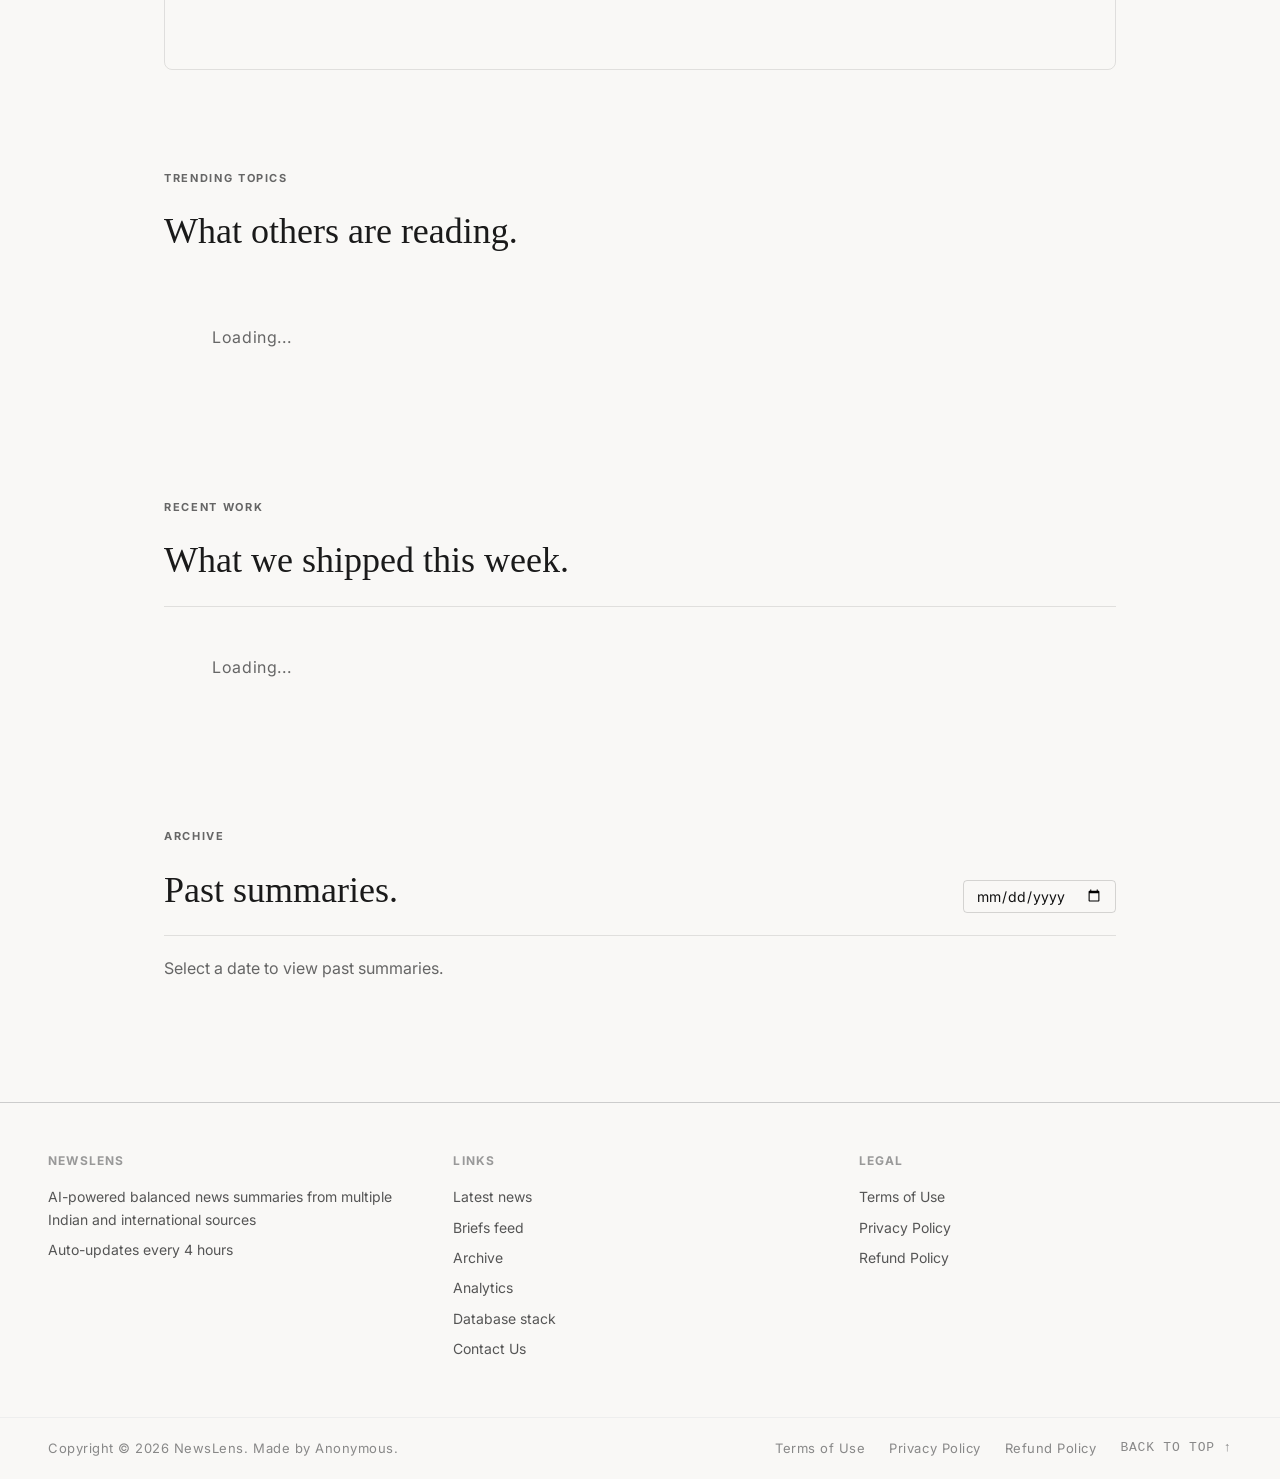
==== commit c6ab4f52: "Initial commit for deployment" ====
--- a/frontend/index.html
+++ b/frontend/index.html
@@ -548,8 +548,9 @@
         .ag-recent-authors { font-size: 13px; color: #666; }
         .ag-recent-arrow { color: #888; font-size: 18px; }
     </style>
+    <link rel="stylesheet" href="/theme.css">
 </head>
-<body>
+<body class="page-home">
  
 <div id="progressBar"></div>
  
@@ -560,6 +561,7 @@
     <div class="nav-links">
         <a href="/briefs">Briefs</a>
         <a href="/analytics">Analytics</a>
+        <a href="/database.html">Database</a>
         <a href="/overlord">Admin</a>
         <a href="#archive" onclick="document.getElementById('archive').scrollIntoView({behavior:'smooth'}); return false;">Archive ↗</a>
         <a href="/contact">Contact</a>
@@ -591,9 +593,14 @@
     <div class="nav-brand">Menu</div>
     <a href="/briefs">Briefs</a>
     <a href="/analytics">Analytics</a>
+    <a href="/database.html">Database</a>
     <a href="/overlord">Admin</a>
     <a href="#archive" onclick="document.getElementById('archive').scrollIntoView({behavior:'smooth'}); toggleMobileMenu(); return false;">Archive</a>
     <a href="/contact">Contact</a>
+    <div class="mobile-auth" id="mobileAuthGroup">
+        <a href="#" class="mobile-cta" onclick="startGoogleLogin(); toggleMobileMenu(); return false;">Sign in</a>
+        <a href="#" class="mobile-cta mobile-cta-primary" onclick="startGoogleLogin(); toggleMobileMenu(); return false;">Create account</a>
+    </div>
 </div>
 
 <div class="ticker" id="ticker" style="display:none;">
@@ -606,25 +613,30 @@
 </div>
  
 <div class="ag-hero">
-    <div class="ag-hero-badge"><span class="ag-dot"></span> AI-POWERED &middot; MULTI-SOURCE &middot; EST. 2026</div>
-    <h1 class="ag-hero-title">Read the news<br><em>differently.</em></h1>
-    <p class="ag-hero-subtitle">Balanced summaries from real articles &mdash; explained at <em>your</em> level.<br>Quick highlights if you want. Deep dives if you don't.</p>
+    <div class="ag-hero-badge"><span class="ag-dot"></span> INDEPENDENT &middot; MULTI-SOURCE &middot; UPDATED DAILY</div>
+    <h1 class="ag-hero-title">Watch the story<br><em>take shape.</em></h1>
+    <p class="ag-hero-subtitle">NewsLens follows a breaking topic across multiple publishers, clusters the signal, and turns the noise into a brief you can actually use.<br>Quick enough for the scroll. Deep enough for the second read.</p>
     <div style="margin-top: 32px; display: flex; justify-content: center; gap: 16px;">
         <a href="/briefs" class="btn-create-account" style="padding: 12px 24px; font-size: 15px;">Read the Briefs</a>
         <a href="#archive" onclick="document.getElementById('archive').scrollIntoView({behavior:'smooth'}); return false;" class="btn-signin" style="border: 1px solid rgba(0,0,0,0.1); padding: 12px 24px; border-radius: 24px; font-size: 15px; display: flex; align-items: center; justify-content: center; color: #1a1a1a;">Explore Archive</a>
     </div>
     <div class="ag-info-grid" style="margin-top: 48px; display: grid; grid-template-columns: repeat(auto-fit, minmax(200px, 1fr)); gap: 32px; border-top: 1px solid rgba(0,0,0,0.1); padding-top: 32px;">
         <div>
-            <h3 style="font-family: 'Times New Roman', serif; font-size: 18px; margin-bottom: 8px;">What it is.</h3>
-            <p style="font-size: 14px; color: #4b5563; line-height: 1.5;">NewsLens is an AI-powered news aggregator that pulls from top publishers to create unbiased, balanced summaries of the world's most important events.</p>
+            <h3 style="font-family: 'Times New Roman', serif; font-size: 18px; margin-bottom: 8px;">Signal first.</h3>
+            <p style="font-size: 14px; color: #4b5563; line-height: 1.5;">We pull related coverage from multiple publishers so the summary reflects the shape of the story, not the loudest single headline.</p>
         </div>
         <div>
-            <h3 style="font-family: 'Times New Roman', serif; font-size: 18px; margin-bottom: 8px;">How it works.</h3>
-            <p style="font-size: 14px; color: #4b5563; line-height: 1.5;">Our backend scrapes articles every 4 hours, clusters them by topic, and uses LLMs to extract key facts without editorial spin.</p>
+            <h3 style="font-family: 'Times New Roman', serif; font-size: 18px; margin-bottom: 8px;">Built in layers.</h3>
+            <p style="font-size: 14px; color: #4b5563; line-height: 1.5;">The pipeline ingests, deduplicates, clusters, ranks, and rewrites every four hours so the homepage keeps evolving with the news cycle.</p>
         </div>
         <div>
-            <h3 style="font-family: 'Times New Roman', serif; font-size: 18px; margin-bottom: 8px;">Who it's for.</h3>
-            <p style="font-size: 14px; color: #4b5563; line-height: 1.5;">For readers who value their time and want factual, multi-perspective overviews of current events without the noise.</p>
+            <h3 style="font-family: 'Times New Roman', serif; font-size: 18px; margin-bottom: 8px;">Reader ready.</h3>
+            <p style="font-size: 14px; color: #4b5563; line-height: 1.5;">For people who want factual context, fast entry points, and enough structure to keep up without living inside ten open tabs.</p>
+        </div>
+        <div>
+            <h3 style="font-family: 'Times New Roman', serif; font-size: 18px; margin-bottom: 8px;">Database stack.</h3>
+            <p style="font-size: 14px; color: #4b5563; line-height: 1.5;">We now have a dedicated database page covering the Postgres provider choice, why it fits NewsLens, and how the data model grows from here.</p>
+            <a href="/database.html" class="ag-link-arrow" style="margin-top: 14px;">Open the provider page &rarr;</a>
         </div>
     </div>
 </div>
@@ -689,6 +701,7 @@
         <a href="/briefs">Briefs feed</a>
         <a href="#archive" onclick="document.getElementById('archive').scrollIntoView({behavior:'smooth'});return false;">Archive</a>
         <a href="/analytics">Analytics</a>
+        <a href="/database.html">Database stack</a>
         <a href="/contact">Contact Us</a>
     </div>
     <div class="footer-col">
@@ -784,10 +797,14 @@
             currentUser = data.user || null;
             
             const authBtn = document.getElementById('authBtn');
+            const createAccBtn = document.getElementById('createAccBtn');
             const userProfile = document.getElementById('userProfile');
+            const mobileAuthGroup = document.getElementById('mobileAuthGroup');
             
             if (currentUser) {
                 if(authBtn) authBtn.style.display = 'none';
+                if(createAccBtn) createAccBtn.style.display = 'none';
+                if(mobileAuthGroup) mobileAuthGroup.style.display = 'none';
                 
                 if(userProfile) {
                     userProfile.style.display = 'flex';
@@ -797,6 +814,8 @@
                 }
             } else {
                 if(authBtn) authBtn.style.display = 'block';
+                if(createAccBtn) createAccBtn.style.display = 'inline-block';
+                if(mobileAuthGroup) mobileAuthGroup.style.display = 'flex';
                 if(userProfile) userProfile.style.display = 'none';
             }
         } catch (e) {}
@@ -1180,4 +1199,4 @@
 </script>
 <script src="https://accounts.google.com/gsi/client" async defer></script>
 </body>
-</html>+</html>
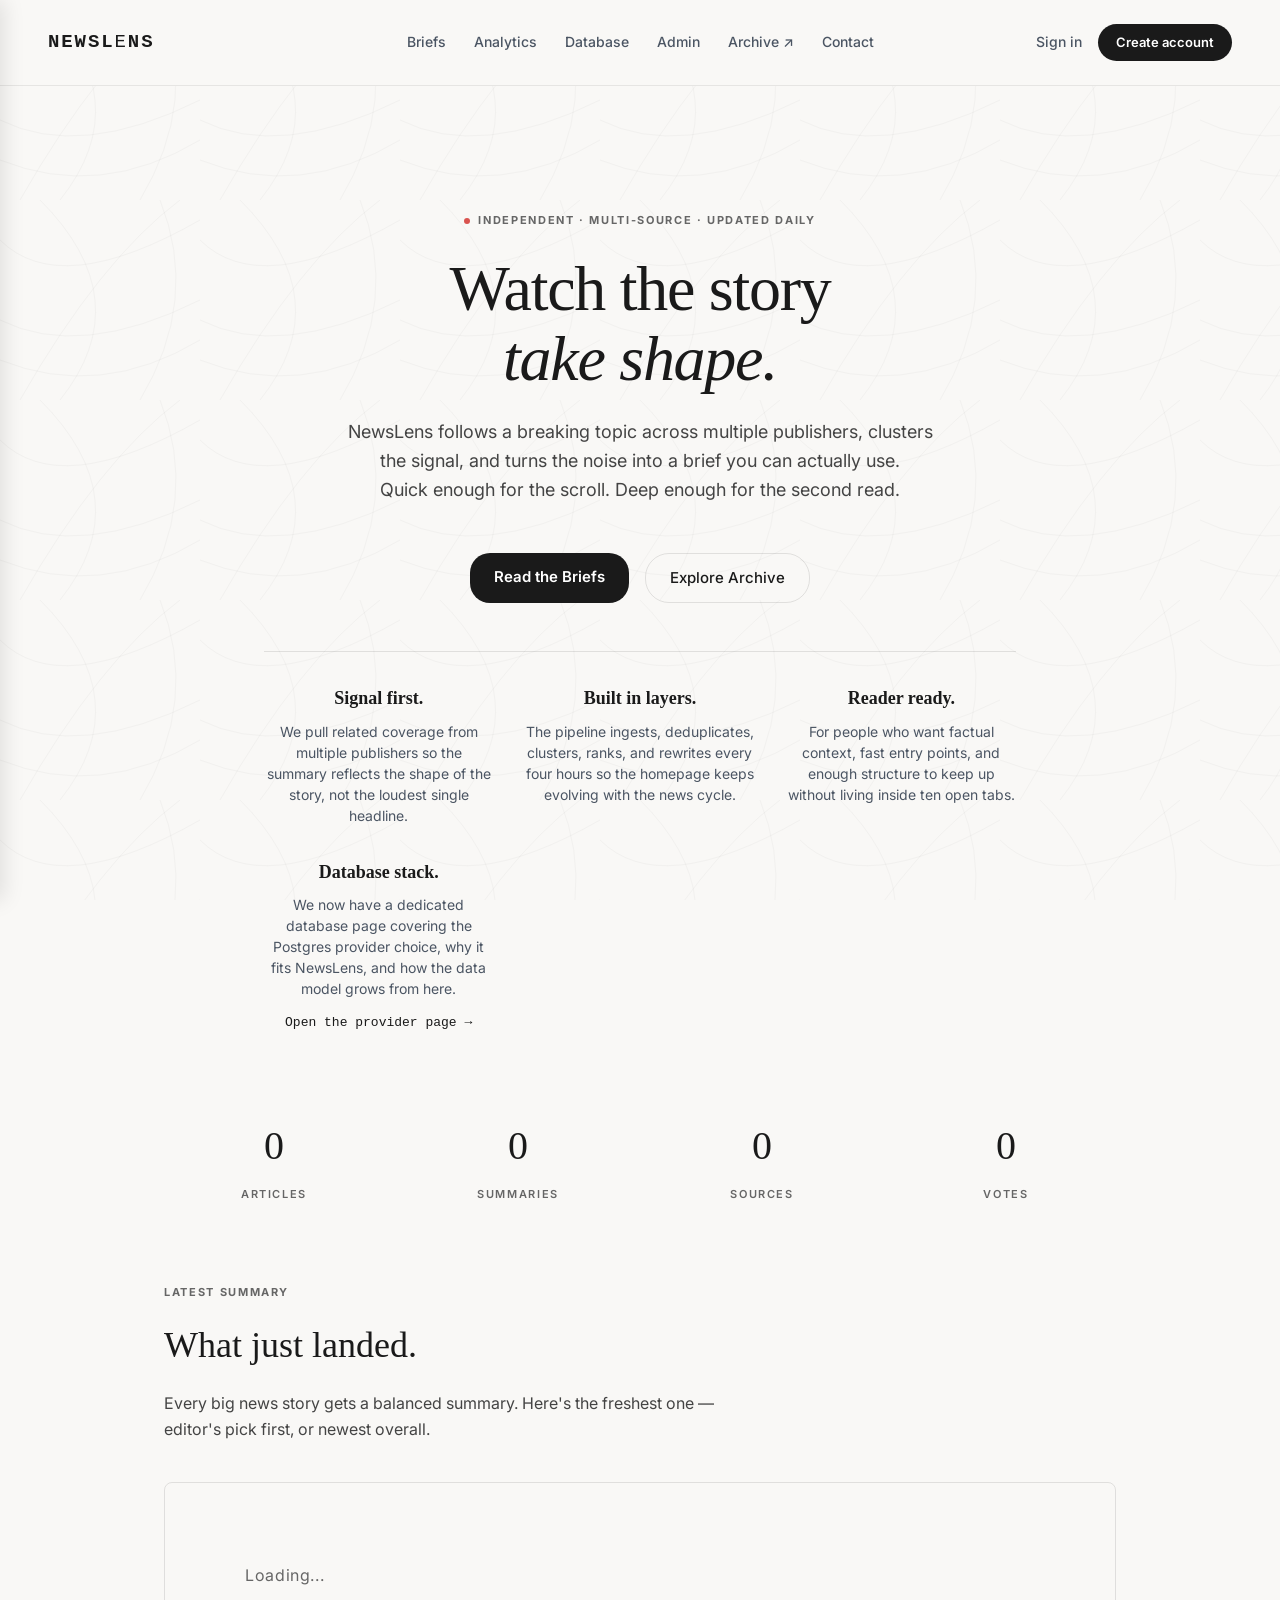
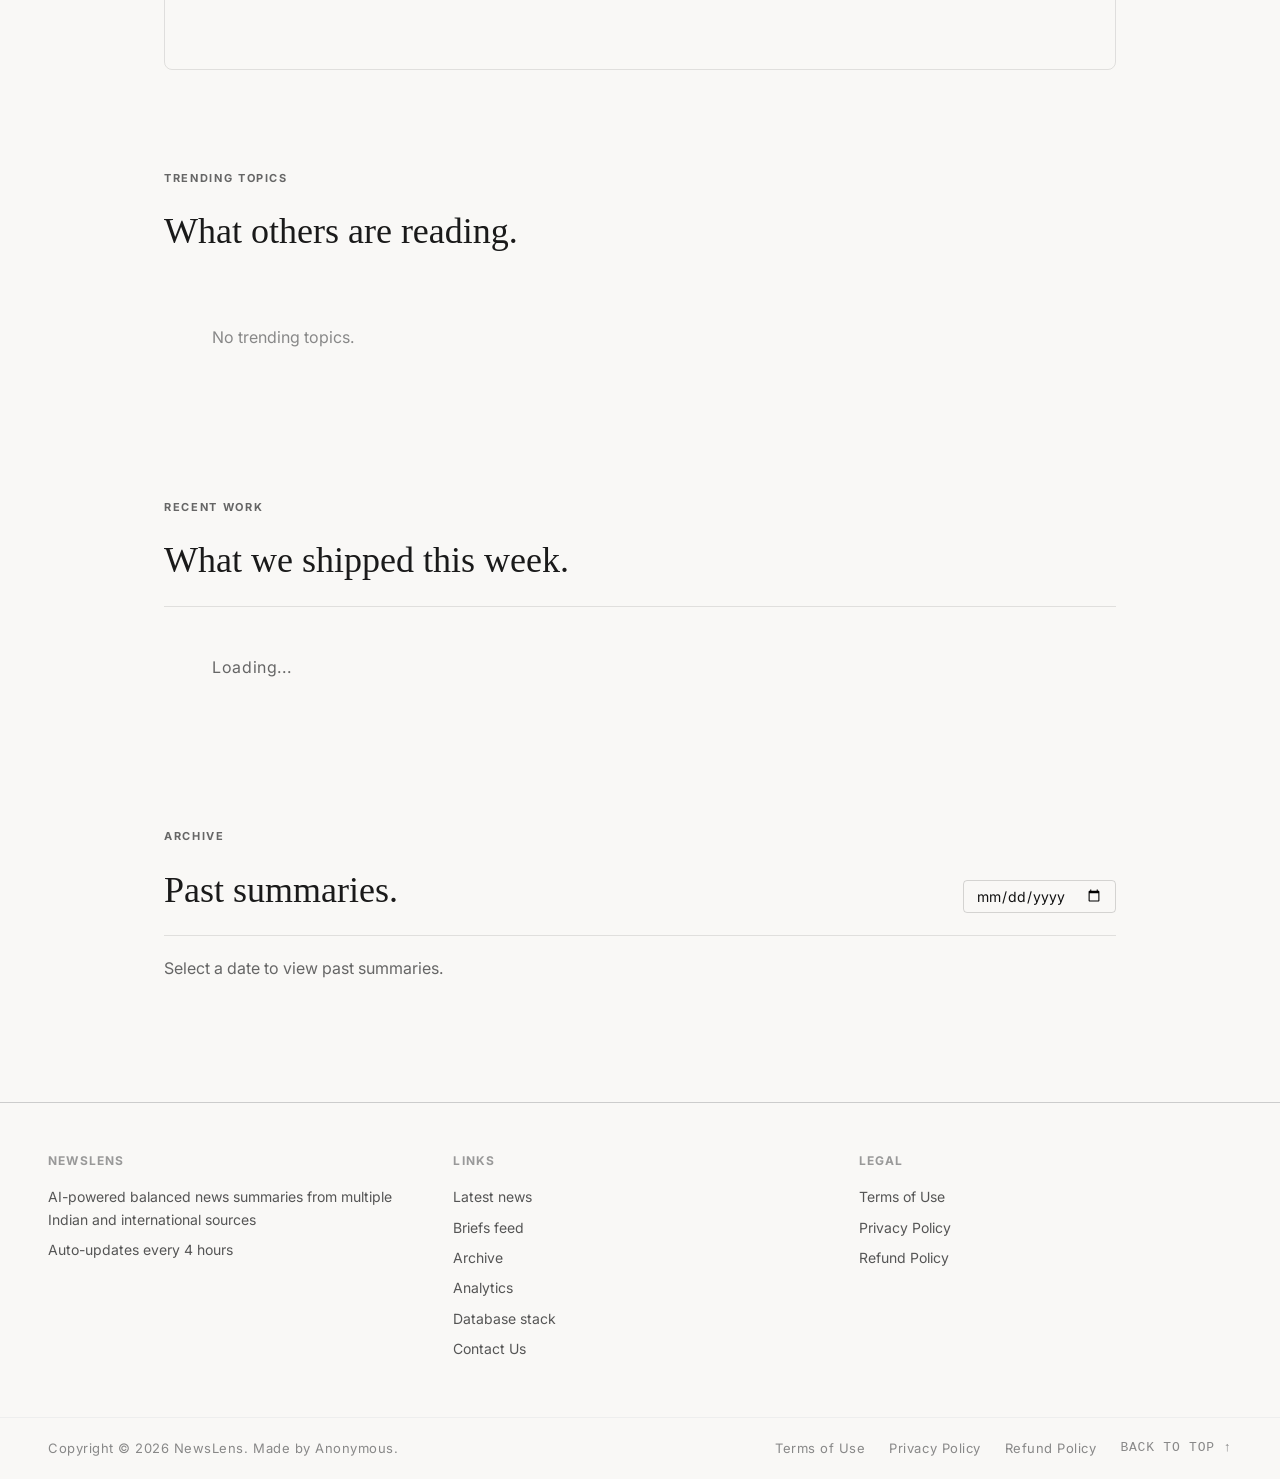
==== commit eb07efe4: "Update theme background + deploy performance" ====
--- a/frontend/index.html
+++ b/frontend/index.html
@@ -1030,34 +1030,31 @@
 
     async function loadTrending() {
         let latestNews = [];
+        let trendingData = [];
+
+        // One call for both lists (faster on free-tier cold starts).
         try {
-            const recentRes = await fetch(apiUrl('/api/latest-news'));
-            if (recentRes.ok) {
-                latestNews = await recentRes.json();
-                if (latestNews.length > 0) {
-                    renderFeaturedCard(latestNews[0]); // The very newest summary
-                    renderRecentList(latestNews.slice(1, 6)); // Next 5 are recent
-                }
+            const res = await fetch(apiUrl('/api/home-feed'), { credentials: 'same-origin' });
+            if (res.ok) {
+                const payload = await res.json();
+                latestNews = Array.isArray(payload.latest) ? payload.latest : [];
+                trendingData = Array.isArray(payload.trending) ? payload.trending : [];
             } else {
-                console.error("Failed to load recent news:", recentRes.status);
+                console.error("Failed to load home feed:", res.status);
             }
         } catch (e) {
-            console.error("Error fetching recent news:", e);
-        }
-
-        try {
-            const trendRes = await fetch(apiUrl('/api/trending'));
-            if (trendRes.ok) {
-                const trendData = await trendRes.json();
-                // Filter out the featured item if it happens to be trending
-                const filteredTrending = trendData.filter(item => !latestNews[0] || item.id !== latestNews[0].id);
-                renderTrendingGrid(filteredTrending.slice(0, 6)); 
-            } else {
-                console.error("Failed to load trending data:", trendRes.status);
-            }
-        } catch (e) {
-            console.error("Error fetching trending data:", e);
-        }
+            console.error("Error fetching home feed:", e);
+        }
+
+        if (latestNews.length > 0) {
+            renderFeaturedCard(latestNews[0]); // newest summary
+            renderRecentList(latestNews.slice(1, 6)); // next 5
+        }
+
+        // Filter out the featured item if it happens to be trending.
+        const filteredTrending = (trendingData.length ? trendingData : latestNews)
+            .filter(item => !latestNews[0] || item.id !== latestNews[0].id);
+        renderTrendingGrid(filteredTrending.slice(0, 6));
     }
 
     async function loadArchive(date) {
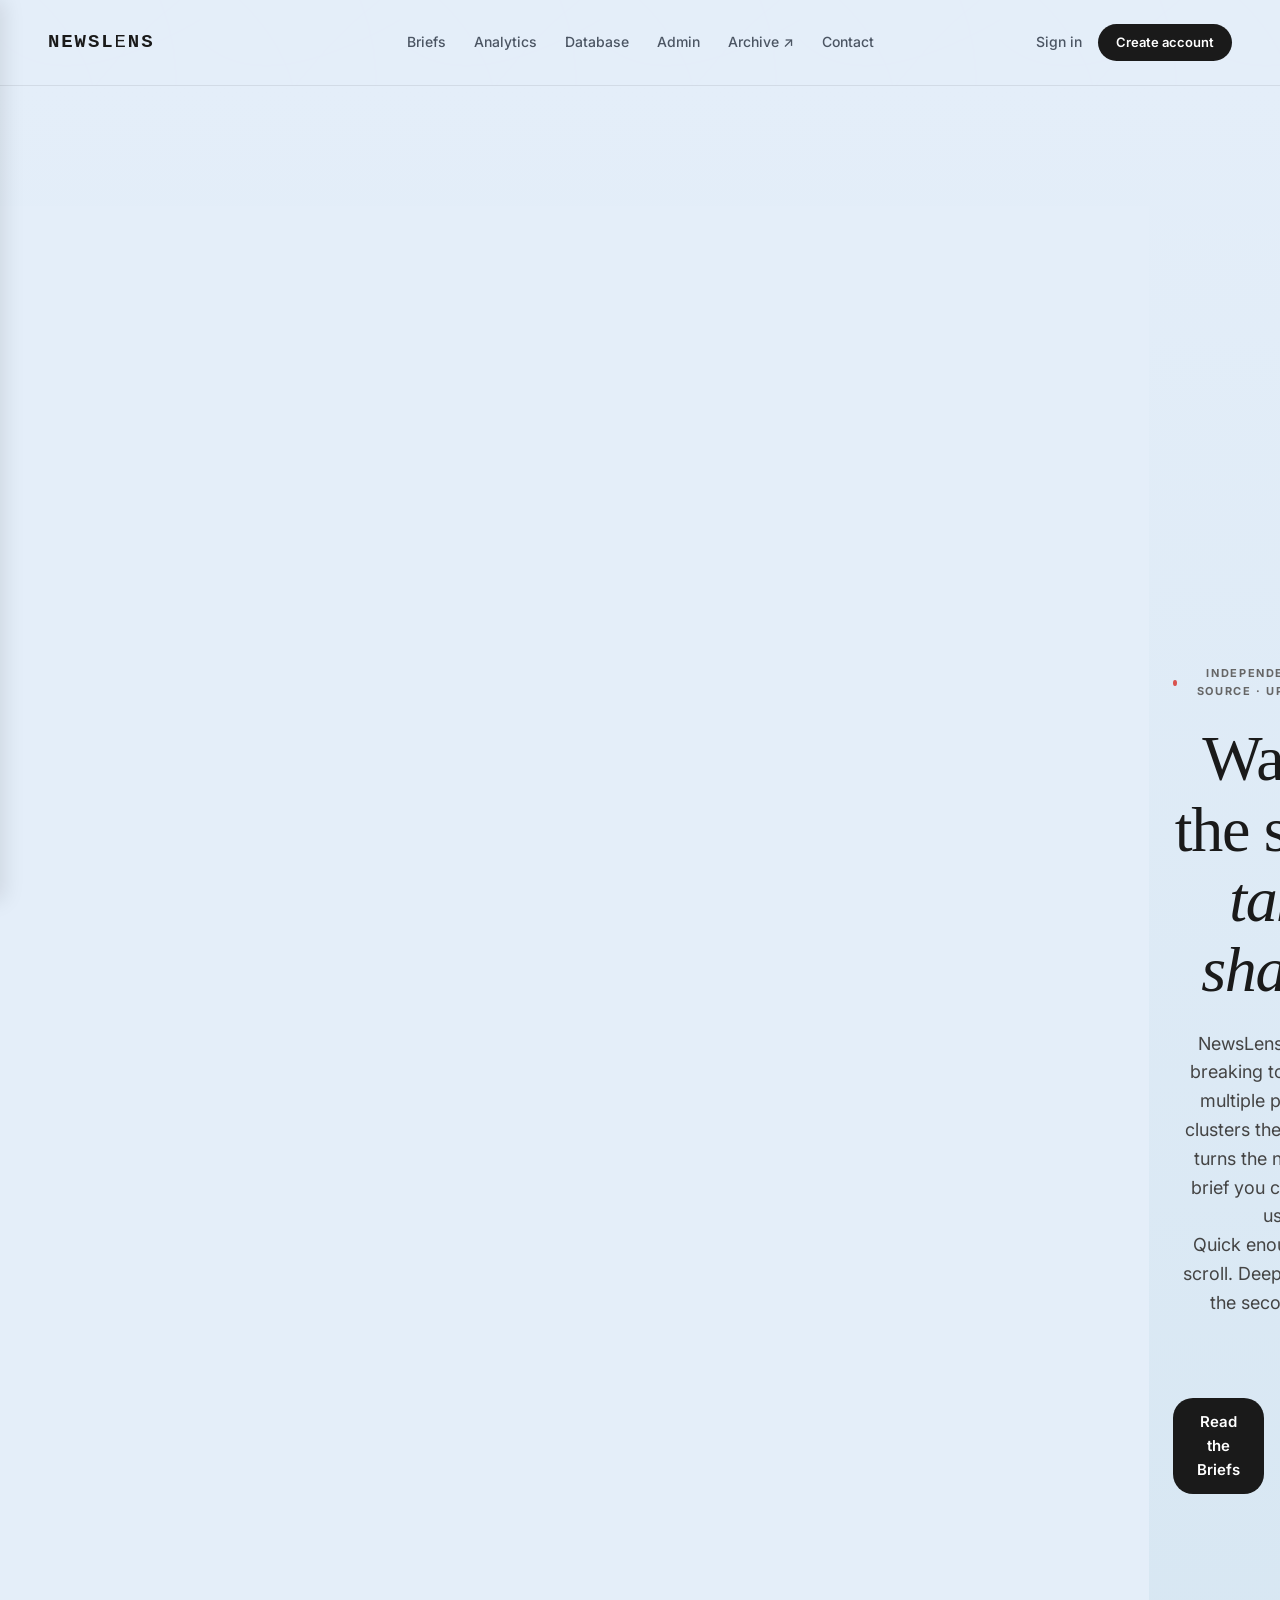
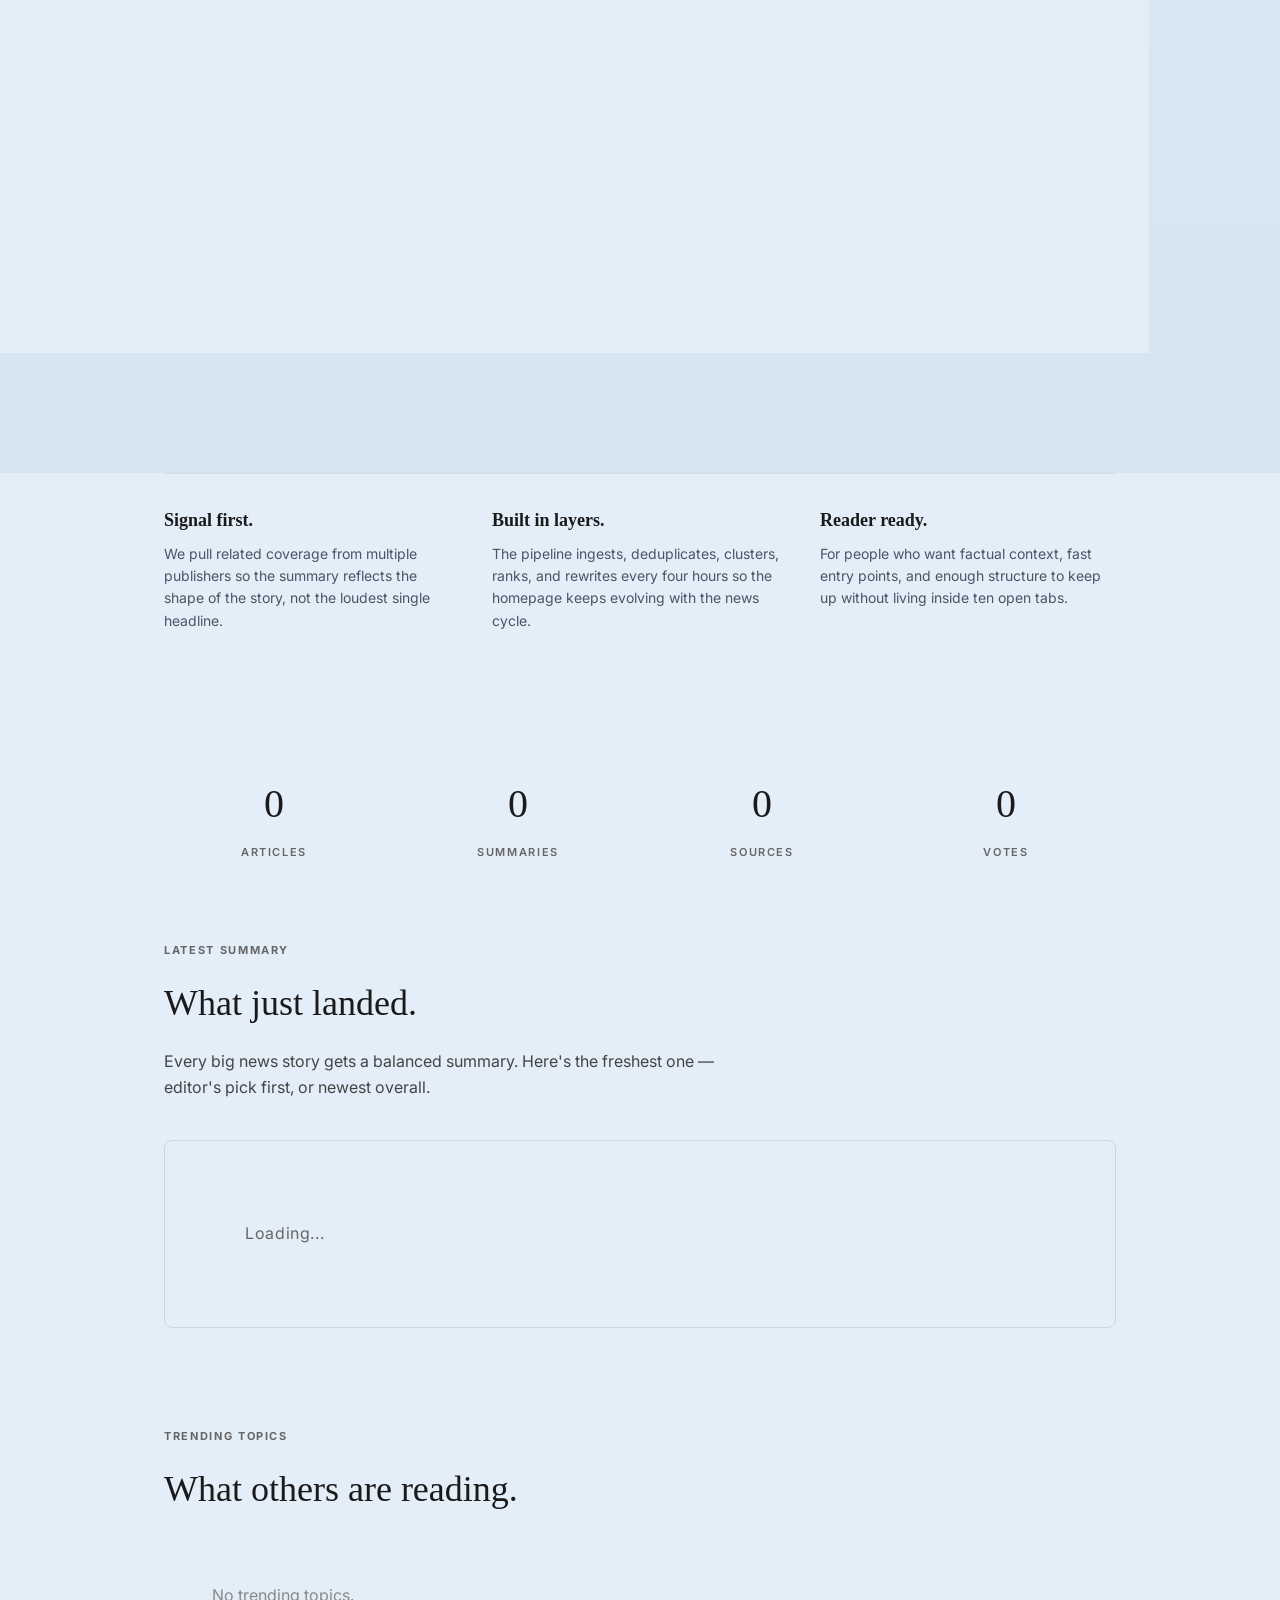
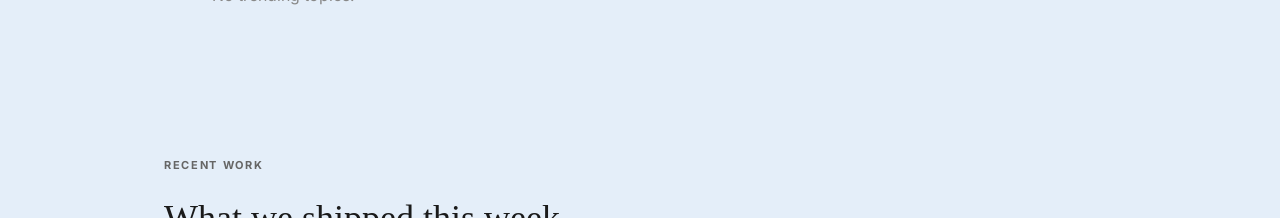
==== commit 69bd79be: "Your descriptive message" ====
--- a/frontend/index.html
+++ b/frontend/index.html
@@ -8,7 +8,7 @@
         @import url('https://fonts.googleapis.com/css2?family=Inter:wght@400;500;600;700;800&display=swap');
         * { margin: 0; padding: 0; box-sizing: border-box; }
         body { 
-            font-family: 'Inter', sans-serif; background-color: #f9f8f6; color: #1a1a1a; font-size: 16px; line-height: 1.6; 
+            font-family: 'Inter', sans-serif; background-color: #E4EEF9; color: #1a1a1a; font-size: 16px; line-height: 1.6; 
             background-image: url("data:image/svg+xml,%3Csvg xmlns='http://www.w3.org/2000/svg' width='200' height='200' viewBox='0 0 100 100'%3E%3Cg stroke='rgba(0,0,0,0.04)' stroke-width='0.4' fill='none'%3E%3Cpath d='M0 20 Q 30 50, 100 10' /%3E%3Cpath d='M10 100 Q 50 30, 90 0' /%3E%3Cpath d='M0 60 Q 40 80, 100 50' /%3E%3Cpath d='M20 0 Q 70 50, 30 100' /%3E%3Cpath d='M0 80 Q 50 100, 100 70' /%3E%3Cpath d='M80 0 Q 100 50, 70 100' /%3E%3C/g%3E%3C/svg%3E");
             background-attachment: fixed;
             animation: bgDrift 60s linear infinite;
@@ -26,7 +26,7 @@
  
         .nav {
             position: sticky; top: 0;
-            background: #f9f8f6;
+            background: rgba(228, 238, 249, 0.95);
             display: flex; justify-content: space-between; align-items: center;
             padding: 24px 48px;
             border-bottom: 1px solid rgba(0,0,0,0.08);
@@ -428,7 +428,27 @@
         .terms-close:hover { color: #111; transform: rotate(90deg); }
         /* AG Hero */
         .ag-hero {
-            max-width: 800px; margin: 0 auto; padding: 120px 24px 80px; text-align: center;
+            position: relative;
+            width: 100%;
+            min-height: 85vh;
+            display: flex;
+            align-items: center;
+            justify-content: center;
+            padding: 120px 24px 120px;
+            text-align: center;
+            overflow: hidden;
+            background: linear-gradient(180deg, #E4EEF9 0%, #D4E5F1 100%);
+        }
+        .ag-hero-inner {
+            position: relative;
+            z-index: 1;
+            max-width: 980px;
+            width: 100%;
+            margin: 0 auto;
+            padding: 0 24px;
+            display: flex;
+            flex-direction: column;
+            align-items: center;
         }
         .ag-hero-badge {
             display: inline-flex; align-items: center; gap: 8px; font-size: 11px;
@@ -613,30 +633,31 @@
 </div>
  
 <div class="ag-hero">
-    <div class="ag-hero-badge"><span class="ag-dot"></span> INDEPENDENT &middot; MULTI-SOURCE &middot; UPDATED DAILY</div>
-    <h1 class="ag-hero-title">Watch the story<br><em>take shape.</em></h1>
-    <p class="ag-hero-subtitle">NewsLens follows a breaking topic across multiple publishers, clusters the signal, and turns the noise into a brief you can actually use.<br>Quick enough for the scroll. Deep enough for the second read.</p>
-    <div style="margin-top: 32px; display: flex; justify-content: center; gap: 16px;">
-        <a href="/briefs" class="btn-create-account" style="padding: 12px 24px; font-size: 15px;">Read the Briefs</a>
-        <a href="#archive" onclick="document.getElementById('archive').scrollIntoView({behavior:'smooth'}); return false;" class="btn-signin" style="border: 1px solid rgba(0,0,0,0.1); padding: 12px 24px; border-radius: 24px; font-size: 15px; display: flex; align-items: center; justify-content: center; color: #1a1a1a;">Explore Archive</a>
-    </div>
-    <div class="ag-info-grid" style="margin-top: 48px; display: grid; grid-template-columns: repeat(auto-fit, minmax(200px, 1fr)); gap: 32px; border-top: 1px solid rgba(0,0,0,0.1); padding-top: 32px;">
+    <canvas id="agChaosCanvas"></canvas>
+    <div class="ag-hero-inner">
+        <div class="ag-hero-badge"><span class="ag-dot"></span> INDEPENDENT &middot; MULTI-SOURCE &middot; UPDATED DAILY</div>
+        <h1 class="ag-hero-title">Watch the story<br><em>take shape.</em></h1>
+        <p class="ag-hero-subtitle">NewsLens follows a breaking topic across multiple publishers, clusters the signal, and turns the noise into a brief you can actually use.<br>Quick enough for the scroll. Deep enough for the second read.</p>
+        <div style="margin-top: 32px; display: flex; justify-content: center; gap: 16px;">
+            <a href="/briefs" class="btn-create-account" style="padding: 12px 24px; font-size: 15px;">Read the Briefs</a>
+            <a href="#archive" onclick="document.getElementById('archive').scrollIntoView({behavior:'smooth'}); return false;" class="btn-signin" style="border: 1px solid rgba(0,0,0,0.1); padding: 12px 24px; border-radius: 24px; font-size: 15px; display: flex; align-items: center; justify-content: center; color: #1a1a1a;">Explore Archive</a>
+        </div>
+    </div>
+</div>
+
+<div class="ag-section ag-hero-summary">
+    <div class="ag-info-grid" style="margin: 0 auto; max-width: 1200px; display: grid; grid-template-columns: repeat(auto-fit, minmax(240px, 1fr)); gap: 32px; border-top: 1px solid rgba(0,0,0,0.08); padding-top: 32px; padding-bottom: 40px;">
         <div>
             <h3 style="font-family: 'Times New Roman', serif; font-size: 18px; margin-bottom: 8px;">Signal first.</h3>
-            <p style="font-size: 14px; color: #4b5563; line-height: 1.5;">We pull related coverage from multiple publishers so the summary reflects the shape of the story, not the loudest single headline.</p>
+            <p style="font-size: 14px; color: #4b5563; line-height: 1.6;">We pull related coverage from multiple publishers so the summary reflects the shape of the story, not the loudest single headline.</p>
         </div>
         <div>
             <h3 style="font-family: 'Times New Roman', serif; font-size: 18px; margin-bottom: 8px;">Built in layers.</h3>
-            <p style="font-size: 14px; color: #4b5563; line-height: 1.5;">The pipeline ingests, deduplicates, clusters, ranks, and rewrites every four hours so the homepage keeps evolving with the news cycle.</p>
+            <p style="font-size: 14px; color: #4b5563; line-height: 1.6;">The pipeline ingests, deduplicates, clusters, ranks, and rewrites every four hours so the homepage keeps evolving with the news cycle.</p>
         </div>
         <div>
             <h3 style="font-family: 'Times New Roman', serif; font-size: 18px; margin-bottom: 8px;">Reader ready.</h3>
-            <p style="font-size: 14px; color: #4b5563; line-height: 1.5;">For people who want factual context, fast entry points, and enough structure to keep up without living inside ten open tabs.</p>
-        </div>
-        <div>
-            <h3 style="font-family: 'Times New Roman', serif; font-size: 18px; margin-bottom: 8px;">Database stack.</h3>
-            <p style="font-size: 14px; color: #4b5563; line-height: 1.5;">We now have a dedicated database page covering the Postgres provider choice, why it fits NewsLens, and how the data model grows from here.</p>
-            <a href="/database.html" class="ag-link-arrow" style="margin-top: 14px;">Open the provider page &rarr;</a>
+            <p style="font-size: 14px; color: #4b5563; line-height: 1.6;">For people who want factual context, fast entry points, and enough structure to keep up without living inside ten open tabs.</p>
         </div>
     </div>
 </div>
@@ -1187,12 +1208,125 @@
     checkStatus();
     loadPublicConfig();
     loadMe();
+    initChaosBackground();
     loadStats();
     loadTrending();
     setInterval(loadStats, 5 * 60 * 1000);
     setInterval(loadTrending, 5 * 60 * 1000);
     // Keep “next update” in sync with fixed 4-hour slots (server clock)
     setInterval(checkStatus, 60 * 1000);
+
+    function initChaosBackground() {
+        if (!document.body.classList.contains('page-home')) return;
+        const canvas = document.getElementById('agChaosCanvas');
+        if (!canvas || !canvas.getContext) return;
+        const ctx = canvas.getContext('2d', { alpha: false });
+        const container = canvas.parentElement;
+        let width = container.clientWidth;
+        let height = container.clientHeight;
+        let particles = [];
+
+        const PARTICLE_COUNT = 2200;
+        const BG_COLOR = '#E4EEF9';
+        const STROKE_COLOR = 'rgba(118, 118, 118, ';
+        const TRAIL_FADE = 0.0025;
+
+        canvas.style.pointerEvents = 'none';
+
+        const swirlCenters = [];
+
+        class Particle {
+            constructor() {
+                this.init();
+            }
+            init() {
+                this.x = Math.random() * width;
+                this.y = Math.random() * height;
+                this.px = this.x;
+                this.py = this.y;
+                this.vx = (Math.random() - 0.5) * 1.4;
+                this.vy = (Math.random() - 0.5) * 1.4;
+                this.accel = 0.04 + Math.random() * 0.08;
+                this.mag = Math.random() * 1.3 + 0.8;
+                this.life = Math.random() * 260 + 180;
+                this.accent = Math.random() < 0.05;
+                this.centerIndex = Math.floor(Math.random() * swirlCenters.length);
+                this.age = 0;
+            }
+            update() {
+                this.age++;
+                this.px = this.x;
+                this.py = this.y;
+                const center = swirlCenters[this.centerIndex] || swirlCenters[0] || { x: width / 2, y: height / 2 };
+                const dx = center.x - this.x;
+                const dy = center.y - this.y;
+                const distance = Math.sqrt(dx * dx + dy * dy) + 0.001;
+                const normX = dx / distance;
+                const normY = dy / distance;
+                const swirl = (Math.sin(this.age * 0.02) + Math.cos(this.age * 0.018)) * 0.18;
+                const perpX = -normY * swirl;
+                const perpY = normX * swirl;
+                this.vx += (normX * 0.03 + perpX) * this.accel;
+                this.vy += (normY * 0.03 + perpY) * this.accel;
+                const speed = Math.sqrt(this.vx * this.vx + this.vy * this.vy);
+                if (speed > this.mag) {
+                    this.vx = (this.vx / speed) * this.mag;
+                    this.vy = (this.vy / speed) * this.mag;
+                }
+                this.x += this.vx;
+                this.y += this.vy;
+                if (this.age > this.life || this.x < -220 || this.x > width + 220 || this.y < -220 || this.y > height + 220) {
+                    this.init();
+                }
+            }
+            draw() {
+                ctx.beginPath();
+                ctx.moveTo(this.px, this.py);
+                ctx.lineTo(this.x, this.y);
+                const opacity = Math.sin((this.age / this.life) * Math.PI) * 0.085;
+                ctx.lineWidth = this.accent ? 1.5 : 1.1;
+                if (this.accent) {
+                    ctx.strokeStyle = `rgba(140, 138, 132, ${Math.min(opacity * 0.95, 0.14)})`;
+                } else {
+                    ctx.strokeStyle = STROKE_COLOR + Math.min(opacity, 0.14) + ')';
+                }
+                ctx.stroke();
+            }
+        }
+
+        function resizeCanvas() {
+            width = container.clientWidth;
+            height = container.clientHeight;
+            canvas.width = width;
+            canvas.height = height;
+            canvas.style.width = width + 'px';
+            canvas.style.height = height + 'px';
+            swirlCenters.length = 0;
+            for (let i = 0; i < 3; i++) {
+                swirlCenters.push({
+                    x: width * (0.2 + i * 0.25 + (Math.random() - 0.5) * 0.12),
+                    y: height * (0.25 + Math.random() * 0.4)
+                });
+            }
+            particles = Array.from({ length: PARTICLE_COUNT }, () => new Particle());
+            ctx.fillStyle = BG_COLOR;
+            ctx.fillRect(0, 0, width, height);
+        }
+
+        function animateChaos() {
+            ctx.fillStyle = `rgba(251, 250, 245, ${TRAIL_FADE})`;
+            ctx.fillRect(0, 0, width, height);
+            for (let i = 0; i < particles.length; i++) {
+                particles[i].update();
+                particles[i].draw();
+            }
+            requestAnimationFrame(animateChaos);
+        }
+
+        window.addEventListener('resize', resizeCanvas);
+        resizeCanvas();
+        animateChaos();
+    }
 </script>
 <script src="https://accounts.google.com/gsi/client" async defer></script>
 </body>
